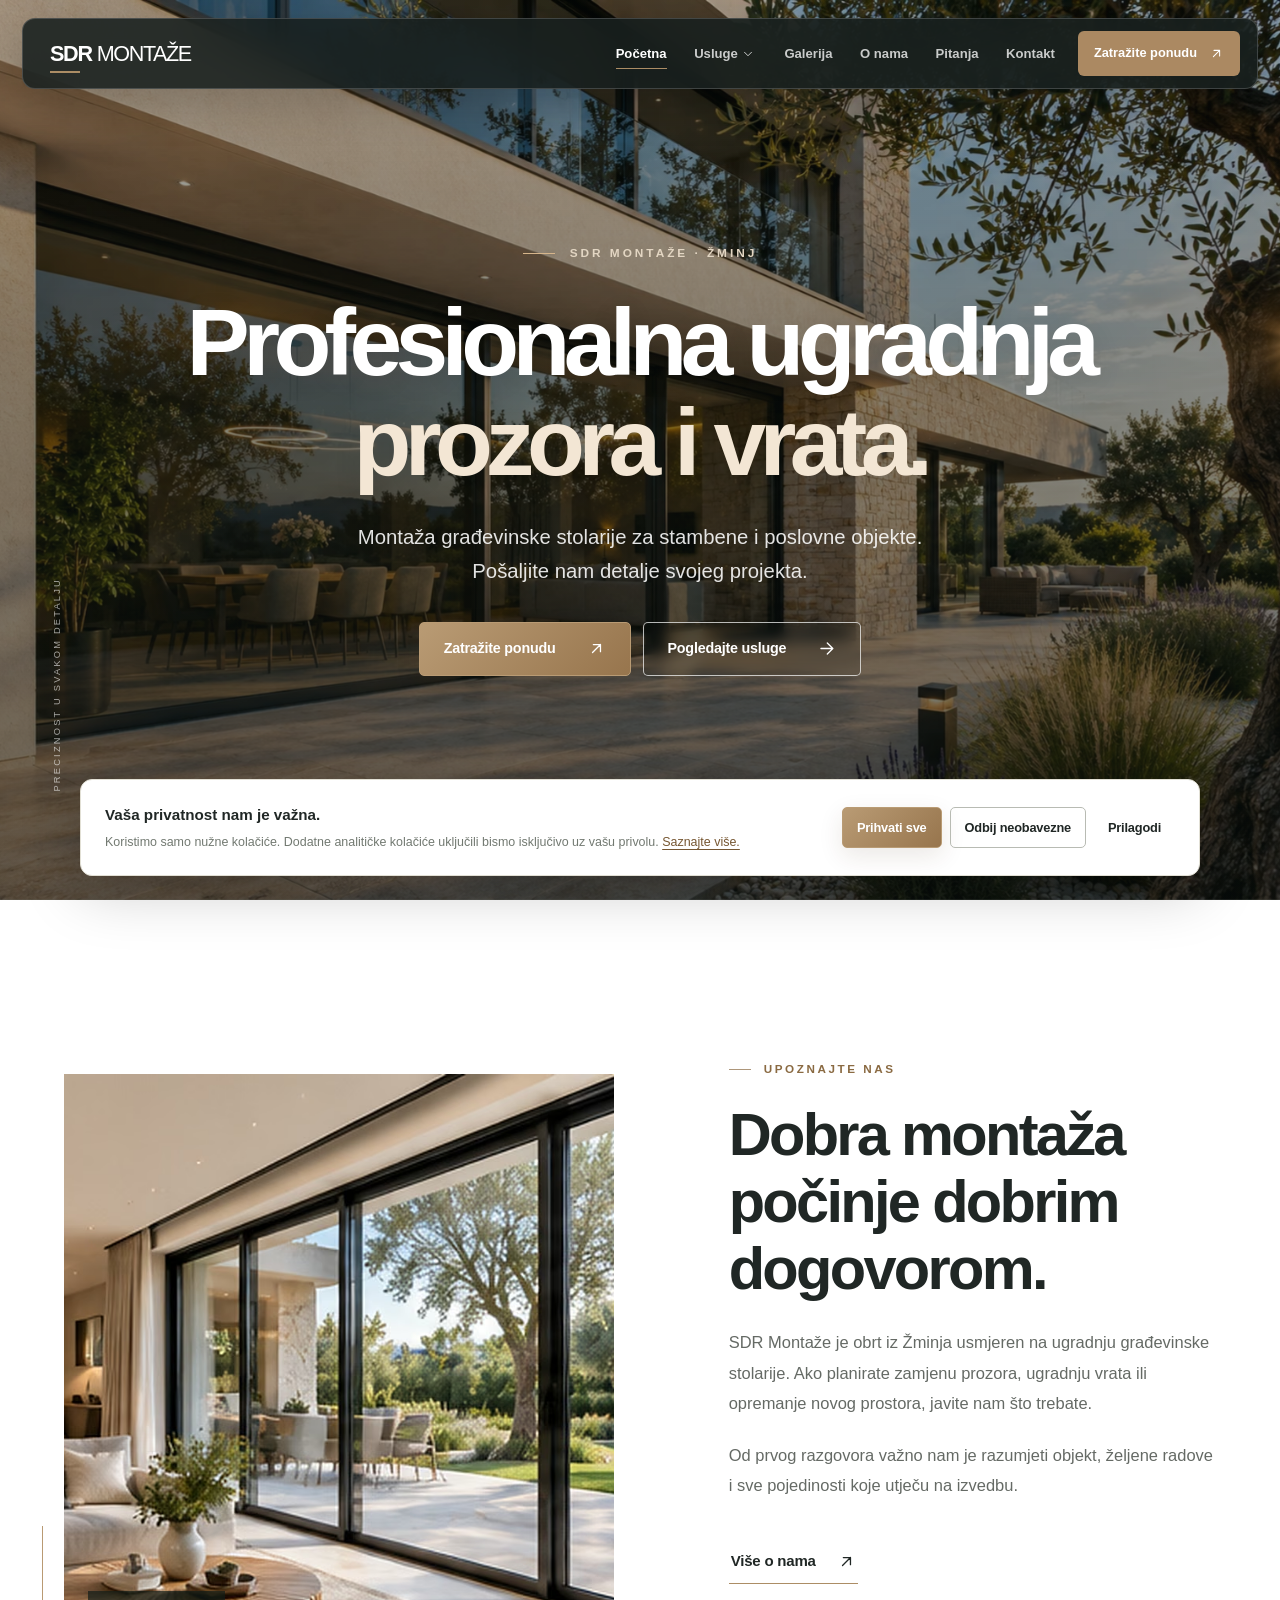
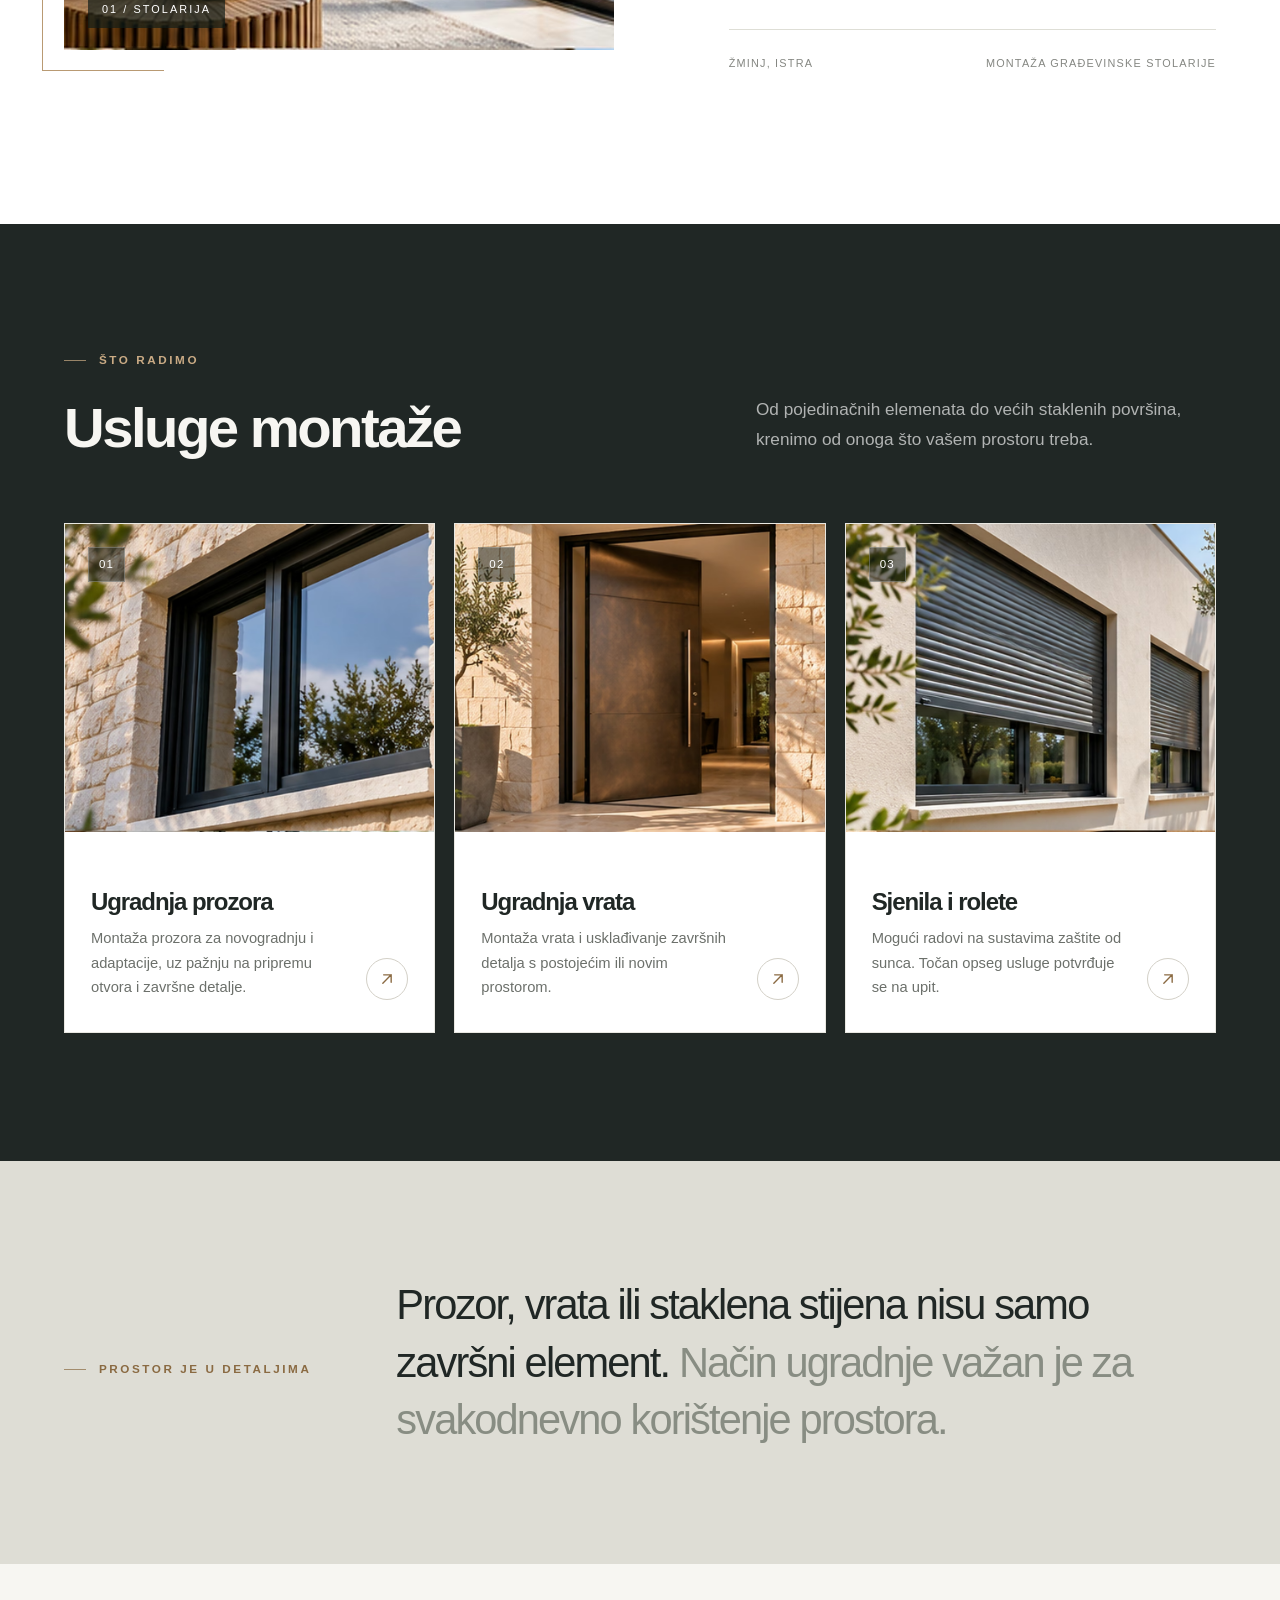
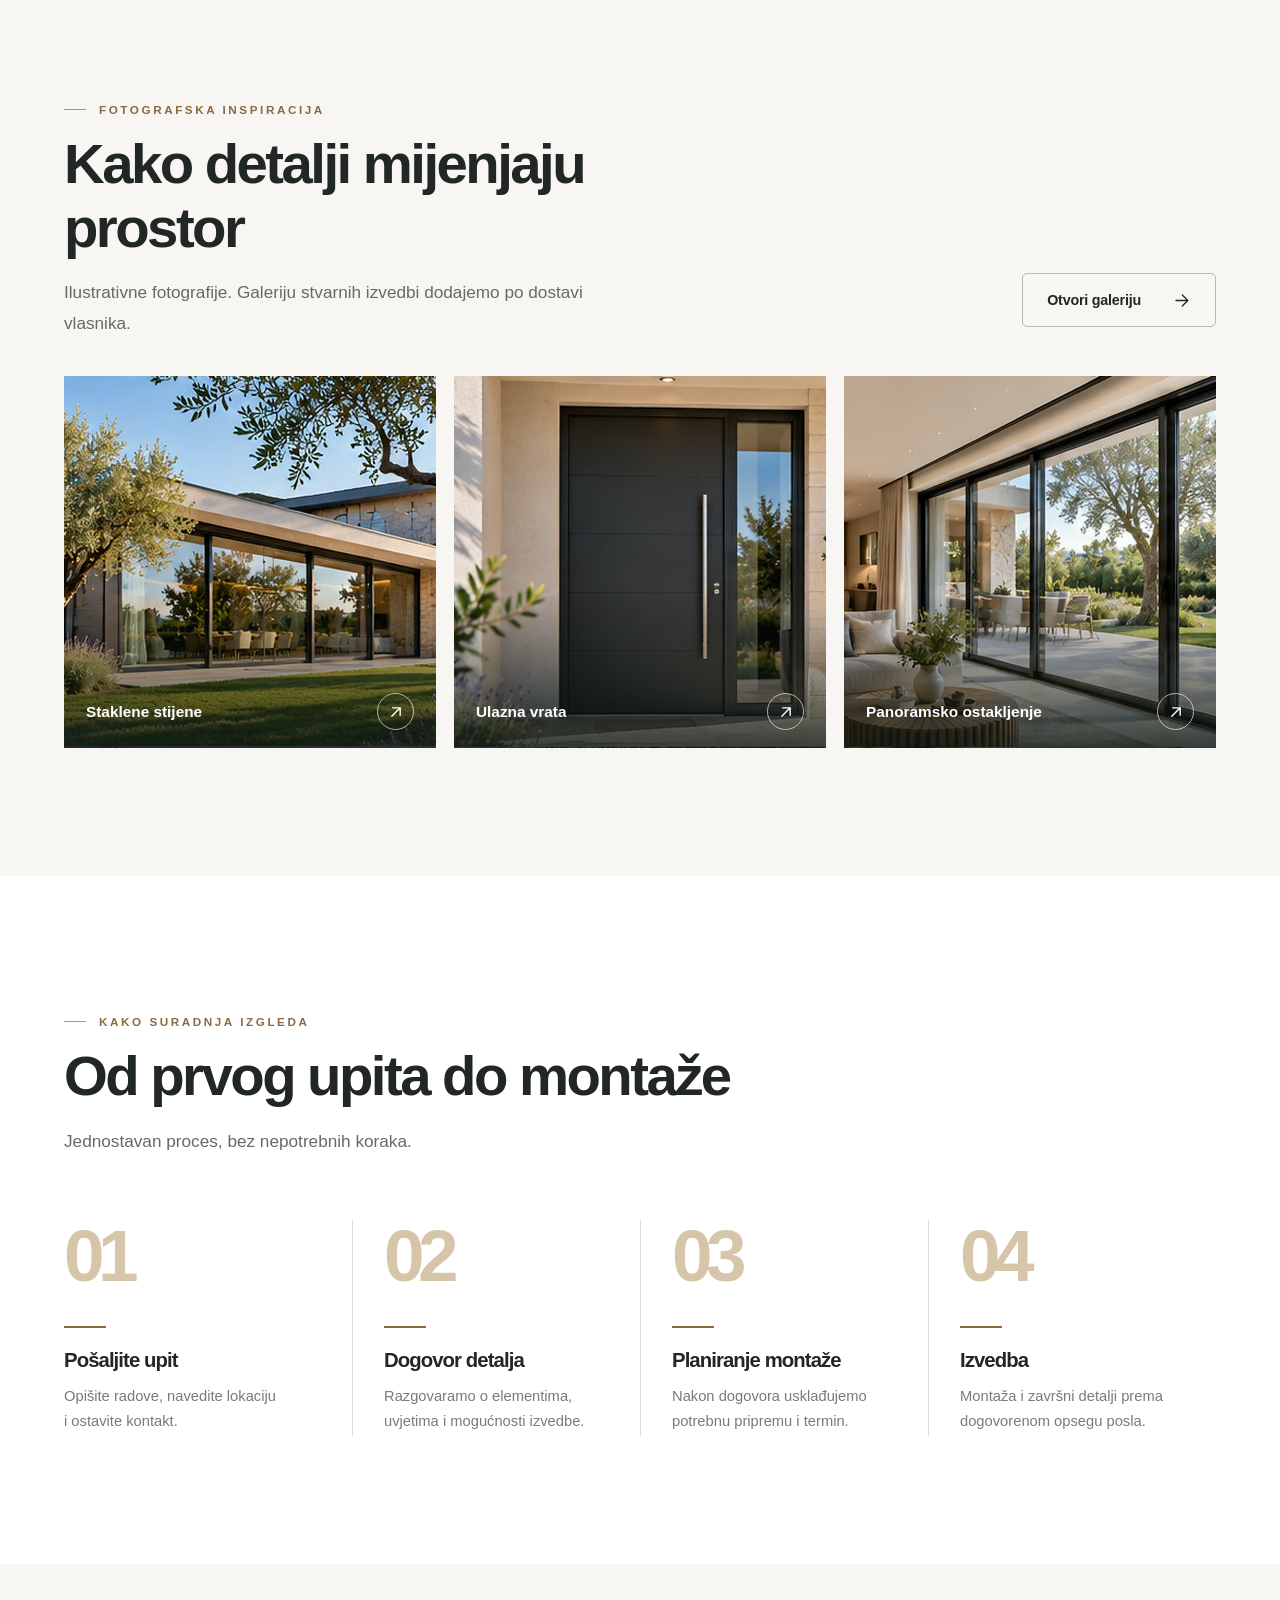
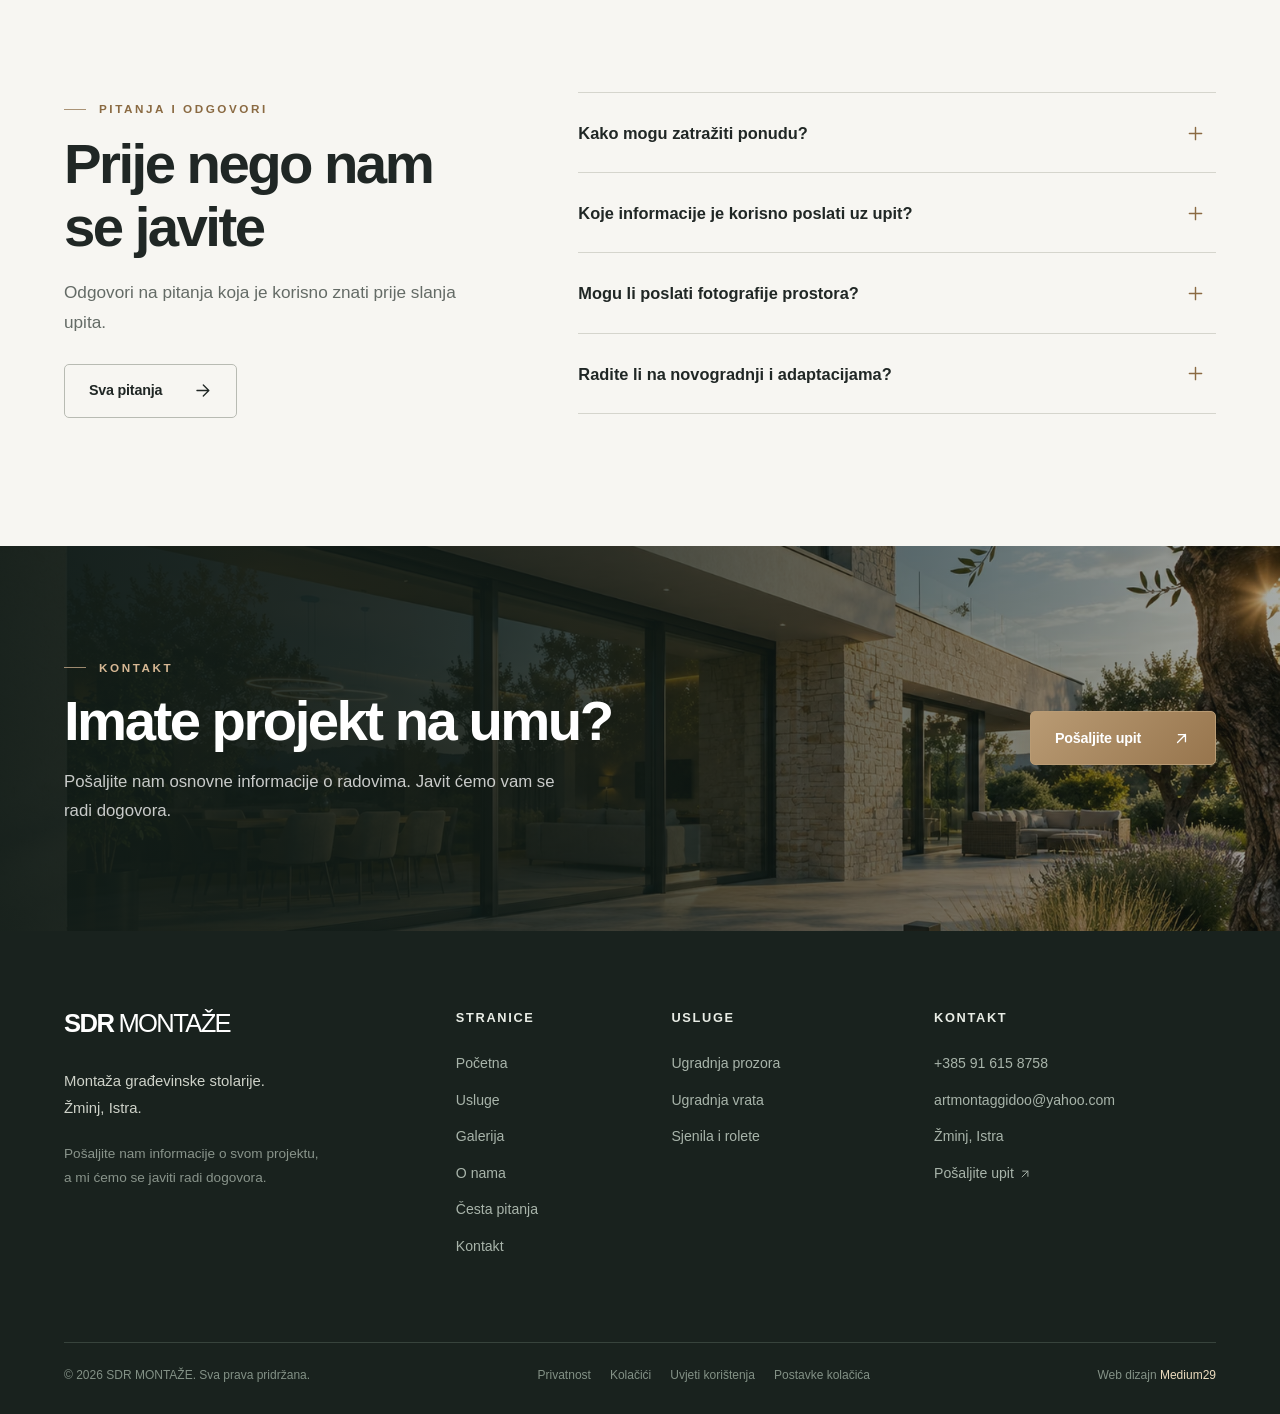
==== index.html @ 1ac06bb4 "1" ====
<!doctype html><html lang="hr"><head><meta charset="utf-8"><meta name="viewport" content="width=device-width,initial-scale=1,viewport-fit=cover"><meta name="theme-color" content="#202725"><meta name="color-scheme" content="light"><meta name="description" content="SDR Montaže – montaža građevinske stolarije iz Žminja. Informacije o ugradnji prozora, vrata i kontakt za upite."><meta name="robots" content="noindex,nofollow" data-seo-robots><title>SDR Montaže | Ugradnja prozora i vrata – Žminj</title><meta property="og:type" content="website"><meta property="og:locale" content="hr_HR"><meta property="og:site_name" content="SDR Montaže"><meta property="og:title" content="SDR Montaže | Ugradnja prozora i vrata – Žminj"><meta property="og:description" content="SDR Montaže – montaža građevinske stolarije iz Žminja. Informacije o ugradnji prozora, vrata i kontakt za upite."><meta property="og:image" content="/assets/images/og-image.jpg"><meta name="twitter:card" content="summary_large_image"><link rel="icon" href="/favicon.svg" type="image/svg+xml"><link rel="apple-touch-icon" href="/assets/images/apple-touch-icon.png"><link rel="preload" as="image" href="/assets/images/hero-960.avif" imagesrcset="/assets/images/hero-640.avif 640w, /assets/images/hero-960.avif 960w, /assets/images/hero-1600.avif 1600w" imagesizes="100vw" type="image/avif"><link rel="stylesheet" href="/assets/css/main.css"><script type="application/ld+json">{"@context": "https://schema.org", "@type": "Organization", "name": "SDR Montaže", "description": "Montaža građevinske stolarije", "address": {"@type": "PostalAddress", "addressLocality": "Žminj", "addressRegion": "Istarska županija", "addressCountry": "HR"}}</script><script type="application/ld+json">{"@context": "https://schema.org", "@type": "BreadcrumbList", "itemListElement": [{"@type": "ListItem", "position": 1, "name": "Početna", "item": "/"}]}</script><script src="/assets/js/site-config.js" defer></script><script src="/assets/js/main.js" defer></script></head><body class="is-home" data-page="home"><a class="skip-link" href="#main">Preskoči na sadržaj</a>
<header class="site-header" data-header><div class="site-header__inner"><a class="brand" href="/" aria-label="SDR Montaže — početna"><span class="brand__strong">SDR</span><span class="brand__light">MONTAŽE</span><span class="brand__rule"></span></a>
<nav class="nav" id="main-navigation" aria-label="Glavna navigacija"><a class="nav__link is-current" href="/" aria-current=page>Početna</a><div class="nav__dropdown"><a class="nav__link " href="/usluge/" >Usluge</a><button type="button" class="nav__drop-btn" data-dropdown-toggle aria-label="Otvori popis usluga" aria-expanded="false"><svg class="i" width="14" height="14" viewBox="0 0 24 24" fill="none" stroke="currentColor" stroke-width="1.65" stroke-linecap="round" stroke-linejoin="round" aria-hidden="true"><path d="m6 9 6 6 6-6"/></svg></button><div class="nav__submenu" role="menu"><a role="menuitem" href="/ugradnja-prozora/">Ugradnja prozora</a><a role="menuitem" href="/ugradnja-vrata/">Ugradnja vrata</a><a role="menuitem" href="/sjenila-rolete/">Sjenila i rolete</a></div></div><a class="nav__link " href="/nasi-radovi/" >Galerija</a><a class="nav__link " href="/o-nama/" >O nama</a><a class="nav__link " href="/cesta-pitanja/" >Pitanja</a><a class="nav__link " href="/kontakt/" >Kontakt</a><a class="nav__mobile-cta" href="/kontakt/">Zatražite ponudu <svg class="i" width="17" height="17" viewBox="0 0 24 24" fill="none" stroke="currentColor" stroke-width="1.65" stroke-linecap="round" stroke-linejoin="round" aria-hidden="true"><path d="M7 17 17 7M8 7h9v9"/></svg></a></nav>
<a class="header-cta" href="/kontakt/">Zatražite ponudu <svg class="i" width="15" height="15" viewBox="0 0 24 24" fill="none" stroke="currentColor" stroke-width="1.65" stroke-linecap="round" stroke-linejoin="round" aria-hidden="true"><path d="M7 17 17 7M8 7h9v9"/></svg></a>
<button class="menu-toggle" aria-label="Otvori izbornik" aria-controls="main-navigation" aria-expanded="false" data-menu-toggle><span></span><span></span></button></div></header><div class="menu-scrim" data-menu-scrim></div><div class="intro" id="site-intro" aria-hidden="true"><div class="intro__visual"><picture class="intro__picture"><source type="image/avif" srcset="/assets/images/hero-640.avif 640w, /assets/images/hero-960.avif 960w, /assets/images/hero-1600.avif 1600w" sizes="100vw"><source type="image/webp" srcset="/assets/images/hero-640.webp 640w, /assets/images/hero-960.webp 960w, /assets/images/hero-1600.webp 1600w" sizes="100vw"><img src="/assets/images/hero-1600.webp" alt="" loading="eager" decoding="async" fetchpriority="high"></picture></div><div class="intro__shade"></div><div class="intro__center"><div class="intro__wordmark"><span>SDR</span><span class="intro__thin">MONTAŽE</span></div><div class="intro__underline"></div><span class="intro__micro">MONTAŽA GRAĐEVINSKE STOLARIJE</span></div><button type="button" data-intro-skip class="intro__skip" aria-label="Preskoči uvodnu animaciju">Preskoči <svg class="i" width="17" height="17" viewBox="0 0 24 24" fill="none" stroke="currentColor" stroke-width="1.65" stroke-linecap="round" stroke-linejoin="round" aria-hidden="true"><path d="M5 12h14M13 5l7 7-7 7"/></svg></button></div><main id="main"><section class="hero"><div class="hero__image"><picture class=""><source type="image/avif" srcset="/assets/images/hero-640.avif 640w, /assets/images/hero-960.avif 960w, /assets/images/hero-1600.avif 1600w" sizes="100vw"><source type="image/webp" srcset="/assets/images/hero-640.webp 640w, /assets/images/hero-960.webp 960w, /assets/images/hero-1600.webp 1600w" sizes="100vw"><img src="/assets/images/hero-1600.webp" alt="Moderan objekt s prostranim staklenim stijenama i aluminijskim okvirima" loading="eager" decoding="async" fetchpriority="high"></picture></div><div class="hero__veil"></div><div class="hero__content container"><span class="hero__eyebrow"><span></span> SDR MONTAŽE · ŽMINJ</span><h1>Profesionalna ugradnja <em>prozora i vrata.</em></h1><p>Montaža građevinske stolarije za stambene i poslovne objekte. Pošaljite nam detalje svojeg projekta.</p><div class="hero__buttons"><a class="btn btn--gold" href="/kontakt/" ><span>Zatražite ponudu</span><svg class="i" width="19" height="19" viewBox="0 0 24 24" fill="none" stroke="currentColor" stroke-width="1.65" stroke-linecap="round" stroke-linejoin="round" aria-hidden="true"><path d="M7 17 17 7M8 7h9v9"/></svg></a><a class="btn btn--glass" href="/usluge/" ><span>Pogledajte usluge</span><svg class="i" width="19" height="19" viewBox="0 0 24 24" fill="none" stroke="currentColor" stroke-width="1.65" stroke-linecap="round" stroke-linejoin="round" aria-hidden="true"><path d="M5 12h14M13 5l7 7-7 7"/></svg></a></div></div><a href="#predstavljanje" class="hero__scroll" aria-label="Pomakni na sadržaj"><span>OTKRIJTE VIŠE</span><span class="hero__scroll-line"></span></a><div class="hero__side">PRECIZNOST U SVAKOM DETALJU</div></section><section class="section intro-about" id="predstavljanje"><div class="container split-layout"><div class="split-layout__media reveal"><picture class=""><source srcset="/assets/images/glass-interior.avif" type="image/avif"><img src="/assets/images/glass-interior.webp" alt="Ilustrativni prikaz prostrane staklene stijene prema vrtu" loading="lazy" decoding="async" width="980" height="700"></picture><span class="photo-index">01 / STOLARIJA</span></div><div class="split-layout__copy reveal"><span class="eyebrow">UPOZNAJTE NAS</span><h2>Dobra montaža počinje dobrim dogovorom.</h2><p>SDR Montaže je obrt iz Žminja usmjeren na ugradnju građevinske stolarije. Ako planirate zamjenu prozora, ugradnju vrata ili opremanje novog prostora, javite nam što trebate.</p><p>Od prvog razgovora važno nam je razumjeti objekt, željene radove i sve pojedinosti koje utječu na izvedbu.</p><a class="btn btn--text-dark" href="/o-nama/" ><span>Više o nama</span><svg class="i" width="19" height="19" viewBox="0 0 24 24" fill="none" stroke="currentColor" stroke-width="1.65" stroke-linecap="round" stroke-linejoin="round" aria-hidden="true"><path d="M7 17 17 7M8 7h9v9"/></svg></a><div class="split-layout__micro"><span>ŽMINJ, ISTRA</span><span>MONTAŽA GRAĐEVINSKE STOLARIJE</span></div></div></div></section><section class="section section--dark" id="usluge"><div class="container"><div class="section-head section-head--split"><span class="eyebrow">ŠTO RADIMO</span><h2>Usluge montaže</h2><p>Od pojedinačnih elemenata do većih staklenih površina, krenimo od onoga što vašem prostoru treba.</p></div>
<div class="services-grid"><a href="/ugradnja-prozora/" class="service-card reveal"><div class="service-card__media"><picture class=""><source srcset="/assets/images/window-detail.avif" type="image/avif"><img src="/assets/images/window-detail.webp" alt="Ugradnja prozora" loading="lazy" decoding="async" width="980" height="700"></picture><span class="service-card__num">01</span></div><div class="service-card__copy"><div><h3>Ugradnja prozora</h3><p>Montaža prozora za novogradnju i adaptacije, uz pažnju na pripremu otvora i završne detalje.</p></div><span class="circle-arrow"><svg class="i" width="20" height="20" viewBox="0 0 24 24" fill="none" stroke="currentColor" stroke-width="1.65" stroke-linecap="round" stroke-linejoin="round" aria-hidden="true"><path d="M7 17 17 7M8 7h9v9"/></svg></span></div></a><a href="/ugradnja-vrata/" class="service-card reveal"><div class="service-card__media"><picture class=""><source srcset="/assets/images/door.avif" type="image/avif"><img src="/assets/images/door.webp" alt="Ugradnja vrata" loading="lazy" decoding="async" width="980" height="700"></picture><span class="service-card__num">02</span></div><div class="service-card__copy"><div><h3>Ugradnja vrata</h3><p>Montaža vrata i usklađivanje završnih detalja s postojećim ili novim prostorom.</p></div><span class="circle-arrow"><svg class="i" width="20" height="20" viewBox="0 0 24 24" fill="none" stroke="currentColor" stroke-width="1.65" stroke-linecap="round" stroke-linejoin="round" aria-hidden="true"><path d="M7 17 17 7M8 7h9v9"/></svg></span></div></a><a href="/sjenila-rolete/" class="service-card reveal"><div class="service-card__media"><picture class=""><source srcset="/assets/images/shading.avif" type="image/avif"><img src="/assets/images/shading.webp" alt="Sjenila i rolete" loading="lazy" decoding="async" width="980" height="700"></picture><span class="service-card__num">03</span></div><div class="service-card__copy"><div><h3>Sjenila i rolete</h3><p>Mogući radovi na sustavima zaštite od sunca. Točan opseg usluge potvrđuje se na upit.</p></div><span class="circle-arrow"><svg class="i" width="20" height="20" viewBox="0 0 24 24" fill="none" stroke="currentColor" stroke-width="1.65" stroke-linecap="round" stroke-linejoin="round" aria-hidden="true"><path d="M7 17 17 7M8 7h9v9"/></svg></span></div></a></div></div></section><section class="statement"><div class="container statement__inner"><span class="eyebrow">PROSTOR JE U DETALJIMA</span><p>Prozor, vrata ili staklena stijena nisu samo završni element. <span>Način ugradnje važan je za svakodnevno korištenje prostora.</span></p></div></section><section class="section section--cream"><div class="container"><div class="gallery-section-head"><div class="section-head "><span class="eyebrow">FOTOGRAFSKA INSPIRACIJA</span><h2>Kako detalji mijenjaju prostor</h2><p>Ilustrativne fotografije. Galeriju stvarnih izvedbi dodajemo po dostavi vlasnika.</p></div><div><a class="btn btn--outline-dark" href="/nasi-radovi/" ><span>Otvori galeriju</span><svg class="i" width="19" height="19" viewBox="0 0 24 24" fill="none" stroke="currentColor" stroke-width="1.65" stroke-linecap="round" stroke-linejoin="round" aria-hidden="true"><path d="M5 12h14M13 5l7 7-7 7"/></svg></a></div></div><div class="gallery-grid gallery-grid--preview"><button type="button" class="gallery-tile reveal" data-gallery-item data-gallery-cat="prozori" data-gallery-index="0" data-full-src="/assets/images/villa-modern.webp" data-title="Staklene stijene" aria-label="Otvori ilustrativnu fotografiju: Staklene stijene"><picture class=""><source srcset="/assets/images/villa-modern.avif" type="image/avif"><img src="/assets/images/villa-modern.webp" alt="Staklene stijene" loading="lazy" decoding="async" width="980" height="700"></picture><span class="gallery-tile__info"><span>Staklene stijene</span><span><svg class="i" width="20" height="20" viewBox="0 0 24 24" fill="none" stroke="currentColor" stroke-width="1.65" stroke-linecap="round" stroke-linejoin="round" aria-hidden="true"><path d="M7 17 17 7M8 7h9v9"/></svg></span></span></button><button type="button" class="gallery-tile reveal" data-gallery-item data-gallery-cat="vrata" data-gallery-index="1" data-full-src="/assets/images/front-entry.webp" data-title="Ulazna vrata" aria-label="Otvori ilustrativnu fotografiju: Ulazna vrata"><picture class=""><source srcset="/assets/images/front-entry.avif" type="image/avif"><img src="/assets/images/front-entry.webp" alt="Ulazna vrata" loading="lazy" decoding="async" width="980" height="700"></picture><span class="gallery-tile__info"><span>Ulazna vrata</span><span><svg class="i" width="20" height="20" viewBox="0 0 24 24" fill="none" stroke="currentColor" stroke-width="1.65" stroke-linecap="round" stroke-linejoin="round" aria-hidden="true"><path d="M7 17 17 7M8 7h9v9"/></svg></span></span></button><button type="button" class="gallery-tile reveal" data-gallery-item data-gallery-cat="prozori" data-gallery-index="2" data-full-src="/assets/images/glass-interior.webp" data-title="Panoramsko ostakljenje" aria-label="Otvori ilustrativnu fotografiju: Panoramsko ostakljenje"><picture class=""><source srcset="/assets/images/glass-interior.avif" type="image/avif"><img src="/assets/images/glass-interior.webp" alt="Panoramsko ostakljenje" loading="lazy" decoding="async" width="980" height="700"></picture><span class="gallery-tile__info"><span>Panoramsko ostakljenje</span><span><svg class="i" width="20" height="20" viewBox="0 0 24 24" fill="none" stroke="currentColor" stroke-width="1.65" stroke-linecap="round" stroke-linejoin="round" aria-hidden="true"><path d="M7 17 17 7M8 7h9v9"/></svg></span></span></button></div></div></section><section class="section section--white"><div class="container"><div class="section-head "><span class="eyebrow">KAKO SURADNJA IZGLEDA</span><h2>Od prvog upita do montaže</h2><p>Jednostavan proces, bez nepotrebnih koraka.</p></div>
<div class="process-grid"><div class="process-item reveal"><span>01</span><div class="process-item__line"></div><h3>Pošaljite upit</h3><p>Opišite radove, navedite lokaciju i ostavite kontakt.</p></div><div class="process-item reveal"><span>02</span><div class="process-item__line"></div><h3>Dogovor detalja</h3><p>Razgovaramo o elementima, uvjetima i mogućnosti izvedbe.</p></div><div class="process-item reveal"><span>03</span><div class="process-item__line"></div><h3>Planiranje montaže</h3><p>Nakon dogovora usklađujemo potrebnu pripremu i termin.</p></div><div class="process-item reveal"><span>04</span><div class="process-item__line"></div><h3>Izvedba</h3><p>Montaža i završni detalji prema dogovorenom opsegu posla.</p></div></div></div></section><section class="section section--cream"><div class="container faq-layout"><div class="faq-layout__aside"><div class="section-head "><span class="eyebrow">PITANJA I ODGOVORI</span><h2>Prije nego nam se javite</h2><p>Odgovori na pitanja koja je korisno znati prije slanja upita.</p></div><a class="btn btn--outline-dark" href="/cesta-pitanja/" ><span>Sva pitanja</span><svg class="i" width="19" height="19" viewBox="0 0 24 24" fill="none" stroke="currentColor" stroke-width="1.65" stroke-linecap="round" stroke-linejoin="round" aria-hidden="true"><path d="M5 12h14M13 5l7 7-7 7"/></svg></a></div><div class="faq-list"><details class="faq-item"><summary><span>Kako mogu zatražiti ponudu?</span><svg class="i" width="21" height="21" viewBox="0 0 24 24" fill="none" stroke="currentColor" stroke-width="1.65" stroke-linecap="round" stroke-linejoin="round" aria-hidden="true"><path d="M12 5v14M5 12h14"/></svg></summary><div class="faq-item__answer"><p>Pošaljite nam poruku putem kontakt obrasca ili nas nazovite. Napišite što trebate montirati i gdje se objekt nalazi. Tako možemo krenuti od konkretnih informacija.</p></div></details><details class="faq-item"><summary><span>Koje informacije je korisno poslati uz upit?</span><svg class="i" width="21" height="21" viewBox="0 0 24 24" fill="none" stroke="currentColor" stroke-width="1.65" stroke-linecap="round" stroke-linejoin="round" aria-hidden="true"><path d="M12 5v14M5 12h14"/></svg></summary><div class="faq-item__answer"><p>Najviše pomažu vrsta stolarije, približne dimenzije ili nacrt, lokacija objekta i željeni termin. Ako još nemate sve podatke, pošaljite ono što imate.</p></div></details><details class="faq-item"><summary><span>Mogu li poslati fotografije prostora?</span><svg class="i" width="21" height="21" viewBox="0 0 24 24" fill="none" stroke="currentColor" stroke-width="1.65" stroke-linecap="round" stroke-linejoin="round" aria-hidden="true"><path d="M12 5v14M5 12h14"/></svg></summary><div class="faq-item__answer"><p>Da. Fotografije postojećih otvora, vrata ili prozora često olakšavaju prvi razgovor. Nakon početnog kontakta dogovorit ćemo najjednostavniji način slanja.</p></div></details><details class="faq-item"><summary><span>Radite li na novogradnji i adaptacijama?</span><svg class="i" width="21" height="21" viewBox="0 0 24 24" fill="none" stroke="currentColor" stroke-width="1.65" stroke-linecap="round" stroke-linejoin="round" aria-hidden="true"><path d="M12 5v14M5 12h14"/></svg></summary><div class="faq-item__answer"><p>Za ugradnju prozora i vrata upit možete poslati neovisno o tome radi li se o novom objektu ili adaptaciji. Mogućnost izvedbe za konkretan projekt potrebno je potvrditi.</p></div></details></div></div></section><section class="cta-band"><div class="cta-band__picture"><picture class=""><source type="image/avif" srcset="/assets/images/hero-640.avif 640w, /assets/images/hero-960.avif 960w, /assets/images/hero-1600.avif 1600w" sizes="100vw"><source type="image/webp" srcset="/assets/images/hero-640.webp 640w, /assets/images/hero-960.webp 960w, /assets/images/hero-1600.webp 1600w" sizes="100vw"><img src="/assets/images/hero-1600.webp" alt="Moderan objekt s velikim ostakljenim površinama" loading="lazy" decoding="async" ></picture></div><div class="cta-band__overlay"></div><div class="container cta-band__inner"><div><span class="eyebrow eyebrow--light">KONTAKT</span><h2>Imate projekt na umu?</h2><p>Pošaljite nam osnovne informacije o radovima. Javit ćemo vam se radi dogovora.</p></div><a class="btn btn--gold" href="/kontakt/" ><span>Pošaljite upit</span><svg class="i" width="19" height="19" viewBox="0 0 24 24" fill="none" stroke="currentColor" stroke-width="1.65" stroke-linecap="round" stroke-linejoin="round" aria-hidden="true"><path d="M7 17 17 7M8 7h9v9"/></svg></a></div></section></main><footer class="footer"><div class="container"><div class="footer__top"><div class="footer__identity"><a class="brand brand--footer" href="/"><span class="brand__strong">SDR</span><span class="brand__light">MONTAŽE</span></a><p>Montaža građevinske stolarije.<br>Žminj, Istra.</p><p class="footer__small">Pošaljite nam informacije o svom projektu, a mi ćemo se javiti radi dogovora.</p></div>
<div class="footer__col"><h3>Stranice</h3><a href="/">Početna</a><a href="/usluge/">Usluge</a><a href="/nasi-radovi/">Galerija</a><a href="/o-nama/">O nama</a><a href="/cesta-pitanja/">Česta pitanja</a><a href="/kontakt/">Kontakt</a></div><div class="footer__col"><h3>Usluge</h3><a href="/ugradnja-prozora/">Ugradnja prozora</a><a href="/ugradnja-vrata/">Ugradnja vrata</a><a href="/sjenila-rolete/">Sjenila i rolete</a></div><div class="footer__col"><h3>Kontakt</h3><a href="tel:+385916158758">+385 91 615 8758</a><a href="mailto:artmontaggidoo@yahoo.com">artmontaggidoo@yahoo.com</a><span>Žminj, Istra</span><a href="/kontakt/">Pošaljite upit <svg class="i" width="14" height="14" viewBox="0 0 24 24" fill="none" stroke="currentColor" stroke-width="1.65" stroke-linecap="round" stroke-linejoin="round" aria-hidden="true"><path d="M7 17 17 7M8 7h9v9"/></svg></a></div></div>
<div class="footer__bottom"><span>© <span data-year>2026</span> SDR MONTAŽE. Sva prava pridržana.</span><div><a href="/privatnost/">Privatnost</a><a href="/kolacici/">Kolačići</a><a href="/uvjeti-koristenja/">Uvjeti korištenja</a><button class="footer__cookies" data-cookie-settings>Postavke kolačića</button></div><span class="footer__credit">Web dizajn <a href="https://medium29.com" rel="noopener noreferrer" target="_blank">Medium29</a></span></div></div></footer><div class="mobile-actions" aria-label="Brzi kontakt"><a href="tel:+385916158758"><svg class="i" width="18" height="18" viewBox="0 0 24 24" fill="none" stroke="currentColor" stroke-width="1.65" stroke-linecap="round" stroke-linejoin="round" aria-hidden="true"><path d="M22 16.9v3a2 2 0 0 1-2.2 2 19.7 19.7 0 0 1-8.6-3.1 19.3 19.3 0 0 1-6-6A19.7 19.7 0 0 1 2.1 4.2 2 2 0 0 1 4.1 2h3a2 2 0 0 1 2 1.7c.15.97.41 1.94.77 2.85a2 2 0 0 1-.45 2.1L8.15 9.9a16 16 0 0 0 6 6l1.25-1.25a2 2 0 0 1 2.1-.45c.91.36 1.88.62 2.85.77a2 2 0 0 1 1.65 1.93z"/></svg><span>Nazovite nas</span></a><a href="/kontakt/"><svg class="i" width="18" height="18" viewBox="0 0 24 24" fill="none" stroke="currentColor" stroke-width="1.65" stroke-linecap="round" stroke-linejoin="round" aria-hidden="true"><rect x="2" y="4" width="20" height="16" rx="2"/><path d="m22 7-10 7L2 7"/></svg><span>Pošaljite upit</span></a></div><div class="cookie-banner" data-cookie-banner role="dialog" aria-modal="false" aria-label="Postavke kolačića" hidden><div class="cookie-banner__copy"><strong>Vaša privatnost nam je važna.</strong><p>Koristimo samo nužne kolačiće. Dodatne analitičke kolačiće uključili bismo isključivo uz vašu privolu. <a href="/kolacici/">Saznajte više.</a></p></div><div class="cookie-banner__buttons"><button data-cookie-accept class="btn btn--gold btn--small">Prihvati sve</button><button data-cookie-reject class="btn btn--outline-dark btn--small">Odbij neobavezne</button><button data-cookie-customize class="btn btn--text btn--small">Prilagodi</button></div></div><div class="cookie-preferences" data-cookie-modal hidden><div class="cookie-preferences__panel" role="dialog" aria-modal="true" aria-label="Postavke kolačića"><div class="cookie-preferences__top"><h2>Postavke kolačića</h2><button data-cookie-modal-close aria-label="Zatvori">✕</button></div><p>Nužni kolačići potrebni su za funkcioniranje stranice. Analitički kolačići nisu aktivni u ovoj demo verziji.</p><label class="cookie-preferences__toggle"><span><strong>Nužni kolačići</strong><small>Uvijek aktivni</small></span><input type="checkbox" checked disabled></label><label class="cookie-preferences__toggle"><span><strong>Analitički kolačići</strong><small>Mogu se uključiti tek nakon postavljanja analitike.</small></span><input type="checkbox" data-analytics-choice></label><button class="btn btn--gold" data-cookie-save>Spremi postavke</button></div></div><dialog class="lightbox" id="gallery-lightbox" aria-label="Pregled fotografije"><button type="button" class="lightbox__close" aria-label="Zatvori fotografiju" data-lightbox-close><svg class="i" width="25" height="25" viewBox="0 0 24 24" fill="none" stroke="currentColor" stroke-width="1.65" stroke-linecap="round" stroke-linejoin="round" aria-hidden="true"><path d="M18 6 6 18M6 6l12 12"/></svg></button><div class="lightbox__stage"><button class="lightbox__prev" type="button" aria-label="Prethodna fotografija" data-lightbox-prev>‹</button><img data-lightbox-img src="" alt=""><button class="lightbox__next" type="button" aria-label="Sljedeća fotografija" data-lightbox-next>›</button></div><div class="lightbox__caption"><span data-lightbox-caption></span><span>Ilustrativna fotografija</span></div></dialog></body></html>
---- assets/css/main.css ----
/* SDR MONTAŽE — Medium29 / Client-First inspired semantic component system
   Prefixes: .container (layout), .section (layout), .u-* (utility), named blocks/components.
   Built as a native static HTML/CSS/JS website for Cloudflare Pages. */
:root{--ink:#202725;--ink-soft:#303a36;--paper:#f7f6f2;--cream:#efeee8;--white:#fff;--line:#deded6;--muted:#777c75;--bronze:#ac8d65;--bronze-dark:#8a6a42;--bronze-light:#d7c5a9;--radius:12px;--container:1240px;--gutter:clamp(22px,5vw,64px);--ease:cubic-bezier(.25,.8,.25,1);--shadow:0 18px 44px rgba(16,26,22,.12);font-family:Inter,"Aptos",-apple-system,BlinkMacSystemFont,"Segoe UI",Arial,sans-serif;font-synthesis:none;scroll-behavior:smooth}
*{box-sizing:border-box}html{font-size:16px;-webkit-text-size-adjust:100%;scroll-padding-top:115px}body{margin:0;min-width:320px;background:var(--paper);color:var(--ink);line-height:1.6;-webkit-font-smoothing:antialiased}body.menu-open,body.lightbox-open{overflow:hidden}img{max-width:100%;display:block}picture{display:block}picture img{width:100%;height:100%;object-fit:cover}a{color:inherit;text-decoration:none}button,input,textarea,select{font:inherit}button{cursor:pointer}button,input,textarea,select{-webkit-tap-highlight-color:transparent}button:disabled{cursor:not-allowed}h1,h2,h3,h4,p{margin-top:0}h1,h2,h3{letter-spacing:-.045em;line-height:1.13}h1{font-size:clamp(3rem,6vw,6.6rem)}h2{font-size:clamp(2.25rem,4.4vw,4.75rem)}h3{font-size:1.32rem}p{line-height:1.77}::selection{background:var(--bronze);color:white}:focus-visible{outline:3px solid var(--bronze);outline-offset:4px}[hidden]{display:none!important}
.i{flex:none;vertical-align:middle}.container{width:min(calc(100% - 2*var(--gutter)),var(--container));margin-inline:auto}.section{padding:clamp(83px,10vw,150px) 0}.section--white{background:#fff}.section--cream{background:var(--paper)}.section--dark{background:var(--ink);color:var(--paper)}.section-head{max-width:690px;margin-bottom:clamp(28px,5vw,64px)}.section-head h2{margin:14px 0 18px;font-weight:630}.section-head p{font-size:1.075rem;color:#646b66;max-width:560px;margin-bottom:0}.section--dark .section-head p{color:rgba(255,255,255,.65)}.eyebrow{display:inline-flex;align-items:center;gap:13px;font-size:.73rem;line-height:1.4;font-weight:730;letter-spacing:.22em;color:var(--bronze-dark);text-transform:uppercase}.eyebrow::before{content:"";width:22px;height:1px;background:currentColor;opacity:.7}.eyebrow--light{color:#d7b894}.section--dark .eyebrow{color:#caab85}.skip-link{position:fixed;z-index:700;top:-90px;left:20px;background:white;padding:14px 22px;border-radius:6px;box-shadow:var(--shadow)}.skip-link:focus{top:10px}
.btn{appearance:none;border:1px solid transparent;min-height:54px;display:inline-flex;align-items:center;justify-content:center;gap:31px;padding:15px 24px;border-radius:5px;font-weight:650;font-size:.895rem;letter-spacing:-.015em;white-space:nowrap;transition:transform .32s var(--ease),background .3s,color .3s,border-color .3s,box-shadow .3s;line-height:1.2}.btn:hover{transform:translateY(-2px)}.btn:focus-visible{outline-offset:3px}.btn--gold{background:linear-gradient(135deg,#b99b74,#97754d);color:#fff;border-color:#b99b74;box-shadow:0 8px 25px rgba(73,47,22,.11)}.btn--gold:hover{background:#846543;box-shadow:0 10px 25px rgba(73,47,22,.19)}.btn--glass{background:rgba(8,19,19,.13);border-color:rgba(255,255,255,.7);color:white;backdrop-filter:blur(7px)}.btn--glass:hover{background:rgba(255,255,255,.17)}.btn--outline-dark{color:var(--ink);border-color:#b8bbb3;background:transparent}.btn--outline-dark:hover{border-color:var(--ink);background:#e5e6df}.btn--text-dark{color:var(--ink);border:0;border-bottom:1px solid var(--bronze);border-radius:0;padding:12px 2px;min-height:36px;gap:21px;font-size:.94rem}.btn--text-dark:hover{color:var(--bronze-dark)}.btn--text{border:none;background:transparent;padding-inline:10px;color:var(--ink)}.btn--small{min-height:41px;font-size:.8rem;padding:9px 14px;gap:10px}
/* FLOATING GLOBAL NAVIGATION */
.site-header{position:fixed;z-index:100;top:18px;left:0;right:0;padding-inline:22px;transition:top .25s}.site-header__inner{margin:auto;width:min(100%,1270px);height:71px;padding:0 17px 0 27px;display:flex;align-items:center;justify-content:space-between;gap:23px;border-radius:13px;background:rgba(24,32,30,.87);border:1px solid rgba(255,255,255,.17);color:#fff;box-shadow:0 14px 45px rgba(0,0,0,.19);backdrop-filter:blur(20px);-webkit-backdrop-filter:blur(20px);transition:height .24s,background .24s,box-shadow .24s}.site-header.is-scrolled{top:9px}.site-header.is-scrolled .site-header__inner{height:66px;background:rgba(23,31,29,.97)}.brand{position:relative;display:inline-flex;align-items:baseline;white-space:nowrap;gap:5px;font-size:1.35rem;line-height:1;letter-spacing:-.06em;flex:none}.brand__strong{font-weight:840}.brand__light{font-weight:440;letter-spacing:-.065em}.brand__rule{position:absolute;bottom:-9px;left:0;height:2px;width:30px;background:var(--bronze)}.nav{display:flex;align-items:center;gap:clamp(12px,2.15vw,33px);height:100%;margin-left:auto}.nav__link{position:relative;font-size:.82rem;white-space:nowrap;font-weight:550;display:inline-flex;align-items:center;height:100%;color:rgba(255,255,255,.77);transition:color .3s}.nav__link:hover,.nav__link.is-current{color:#fff}.nav__link::after{position:absolute;content:"";bottom:19px;height:1px;background:var(--bronze);left:0;right:100%;transition:right .25s}.nav__link:hover::after,.nav__link.is-current::after{right:0}.nav__dropdown{position:relative;display:flex;height:100%;align-items:center;gap:1px}.nav__drop-btn{border:0;background:transparent;color:rgba(255,255,255,.8);padding:10px 2px;display:grid;place-items:center;transition:transform .25s}.nav__dropdown:hover .nav__drop-btn,.nav__dropdown:focus-within .nav__drop-btn{transform:rotate(180deg)}.nav__submenu{position:absolute;z-index:140;top:100%;left:-20px;min-width:225px;visibility:hidden;opacity:0;transform:translateY(11px);transition:all .2s var(--ease);padding:10px;background:#26312c;border:1px solid rgba(255,255,255,.12);border-radius:10px;box-shadow:var(--shadow)}.nav__dropdown:hover .nav__submenu,.nav__dropdown:focus-within .nav__submenu,.nav__dropdown.is-open .nav__submenu{visibility:visible;opacity:1;transform:translateY(0)}.nav__submenu a{display:block;padding:11px 12px;border-radius:6px;font-size:.84rem;color:rgba(255,255,255,.82);transition:background .2s,color .2s}.nav__submenu a:hover,.nav__submenu a:focus-visible{background:rgba(255,255,255,.08);color:white}.header-cta{flex:none;display:flex;align-items:center;gap:12px;border-radius:6px;background:#ab8962;color:white;padding:12px 16px;font-weight:650;font-size:.8rem;transition:background .25s}.header-cta:hover{background:#bf9f78}.menu-toggle{display:none}.nav__mobile-cta{display:none}.menu-scrim{display:none}
/* CINEMATIC INTRO */
.intro{position:fixed;inset:0;z-index:600;display:flex;align-items:center;justify-content:center;background:var(--ink);overflow:hidden;opacity:0;visibility:hidden;pointer-events:none;transition:opacity .7s ease,visibility .7s}.intro.is-active{visibility:visible;opacity:1;pointer-events:auto}.intro.is-exiting{opacity:0;visibility:hidden;pointer-events:none}.intro__visual{position:absolute;inset:0;opacity:.39;transform:scale(1.05);transition:transform 2.8s ease}.intro.is-active .intro__visual{transform:scale(1)}.intro__visual picture,.intro__visual img{height:100%;width:100%}.intro__shade{position:absolute;inset:0;background:linear-gradient(180deg,rgba(8,14,13,.3),rgba(8,14,13,.58))}.intro__center{position:relative;z-index:2;text-align:center;width:min(92vw,900px)}.intro__wordmark{display:flex;justify-content:center;gap:clamp(8px,2vw,23px);font-size:clamp(2.6rem,6.4vw,7rem);line-height:1.1;font-weight:780;letter-spacing:-.065em;color:#fff;overflow:hidden;clip-path:inset(0 100% 0 0)}.intro.is-active .intro__wordmark{animation:introReveal 1.2s .23s cubic-bezier(.22,.85,.22,1) forwards}.intro__thin{font-weight:380}.intro__underline{height:2px;background:#c6a77d;max-width:65px;width:0;margin:27px auto 24px}.intro.is-active .intro__underline{animation:introUnderline .6s 1s ease forwards}.intro__micro{font-size:.75rem;letter-spacing:.26em;color:#ddd4c6;opacity:0}.intro.is-active .intro__micro{animation:introMicro .5s 1.3s forwards}.intro__skip{position:absolute;z-index:2;right:clamp(20px,5vw,70px);bottom:40px;display:flex;align-items:center;gap:12px;border:0;background:transparent;color:#fff;text-transform:uppercase;letter-spacing:.13em;font-size:.7rem;padding:10px}.intro__skip:hover{color:#dbc3a4}@keyframes introReveal{to{clip-path:inset(0 0 0 0)}}@keyframes introUnderline{to{width:65px}}@keyframes introMicro{to{opacity:1}}
/* IMMERSIVE HERO */
.hero{min-height:max(710px,100svh);position:relative;display:flex;align-items:center;justify-content:center;overflow:hidden;color:white;isolation:isolate}.hero__image,.hero__image picture,.hero__image img,.hero__veil{position:absolute;inset:0;width:100%;height:100%}.hero__image img{object-position:center 48%;animation:heroScale 15s linear both;transform:scale(1.04)}@keyframes heroScale{to{transform:scale(1)}}.hero__veil{background:linear-gradient(180deg,rgba(11,18,16,.34) 0%,rgba(11,18,16,.48) 38%,rgba(11,18,16,.59) 100%);z-index:1}.hero__content{position:relative;z-index:2;text-align:center;margin-top:60px;padding-top:105px;padding-bottom:145px}.hero__eyebrow{display:flex;align-items:center;justify-content:center;gap:15px;color:#e3d6c3;font-size:.74rem;font-weight:740;letter-spacing:.25em;margin-bottom:30px}.hero__eyebrow span{width:32px;height:1px;background:#d6b58b}.hero h1{font-size:clamp(3.7rem,7.4vw,7.4rem);letter-spacing:-.07em;font-weight:680;max-width:1110px;margin:0 auto 27px;line-height:1.055;text-wrap:balance;text-shadow:0 5px 28px rgba(0,0,0,.09)}.hero h1 em{font-style:normal;color:#f3e6d4}.hero__content>p{font-size:clamp(1rem,1.65vw,1.27rem);line-height:1.68;color:rgba(255,255,255,.88);max-width:570px;margin:0 auto 33px}.hero__buttons{display:flex;justify-content:center;align-items:center;gap:12px;flex-wrap:wrap}.hero__scroll{position:absolute;z-index:2;bottom:40px;left:50%;transform:translateX(-50%);display:flex;flex-direction:column;align-items:center;gap:18px;color:rgba(255,255,255,.78);font-size:.65rem;letter-spacing:.22em;font-weight:700}.hero__scroll-line{display:block;width:1px;height:42px;background:linear-gradient(#dbc2a1,transparent)}.hero__side{position:absolute;z-index:2;left:50px;bottom:108px;writing-mode:vertical-rl;transform:rotate(180deg);font-size:.58rem;letter-spacing:.24em;color:rgba(255,255,255,.62)}
/* EDITORIAL LAYOUTS */
.intro-about{background:#fff}.split-layout{display:grid;grid-template-columns:1.06fr .94fr;gap:clamp(55px,9vw,145px);align-items:center}.split-layout__media{position:relative;min-width:0}.split-layout__media picture{height:clamp(490px,45vw,640px);overflow:hidden}.split-layout__media img{object-position:center}.split-layout__media:before{content:"";position:absolute;z-index:2;width:22%;height:25%;left:-22px;bottom:-21px;border-left:1px solid #b99a73;border-bottom:1px solid #b99a73;pointer-events:none}.photo-index{position:absolute;bottom:22px;left:24px;color:#fff;font-size:.68rem;letter-spacing:.19em;background:rgba(16,28,24,.69);padding:10px 14px}.split-layout__copy{padding:24px 0}.split-layout__copy h2{font-size:clamp(2.7rem,4.65vw,5rem);margin:23px 0 25px;font-weight:640}.split-layout__copy>p{font-size:1.03rem;color:#656a65;line-height:1.85;margin-bottom:21px;max-width:590px}.split-layout__copy .btn{margin-top:18px}.split-layout__micro{display:flex;justify-content:space-between;gap:20px;flex-wrap:wrap;border-top:1px solid var(--line);padding-top:25px;margin-top:45px;color:#858782;font-size:.68rem;letter-spacing:.11em}.section-head--split{max-width:none;display:grid;grid-template-columns:1fr 1fr;align-items:end;gap:25px}.section-head--split .eyebrow{grid-column:1/-1}.section-head--split h2{margin:0}.section-head--split p{max-width:460px;margin:0 0 5px auto}
/* SERVICES */
.services-grid{display:grid;grid-template-columns:repeat(3,1fr);gap:19px}.service-card{position:relative;display:flex;flex-direction:column;background:#fff;border:1px solid #e9e8e2;min-width:0;transition:transform .35s var(--ease),box-shadow .35s}.service-card:hover{transform:translateY(-5px);box-shadow:var(--shadow)}.service-card__media{height:clamp(210px,24vw,340px);overflow:hidden;position:relative}.service-card__media picture,.service-card__media img{width:100%;height:100%}.service-card__media img{transition:transform .8s var(--ease)}.service-card:hover img{transform:scale(1.055)}.service-card__num{position:absolute;top:23px;left:23px;color:white;background:rgba(20,30,26,.52);border:1px solid rgba(255,255,255,.25);padding:7px 10px;letter-spacing:.1em;font-size:.72rem}.service-card__copy{padding:29px 26px 32px;display:flex;justify-content:space-between;gap:20px;align-items:flex-end;min-height:200px}.service-card__copy h3{font-size:1.5rem;margin-bottom:11px;font-weight:680}.service-card__copy p{font-size:.92rem;line-height:1.67;color:#6c706b;margin:0}.circle-arrow{border:1px solid #d3d0c7;width:42px;height:42px;border-radius:50%;display:grid;place-items:center;flex:none;color:var(--bronze-dark);transition:background .25s,color .25s}.service-card:hover .circle-arrow{background:var(--bronze-dark);color:white}.section--dark .service-card{color:var(--ink)}
/* STATEMENT */
.statement{background:#deddd5;padding:clamp(75px,9vw,125px) 0}.statement__inner{display:grid;grid-template-columns:.32fr 1fr;gap:70px}.statement .eyebrow{padding-top:14px}.statement p{font-size:clamp(1.6rem,3.25vw,3.4rem);line-height:1.39;letter-spacing:-.045em;font-weight:520;max-width:1030px;margin:0}.statement p span{color:#888d83}
/* GALLERY */
.gallery-section-head{display:flex;justify-content:space-between;align-items:flex-end;gap:40px}.gallery-section-head .section-head{margin-bottom:38px}.gallery-section-head .btn{margin-bottom:49px}.gallery-grid{display:grid;grid-template-columns:repeat(3,minmax(0,1fr));gap:18px}.gallery-grid--preview .gallery-tile:nth-child(2){transform:translateY(28px)}.gallery-tile{border:0;padding:0;position:relative;display:block;cursor:zoom-in;aspect-ratio:1/1;overflow:hidden;min-width:0;background:#d8d8d1;color:white;text-align:left}.gallery-tile:after{content:"";position:absolute;inset:0;background:linear-gradient(transparent 58%,rgba(14,24,20,.82));pointer-events:none}.gallery-tile picture,.gallery-tile img{height:100%;width:100%}.gallery-tile img{transition:transform .65s var(--ease)}.gallery-tile:hover img{transform:scale(1.065)}.gallery-tile__info{z-index:2;position:absolute;left:22px;right:22px;bottom:18px;display:flex;justify-content:space-between;gap:20px;align-items:center;font-size:.96rem;font-weight:680}.gallery-tile__info>span:last-child{width:37px;height:37px;border:1px solid rgba(255,255,255,.63);display:grid;place-items:center;border-radius:50%}.gallery-filters{display:flex;gap:10px;flex-wrap:wrap;margin:0 0 33px}.filter-btn{border:1px solid #d6d5cd;background:transparent;color:#565f58;padding:11px 18px;border-radius:5px;font-size:.86rem;transition:all .2s}.filter-btn.is-active,.filter-btn:hover{background:var(--ink);border-color:var(--ink);color:#fff}.gallery-notice,.legal-note{display:flex;align-items:flex-start;gap:12px;border:1px solid #dcdcd4;background:#fff;padding:18px 22px;margin:-18px 0 32px;color:#6f746c;font-size:.89rem;line-height:1.6}.gallery-notice p,.legal-note p{margin:0}.gallery-notice .i,.legal-note .i{color:var(--bronze-dark);margin-top:3px}
/* PROCESS */
.process-grid{display:grid;grid-template-columns:repeat(4,minmax(0,1fr));gap:0;margin-top:34px}.process-item{padding:0 31px 2px 0;position:relative}.process-item+.process-item{padding-left:31px;border-left:1px solid var(--line)}.process-item>span{display:block;font-size:clamp(3.5rem,5.7vw,6.8rem);font-weight:570;letter-spacing:-.09em;line-height:1;color:var(--bronze-light);margin-bottom:33px}.process-item__line{width:42px;height:2px;background:var(--bronze-dark);margin-bottom:21px}.process-item h3{font-size:1.27rem;margin-bottom:12px}.process-item p{color:#777c74;font-size:.92rem;line-height:1.7;max-width:215px;margin:0}
/* FAQ */
.faq-layout{display:grid;grid-template-columns:.77fr 1.23fr;gap:clamp(50px,9vw,145px);align-items:start}.faq-layout__aside .section-head{margin-bottom:26px}.faq-list{border-top:1px solid #d5d5cd}.faq-item{border-bottom:1px solid #d5d5cd}.faq-item summary{padding:27px 10px 26px 0;list-style:none;cursor:pointer;display:flex;justify-content:space-between;gap:30px;align-items:center;font-weight:640;font-size:1.025rem;transition:color .25s}.faq-item summary::-webkit-details-marker{display:none}.faq-item summary:hover{color:var(--bronze-dark)}.faq-item summary svg{transition:transform .25s;color:var(--bronze-dark)}.faq-item[open] summary svg{transform:rotate(45deg)}.faq-item__answer{padding:0 36px 23px 0}.faq-item__answer p{font-size:.95rem;color:#666e66;line-height:1.8;max-width:640px;margin:0}
/* CTA */
.cta-band{position:relative;isolation:isolate;min-height:385px;color:#fff;overflow:hidden;display:flex;align-items:center}.cta-band__picture,.cta-band__picture picture,.cta-band__picture img,.cta-band__overlay{position:absolute;inset:0;width:100%;height:100%}.cta-band__picture img{object-position:center 58%}.cta-band__overlay{background:linear-gradient(90deg,rgba(17,28,24,.96),rgba(17,28,24,.79) 47%,rgba(17,28,24,.37));z-index:1}.cta-band__inner{position:relative;z-index:2;padding-top:70px;padding-bottom:70px;display:flex;align-items:center;justify-content:space-between;gap:70px}.cta-band h2{font-size:clamp(2.5rem,4.4vw,4.8rem);margin:13px 0 14px;font-weight:630}.cta-band p{font-size:1.05rem;color:rgba(255,255,255,.77);max-width:520px;margin:0}.cta-band .btn{flex:none}
/* INNER HERO */
.page-hero{position:relative;isolation:isolate;min-height:clamp(480px,55vw,640px);display:flex;align-items:flex-end;color:white;overflow:hidden}.page-hero__image,.page-hero__image picture,.page-hero__image img,.page-hero__overlay{position:absolute;inset:0;width:100%;height:100%}.page-hero__image img{object-position:center 42%}.page-hero__overlay{background:linear-gradient(180deg,rgba(20,33,27,.35),rgba(15,25,21,.82));z-index:1}.page-hero__inner{z-index:2;position:relative;padding-top:155px;padding-bottom:80px}.page-hero .breadcrumbs{margin-bottom:65px}.breadcrumbs{display:flex;align-items:center;flex-wrap:wrap;gap:13px;font-size:.76rem;color:rgba(255,255,255,.7)}.breadcrumbs a:hover{color:#fff}.page-hero h1{font-size:clamp(3.5rem,6.8vw,6.7rem);letter-spacing:-.07em;margin:16px 0 14px;font-weight:650}.page-hero p{font-size:1.1rem;max-width:650px;margin:0;color:rgba(255,255,255,.82)}
/* SERVICE DETAILS */
.services-feature{display:grid;grid-template-columns:1fr 1fr;gap:clamp(50px,8vw,120px);align-items:center}.services-feature>div>picture{height:490px}.services-feature .section-head{margin-bottom:26px}.services-feature .section-head h2{font-size:clamp(2.6rem,4vw,4.3rem)}.detail-layout{display:grid;grid-template-columns:1.1fr .9fr;gap:clamp(60px,9vw,130px);align-items:center}.detail-layout__copy h2{font-size:clamp(2.5rem,4.45vw,4.8rem);margin:22px 0 28px}.detail-layout__copy>p{color:#666c65;font-size:1.025rem;margin-bottom:17px;max-width:660px}.detail-layout__copy .btn{margin-top:22px}.detail-points{margin-top:39px}.detail-points h3{font-size:1.15rem;margin:0 0 18px}.detail-points ul{list-style:none;padding:0;margin:0}.detail-points li{display:flex;align-items:flex-start;gap:17px;border-top:1px solid var(--line);padding:18px 0}.detail-points li>span{width:30px;height:30px;display:grid;place-items:center;color:var(--bronze-dark);border:1px solid #d6bfa0;border-radius:50%;flex:none}.detail-points li strong{font-size:.98rem}.detail-points li p{font-size:.86rem;color:#797d77;line-height:1.6;margin:5px 0 0}.detail-layout__photo{position:relative}.detail-layout__photo picture{height:clamp(470px,50vw,690px)}.image-caption{font-size:.73rem;color:#7d827c;display:block;margin-top:14px;letter-spacing:.02em}.related-grid{display:grid;grid-template-columns:repeat(2,minmax(0,1fr));gap:20px}.related-card{display:block;background:#fff}.related-card picture{height:285px;overflow:hidden}.related-card img{transition:transform .5s}.related-card:hover img{transform:scale(1.04)}.related-card>div{padding:24px;display:flex;align-items:center;justify-content:space-between;font-weight:680;font-size:1.15rem}.related-card>div .i{color:var(--bronze-dark)}.split-layout--about .split-layout__media picture{height:620px}.about-values .section-head{margin-bottom:55px}.value-grid{display:grid;grid-template-columns:repeat(3,1fr);gap:24px}.value-grid>div{padding:35px 30px;border:1px solid #4a5550;min-height:235px}.value-grid svg{color:#d4b68e;margin-bottom:24px}.value-grid h3{font-size:1.32rem;margin:0 0 12px}.value-grid p{font-size:.94rem;color:#c0c9c1;margin:0}
/* CONTACT */
.contact-grid{display:grid;grid-template-columns:.86fr 1.14fr;gap:clamp(55px,7.5vw,115px);align-items:start}.contact-side>.section-head{margin-bottom:40px}.contact-methods{display:grid;gap:0;border-top:1px solid var(--line)}.contact-methods>a,.contact-methods>div{display:flex;gap:18px;align-items:center;padding:22px 0;border-bottom:1px solid var(--line)}.contact-methods>a>.i{margin-left:auto;color:var(--bronze-dark)}.contact-methods__icon{width:46px;height:46px;display:grid;place-items:center;background:#e7e5dc;color:var(--bronze-dark);border-radius:50%;flex:none}.contact-methods small{display:block;font-size:.66rem;font-weight:700;letter-spacing:.13em;color:#858a83;margin-bottom:2px}.contact-methods strong{font-size:1rem;font-weight:620;word-break:break-word}.contact-methods a:hover strong{color:var(--bronze-dark)}.contact-aside-img{margin-top:44px;height:260px;overflow:hidden}.contact-aside-img picture{height:100%}.contact-form-wrap{background:white;padding:clamp(30px,5vw,60px);box-shadow:0 17px 62px rgba(22,30,25,.055);border:1px solid #e9e9e2}.contact-form-wrap__header{margin-bottom:29px}.contact-form-wrap__header h2{font-size:clamp(2.2rem,3vw,3.45rem);margin:13px 0 10px}.contact-form-wrap__header>p{color:#767c73;margin:0;font-size:.95rem}.contact-form{display:grid;gap:19px}.contact-form .form-row{display:grid;grid-template-columns:1fr 1fr;gap:16px}.contact-form label{display:block;font-size:.84rem;font-weight:610;color:#444e46}.contact-form label>span:not(.consent span){color:var(--bronze-dark)}.contact-form input:not([type=checkbox]),.contact-form select,.contact-form textarea{display:block;width:100%;margin-top:8px;border-radius:3px;border:1px solid #d4d6cf;background:#fbfbf8;padding:13px 14px;color:var(--ink);font-size:.91rem;outline:0;transition:border-color .2s,box-shadow .2s}.contact-form input:not([type=checkbox]):focus,.contact-form select:focus,.contact-form textarea:focus{border-color:var(--bronze-dark);box-shadow:0 0 0 3px rgba(170,137,98,.13)}.contact-form input::placeholder,.contact-form textarea::placeholder{color:#9b9d97;font-weight:400}.contact-form textarea{resize:vertical;min-height:140px}.contact-form label.consent{display:flex;align-items:flex-start;gap:10px;font-weight:400;line-height:1.55;font-size:.79rem;color:#6e756d}.contact-form .consent input{width:17px;height:17px;margin:2px 0 0;accent-color:var(--bronze-dark);flex:none}.contact-form .consent a{color:var(--bronze-dark);text-decoration:underline;text-underline-offset:2px}.form-bottom{display:flex;align-items:center;gap:20px;justify-content:space-between;flex-wrap:wrap}.form-bottom small{font-size:.75rem;color:#878c83}.form-hint{font-size:.76rem;line-height:1.6;color:#858a83;margin:-1px 0 0}.form-status{padding:14px 16px;border-left:3px solid var(--bronze);background:#f2f3ee;font-size:.86rem}.form-status.is-error{background:#fff3f0;border-color:#ac5644}.form-status.is-success{background:#eff5ed;border-color:#56825c}.hp{position:absolute!important;left:-9999px!important;opacity:0!important;pointer-events:none!important}.map-grid{display:grid;grid-template-columns:.8fr 1.2fr;gap:70px;align-items:center}.map-grid h2{margin:17px 0}.map-grid p{color:#6d756e;max-width:410px}.map-frame{border:0;width:100%;height:430px;filter:saturate(.58);border-radius:4px}.text-link{display:inline-block;border-bottom:1px solid var(--bronze-dark);color:#745733;margin-top:17px;padding-bottom:5px;font-weight:650;font-size:.9rem}

/* PRIVACY-FIRST GOOGLE MAP: the external iframe loads only by explicit visitor click. */
.map-privacy{position:relative;height:430px;background:#e5e7e0;border-radius:7px;overflow:hidden;isolation:isolate}
.map-privacy:before{content:"";position:absolute;inset:-35%;background:repeating-linear-gradient(28deg,transparent 0 57px,rgba(255,255,255,.76) 59px 69px,transparent 72px 139px),repeating-linear-gradient(118deg,transparent 0 100px,rgba(255,255,255,.48) 101px 111px,transparent 112px 215px);opacity:.83;transform:rotate(-3deg)}
.map-privacy__placeholder{position:relative;z-index:1;display:flex;align-items:center;justify-content:center;flex-direction:column;gap:16px;text-align:center;width:100%;height:100%;padding:20px;background:linear-gradient(180deg,rgba(236,239,230,.0),rgba(236,239,230,.33))}
.map-privacy__pin{display:grid;place-items:center;width:68px;height:68px;border:2px solid rgba(126,101,69,.25);border-radius:50%;background:rgba(255,255,255,.9);color:#87643e;font-size:2.8rem;line-height:1}
.map-privacy__location{font-size:2rem;font-weight:720;letter-spacing:-.045em;line-height:1.1}
.map-privacy__location small{display:block;font-size:.8rem;font-weight:500;letter-spacing:.02em;color:#6c746a;margin-top:9px}
.map-privacy__caption{font-size:.77rem;color:#626b63}
.map-privacy .map-frame{width:100%;height:100%;border-radius:inherit;filter:saturate(.74)}

/* LEGAL / 404 */
.legal-hero{background:#29322c;color:#fff;padding:172px 0 85px}.legal-hero .breadcrumbs{margin-bottom:49px}.legal-hero h1{font-size:clamp(3rem,5.3vw,5.75rem);margin:15px 0}.legal-hero p{color:#bcc5bb;margin:0}.legal-content{max-width:900px;margin-inline:auto;background:white;padding:clamp(32px,5vw,70px);border:1px solid #e9e8df}.legal-content h2{font-size:1.5rem;margin:37px 0 13px;letter-spacing:-.025em}.legal-content h2:first-child{margin-top:0}.legal-content p{color:#667068;font-size:.98rem}.legal-note{max-width:900px;margin:0 auto 24px}.legal-updated{padding-top:22px;border-top:1px solid var(--line);margin-top:39px;font-size:.82rem!important}.not-found{min-height:85vh;display:flex;align-items:center;justify-content:center;text-align:center;padding:180px 0 110px;background:#e8e6de}.not-found .container{max-width:670px}.not-found__num{font-size:clamp(7rem,22vw,15rem);line-height:.7;display:block;letter-spacing:-.12em;color:#b8b8ae;font-weight:700;margin-bottom:55px}.not-found h1{font-size:clamp(2.3rem,4.7vw,4.7rem);margin:17px 0}.not-found p{color:#626b61}.not-found__buttons{display:flex;flex-wrap:wrap;gap:10px;justify-content:center;margin-top:30px}
/* FOOTER */
.footer{background:#19221e;color:rgba(255,255,255,.76);padding:80px 0 28px}.footer__top{display:grid;grid-template-columns:1.45fr .7fr .9fr 1.2fr;gap:clamp(25px,4vw,70px);padding-bottom:85px}.brand--footer{color:white;font-size:1.6rem}.footer__identity>p{font-size:.93rem;color:#ced2c9;margin:29px 0 0}.footer__identity .footer__small{font-size:.85rem;color:#89948b;max-width:265px;margin-top:21px}.footer__col{display:flex;flex-direction:column;gap:14px;align-items:flex-start}.footer__col h3{font-size:.8rem;color:#e9ede6;margin:0 0 13px;font-weight:730;letter-spacing:.13em;text-transform:uppercase}.footer__col>a,.footer__col>span{font-size:.88rem;word-break:break-word;color:#a8b4aa;transition:color .2s}.footer__col>a:hover{color:#d6b58b}.footer__bottom{display:flex;justify-content:space-between;align-items:center;gap:25px;flex-wrap:wrap;border-top:1px solid #37433c;padding-top:23px;font-size:.75rem;color:#839186}.footer__bottom>div{display:flex;gap:19px;flex-wrap:wrap}.footer__bottom a:hover,.footer__cookies:hover{color:#f0e0c9}.footer__credit a{color:#ecdbbe}.footer__cookies{border:0;background:transparent;color:inherit;font-size:inherit;padding:0}
/* MOBILE ACTIONS */
.mobile-actions{display:none}
/* COOKIES */
.cookie-banner{position:fixed;z-index:205;bottom:24px;left:24px;right:24px;max-width:1120px;margin-inline:auto;display:flex;align-items:center;gap:24px;background:#fff;border:1px solid #e2e0d5;box-shadow:0 14px 60px rgba(0,0,0,.22);border-radius:12px;padding:22px 24px;color:var(--ink)}.cookie-banner__copy{flex:1;min-width:0}.cookie-banner__copy strong{font-size:.95rem}.cookie-banner__copy p{font-size:.78rem;line-height:1.6;margin:5px 0 0;color:#727971}.cookie-banner__copy a{text-decoration:underline;text-underline-offset:3px;color:#765631}.cookie-banner__buttons{display:flex;align-items:center;gap:8px;flex:none;flex-wrap:wrap}.cookie-preferences{position:fixed;inset:0;z-index:250;background:rgba(12,21,17,.7);display:grid;place-items:center;padding:20px}.cookie-preferences__panel{background:#fff;border-radius:10px;padding:30px;width:min(100%,480px);max-height:90svh;overflow:auto;box-shadow:var(--shadow)}.cookie-preferences__top{display:flex;align-items:center;justify-content:space-between;gap:20px}.cookie-preferences h2{font-size:1.7rem;margin:0}.cookie-preferences__top button{background:transparent;border:0;font-size:1.4rem}.cookie-preferences__panel>p{color:#6c746c;font-size:.88rem;line-height:1.65;margin:16px 0 26px}.cookie-preferences__toggle{display:flex;align-items:center;justify-content:space-between;border-top:1px solid var(--line);padding:16px 0;gap:20px}.cookie-preferences__toggle span{display:grid}.cookie-preferences__toggle small{color:#858d84;font-size:.75rem}.cookie-preferences__toggle input{width:20px;height:20px;accent-color:var(--bronze-dark)}.cookie-preferences__panel>.btn{margin-top:19px;width:100%}
/* LIGHTBOX */
.lightbox{border:0;background:#121a16;color:white;padding:42px 32px 22px;width:min(100%,1300px);max-width:100%;max-height:100%;height:100dvh;margin:auto}.lightbox::backdrop{background:rgba(10,15,12,.94)}.lightbox__close{position:absolute;right:27px;top:22px;border:0;color:#fff;background:rgba(255,255,255,.12);width:40px;height:40px;border-radius:50%;display:grid;place-items:center}.lightbox__stage{height:calc(100% - 65px);display:flex;align-items:center;justify-content:space-between;gap:16px}.lightbox__stage img{object-fit:contain;max-height:100%;max-width:calc(100% - 100px);height:auto;width:auto}.lightbox__prev,.lightbox__next{flex:none;border:1px solid #546054;background:transparent;color:white;width:43px;height:43px;border-radius:50%;font-size:2rem;display:grid;place-items:center;line-height:1}.lightbox__caption{display:flex;justify-content:space-between;font-size:.85rem;color:#c1c9c0;gap:15px;padding-top:13px}
/* MOTION */
.reveal{opacity:1;transform:none}.js-enabled .reveal{opacity:0;transform:translateY(20px);transition:opacity .8s ease,transform .8s var(--ease)}.js-enabled .reveal.is-visible{opacity:1;transform:translateY(0)}
@media(max-width:1160px){.site-header__inner{gap:12px}.nav{gap:14px}.brand{font-size:1.19rem}.header-cta{padding:11px;font-size:.75rem}.nav__link{font-size:.78rem}.footer__top{grid-template-columns:1.3fr .8fr .95fr;gap:45px}.footer__identity{grid-column:1/-1}.footer__identity .footer__small{max-width:600px}.contact-grid{gap:45px}.gallery-grid{gap:13px}}
@media(max-width:920px){.site-header{padding-inline:16px;top:13px}.site-header__inner{height:66px;padding:0 14px 0 20px;border-radius:12px}.site-header.is-scrolled .site-header__inner{height:63px}.brand{font-size:1.26rem}.menu-toggle{width:43px;height:43px;background:rgba(255,255,255,.07);border:1px solid rgba(255,255,255,.14);border-radius:6px;display:flex;flex-direction:column;justify-content:center;align-items:center;gap:7px;position:relative;z-index:170;color:white}.menu-toggle span{height:1.5px;background:currentColor;width:22px;transform-origin:center;transition:transform .25s,opacity .25s}.menu-open .menu-toggle span:first-child{transform:translateY(4.25px) rotate(45deg)}.menu-open .menu-toggle span:last-child{transform:translateY(-4.25px) rotate(-45deg)}.header-cta{margin-left:auto}.nav{position:fixed;top:84px;right:16px;left:16px;z-index:160;display:flex;align-items:stretch;flex-direction:column;gap:0;width:auto;height:auto;max-height:calc(100svh - 110px);overflow-y:auto;background:#25312b;border:1px solid rgba(255,255,255,.16);border-radius:12px;padding:18px 20px 22px;box-shadow:var(--shadow);opacity:0;visibility:hidden;transform:translateY(-10px);transition:opacity .25s,visibility .25s,transform .25s}.menu-open .nav{visibility:visible;opacity:1;transform:translateY(0)}.menu-scrim{position:fixed;inset:0;background:rgba(10,17,13,.52);z-index:90}.menu-open .menu-scrim{display:block}.nav__link{font-size:1rem;display:flex;min-height:51px;line-height:1.35;border-bottom:1px solid rgba(255,255,255,.12);height:auto}.nav__link::after{display:none}.nav__dropdown{display:flex;align-items:center;flex-wrap:wrap;gap:0;min-height:51px;height:auto;border-bottom:1px solid rgba(255,255,255,.12)}.nav__dropdown>.nav__link{flex:1;border:0}.nav__drop-btn{width:48px;height:50px;justify-content:center}.nav__submenu{position:static;flex:1 0 100%;min-width:auto;background:#1d2822;border:0;box-shadow:none;border-radius:6px;margin-bottom:9px;padding:7px 10px;display:none;visibility:visible;opacity:1;transform:none}.nav__dropdown:hover .nav__submenu,.nav__dropdown:focus-within .nav__submenu{display:none;transform:none}.nav__dropdown.is-open .nav__submenu,.nav__dropdown.is-open:hover .nav__submenu,.nav__dropdown.is-open:focus-within .nav__submenu{display:block}.nav__mobile-cta{display:flex;align-items:center;justify-content:space-between;background:var(--bronze-dark);border-radius:6px;padding:16px 15px;color:white;font-size:.91rem;font-weight:700;margin-top:18px}.hero__side{display:none}.split-layout{gap:55px}.section-head--split{display:block}.section-head--split p{margin:18px 0 0}.services-grid{gap:12px}.service-card__media{height:230px}.service-card__copy{padding:22px 20px 25px;min-height:238px}.service-card__copy h3{font-size:1.27rem}.service-card__copy p{font-size:.87rem}.contact-grid{grid-template-columns:.7fr 1.3fr;gap:28px}.contact-form-wrap{padding:30px}.contact-methods strong{font-size:.85rem}.faq-layout{gap:45px}.cookie-banner{max-width:700px;flex-wrap:wrap}.cookie-banner__buttons{width:100%}.cookie-banner__buttons .btn{flex:1}}
@media(max-width:760px){:root{--gutter:24px}.hero{min-height:min(880px,100svh);min-height:max(670px,100svh)}.hero__content{padding-top:123px;padding-bottom:123px;margin-top:0}.hero h1{font-size:clamp(3rem,8.7vw,5.7rem);letter-spacing:-.065em}.hero__content>p{max-width:490px}.hero__scroll{bottom:20px}.hero__scroll-line{height:26px}.split-layout{grid-template-columns:1fr;gap:38px}.split-layout__media picture{height:440px}.split-layout__copy{padding:0}.split-layout__copy h2{font-size:clamp(2.7rem,7vw,4rem)}.split-layout__micro{margin-top:35px}.services-grid{grid-template-columns:1fr 1fr;gap:16px}.service-card__media{height:235px}.service-card__copy{min-height:195px}.service-card:last-child{grid-column:1/-1;display:grid;grid-template-columns:1fr 1fr}.service-card:last-child .service-card__media{height:100%;min-height:210px}.service-card:last-child .service-card__copy{align-self:center}.statement__inner{display:block}.statement .eyebrow{margin-bottom:25px}.statement p{font-size:clamp(1.8rem,5vw,2.8rem)}.gallery-grid{grid-template-columns:1fr 1fr}.gallery-grid--preview .gallery-tile:nth-child(2){transform:none}.gallery-grid--preview .gallery-tile:last-child{grid-column:1/-1;aspect-ratio:16/9}.gallery-section-head{display:block}.gallery-section-head .section-head{margin-bottom:24px}.gallery-section-head .btn{margin:0 0 30px}.process-grid{grid-template-columns:1fr 1fr;gap:32px 0}.process-item:nth-child(3){padding-left:0;border-left:0}.process-item:nth-child(2),.process-item:nth-child(4){border-left:1px solid var(--line)}.process-item>span{font-size:4.8rem;margin-bottom:18px}.faq-layout{grid-template-columns:1fr;gap:24px}.faq-layout__aside .btn{margin-bottom:15px}.cta-band__inner{align-items:flex-start;flex-direction:column;gap:25px}.cta-band h2{font-size:clamp(2.5rem,6.7vw,4rem)}.page-hero{min-height:540px}.page-hero__inner{padding-bottom:60px}.page-hero .breadcrumbs{margin-bottom:55px}.services-feature,.detail-layout{grid-template-columns:1fr;gap:45px}.services-feature>div>picture{height:430px}.detail-layout__photo picture{height:480px}.detail-layout__copy{order:0}.detail-layout__photo{order:1}.value-grid{grid-template-columns:1fr}.value-grid>div{min-height:auto}.contact-grid{grid-template-columns:1fr;gap:45px}.contact-aside-img{height:290px}.map-grid{grid-template-columns:1fr;gap:25px}.map-frame{height:350px}.footer__top{grid-template-columns:repeat(2,1fr);gap:45px 25px}.footer__identity{grid-column:1/-1}.footer__bottom{align-items:flex-start;flex-direction:column}.footer{padding-bottom:105px}.mobile-actions{position:fixed;bottom:0;left:0;right:0;z-index:102;display:grid;grid-template-columns:1fr 1fr;height:65px;background:var(--ink);box-shadow:0 -8px 28px rgba(0,0,0,.14);padding-bottom:env(safe-area-inset-bottom);height:calc(64px + env(safe-area-inset-bottom))}.mobile-actions a{display:flex;justify-content:center;gap:10px;align-items:center;color:#fff;font-size:.89rem;font-weight:700}.mobile-actions a:last-child{background:var(--bronze-dark)}.mobile-actions a .i{width:20px}.cookie-banner{bottom:calc(74px + env(safe-area-inset-bottom));left:10px;right:10px;padding:17px;border-radius:8px}.cookie-banner__buttons{gap:7px}.cookie-banner__buttons .btn{font-size:.74rem;white-space:normal;line-height:1.3}.cookie-preferences{padding-bottom:calc(70px + env(safe-area-inset-bottom))}.lightbox{padding:65px 12px 15px}.lightbox__stage{gap:5px}.lightbox__prev,.lightbox__next{width:33px;height:33px;font-size:1.4rem}.lightbox__stage img{max-width:calc(100% - 74px)}.lightbox__caption{font-size:.74rem}.intro__micro{font-size:.62rem}}
@media(max-width:560px){:root{--gutter:20px}.site-header{padding-inline:11px;top:10px}.site-header__inner{height:61px;padding-left:16px;padding-right:10px}.brand{font-size:1.17rem}.header-cta{display:none}.nav{left:11px;right:11px;top:80px}.hero{min-height:690px;min-height:100svh}.hero__image img{object-position:60% center}.hero__veil{background:linear-gradient(180deg,rgba(12,20,17,.36),rgba(12,20,17,.65) 60%,rgba(12,20,17,.78))}.hero__content{padding-top:130px;padding-bottom:100px}.hero__eyebrow{font-size:.64rem;letter-spacing:.18em;margin-bottom:25px}.hero h1{font-size:clamp(2.85rem,11.3vw,4.65rem);line-height:1.06;letter-spacing:-.07em;margin-bottom:21px}.hero__content>p{font-size:.96rem;line-height:1.72;margin-bottom:24px}.hero__buttons{flex-direction:column;gap:10px}.hero__buttons .btn{width:min(100%,295px);min-height:51px;justify-content:space-between}.hero__scroll{display:none}.section{padding:75px 0}.section-head{margin-bottom:30px}.section-head h2{font-size:clamp(2.2rem,9.2vw,3.45rem)}.section-head p{font-size:.98rem}.split-layout__media picture{height:365px}.split-layout__media:before{display:none}.split-layout__copy h2{font-size:clamp(2.55rem,9.4vw,3.7rem)}.split-layout__copy>p{font-size:.96rem}.split-layout__micro{font-size:.63rem;gap:10px}.services-grid{grid-template-columns:1fr;gap:17px}.service-card,.service-card:last-child{display:flex;grid-column:auto}.service-card__media,.service-card:last-child .service-card__media{height:260px;min-height:0}.service-card__copy,.service-card:last-child .service-card__copy{min-height:auto;padding:24px 22px 28px}.service-card__copy h3{font-size:1.45rem}.statement{padding:67px 0}.statement p{font-size:clamp(1.8rem,6.2vw,2.45rem)}.gallery-grid{grid-template-columns:1fr;gap:14px}.gallery-tile,.gallery-grid--preview .gallery-tile:last-child{aspect-ratio:4/3;grid-column:auto}.gallery-filters{gap:7px}.filter-btn{font-size:.77rem;padding:9px 12px}.process-grid{gap:32px 20px}.process-item,.process-item+.process-item,.process-item:nth-child(2),.process-item:nth-child(4){padding:0;border-left:0}.process-item>span{font-size:3.9rem;margin-bottom:16px}.process-item h3{font-size:1.08rem}.process-item p{font-size:.86rem}.faq-item summary{padding:20px 0;font-size:.95rem}.faq-item__answer{padding-bottom:22px}.cta-band{min-height:390px}.cta-band__inner{padding-top:60px;padding-bottom:65px;gap:28px}.cta-band h2{font-size:2.6rem}.cta-band p{font-size:.95rem}.cta-band .btn{width:100%;max-width:330px;justify-content:space-between}.page-hero{min-height:500px}.page-hero__inner{padding-top:138px;padding-bottom:53px}.page-hero .breadcrumbs{margin-bottom:49px}.page-hero h1{font-size:clamp(3.1rem,11vw,4.8rem)}.page-hero p{font-size:.98rem}.services-feature>div>picture{height:315px}.detail-layout__copy h2{font-size:2.65rem}.detail-layout__photo picture{height:390px}.related-grid{grid-template-columns:1fr}.related-card picture{height:260px}.contact-form-wrap{padding:28px 20px}.contact-form .form-row{grid-template-columns:1fr;gap:19px}.contact-grid{gap:30px}.contact-aside-img{height:240px}.contact-methods strong{font-size:.9rem}.form-bottom .btn{width:100%;justify-content:space-between}.map-frame{height:330px}.legal-hero{padding:140px 0 68px}.legal-content{padding:24px 20px}.legal-note,.gallery-notice{padding:15px;margin:0 0 25px}.footer__top{grid-template-columns:1fr 1fr;gap:39px 16px;padding-bottom:50px}.footer__col:last-child{grid-column:1/-1}.footer__col>a,.footer__col>span{font-size:.83rem}.footer__bottom>div{gap:12px 18px}.cookie-banner__buttons .btn:nth-child(3){flex:0 0 100%;min-height:31px}.not-found__buttons{flex-direction:column}.not-found__buttons .btn{justify-content:center}.intro__wordmark{font-size:clamp(2.55rem,9.8vw,4.2rem)}.intro__micro{letter-spacing:.14em;font-size:.56rem}.intro__underline{margin-top:21px}}
@media(max-width:360px){.hero h1{font-size:2.68rem}.brand{font-size:1.05rem}.process-grid{grid-template-columns:1fr 1fr}.cookie-banner__buttons{display:grid;grid-template-columns:1fr 1fr}.cookie-banner__buttons .btn:nth-child(3){grid-column:1/-1}}
@media(prefers-reduced-motion:reduce){html{scroll-behavior:auto}*,*::before,*::after{animation-duration:.001ms!important;animation-iteration-count:1!important;scroll-behavior:auto!important;transition-duration:.001ms!important}.js-enabled .reveal{opacity:1;transform:none}.intro__wordmark{clip-path:none}.intro__micro{opacity:1}}

@media(max-width:760px){.map-privacy{height:350px}}
@media(max-width:560px){.map-privacy{height:330px}}
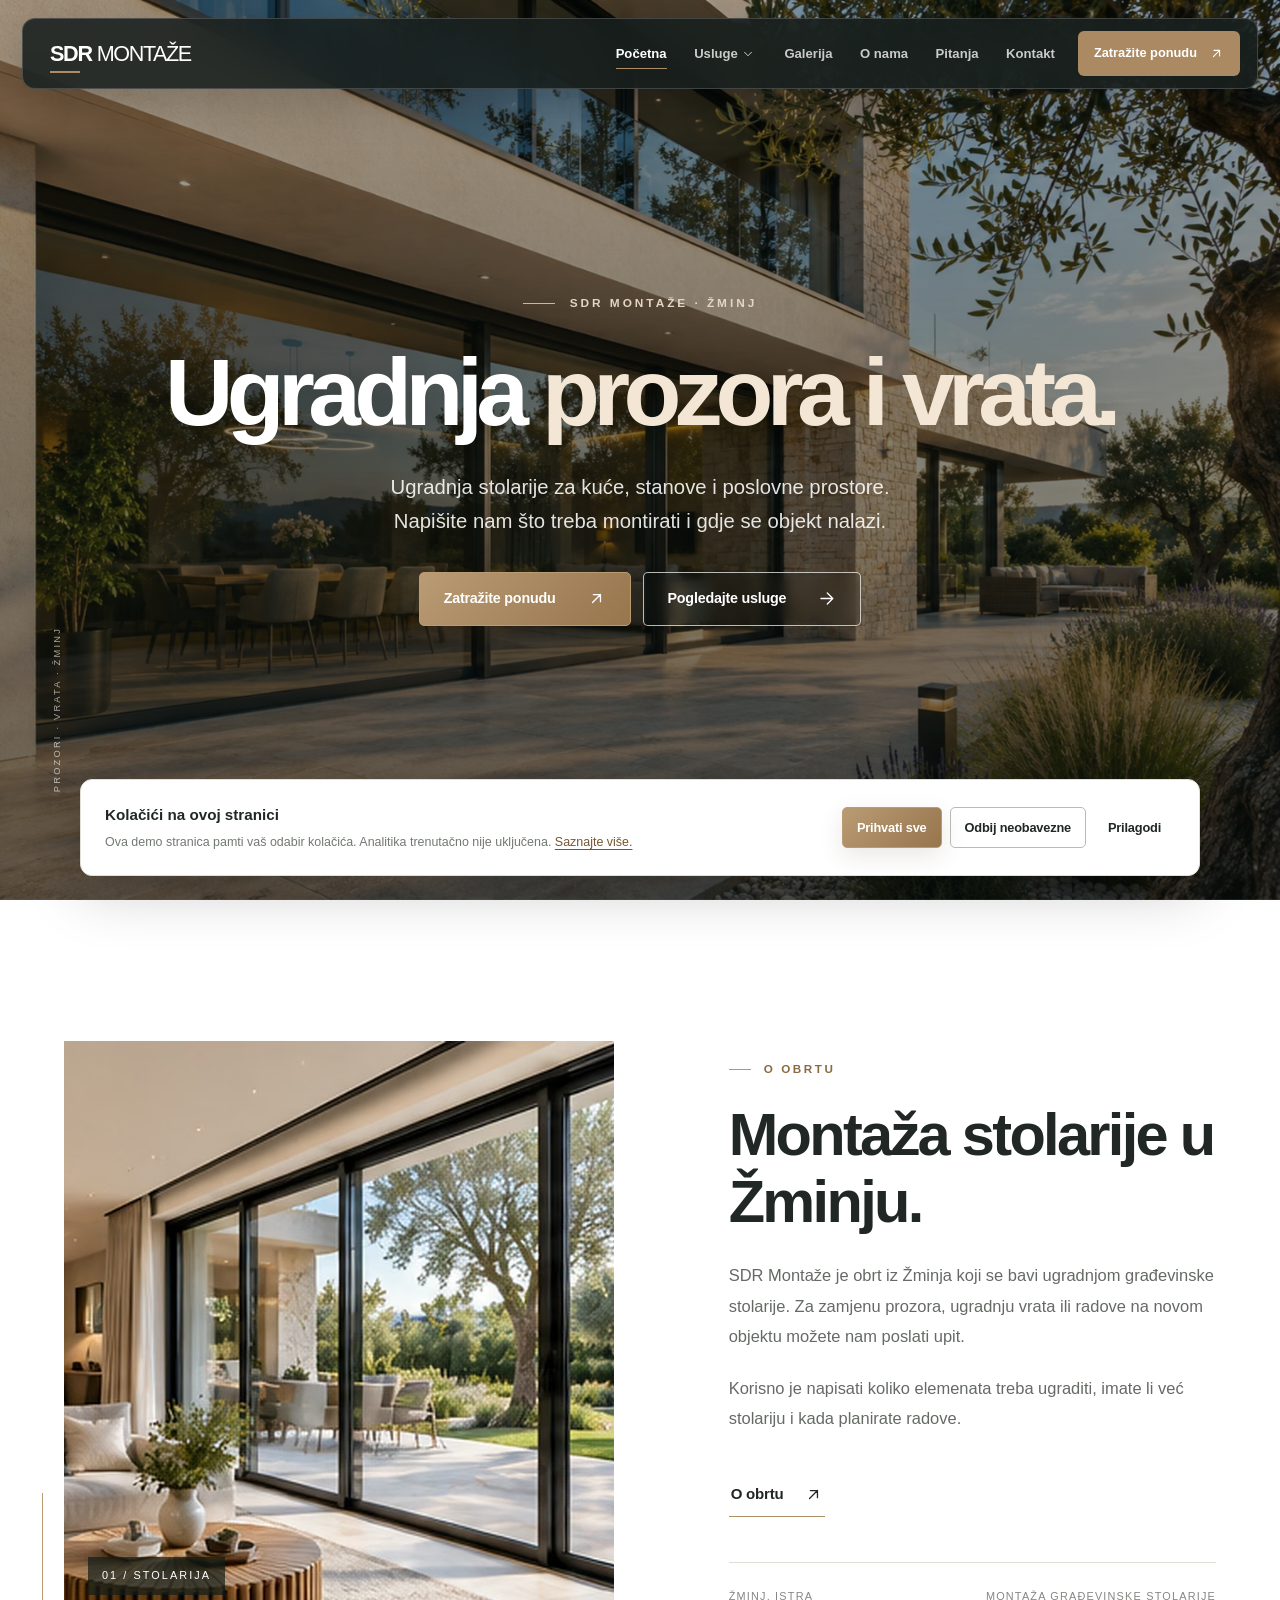
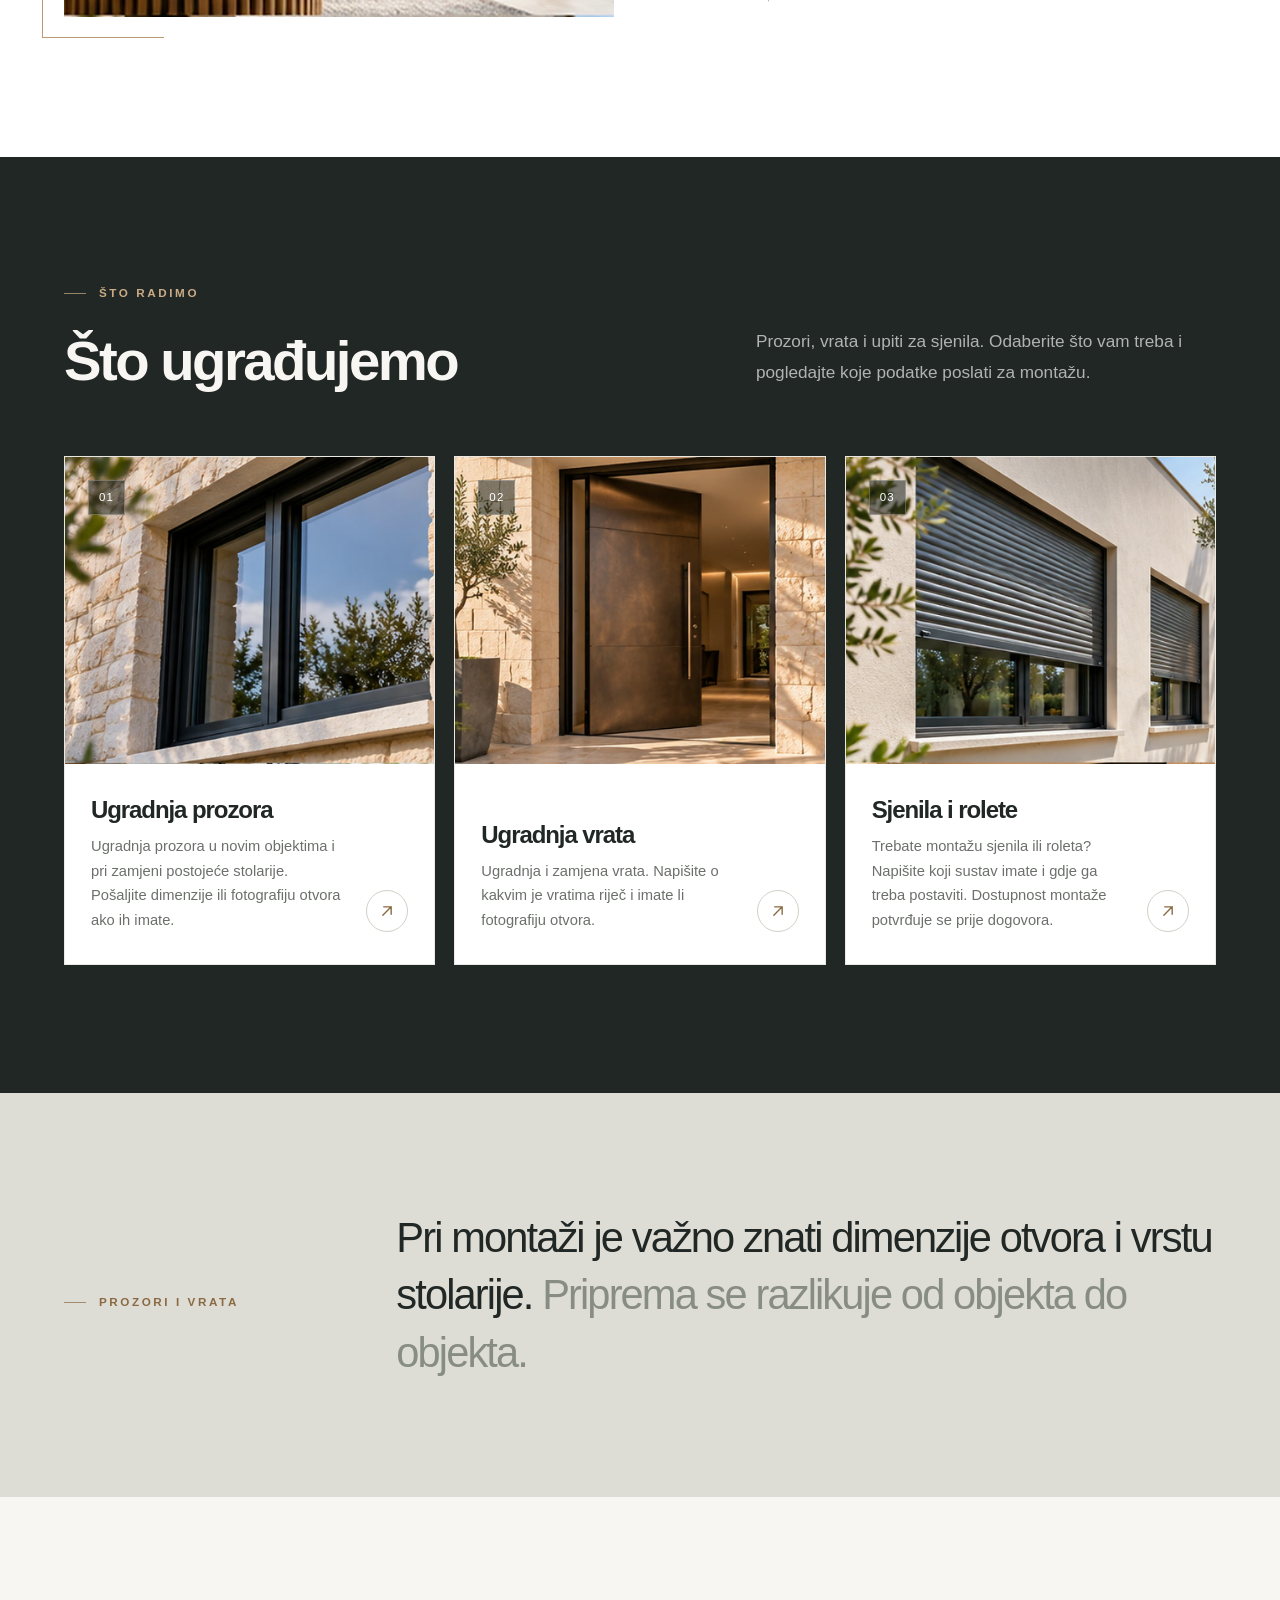
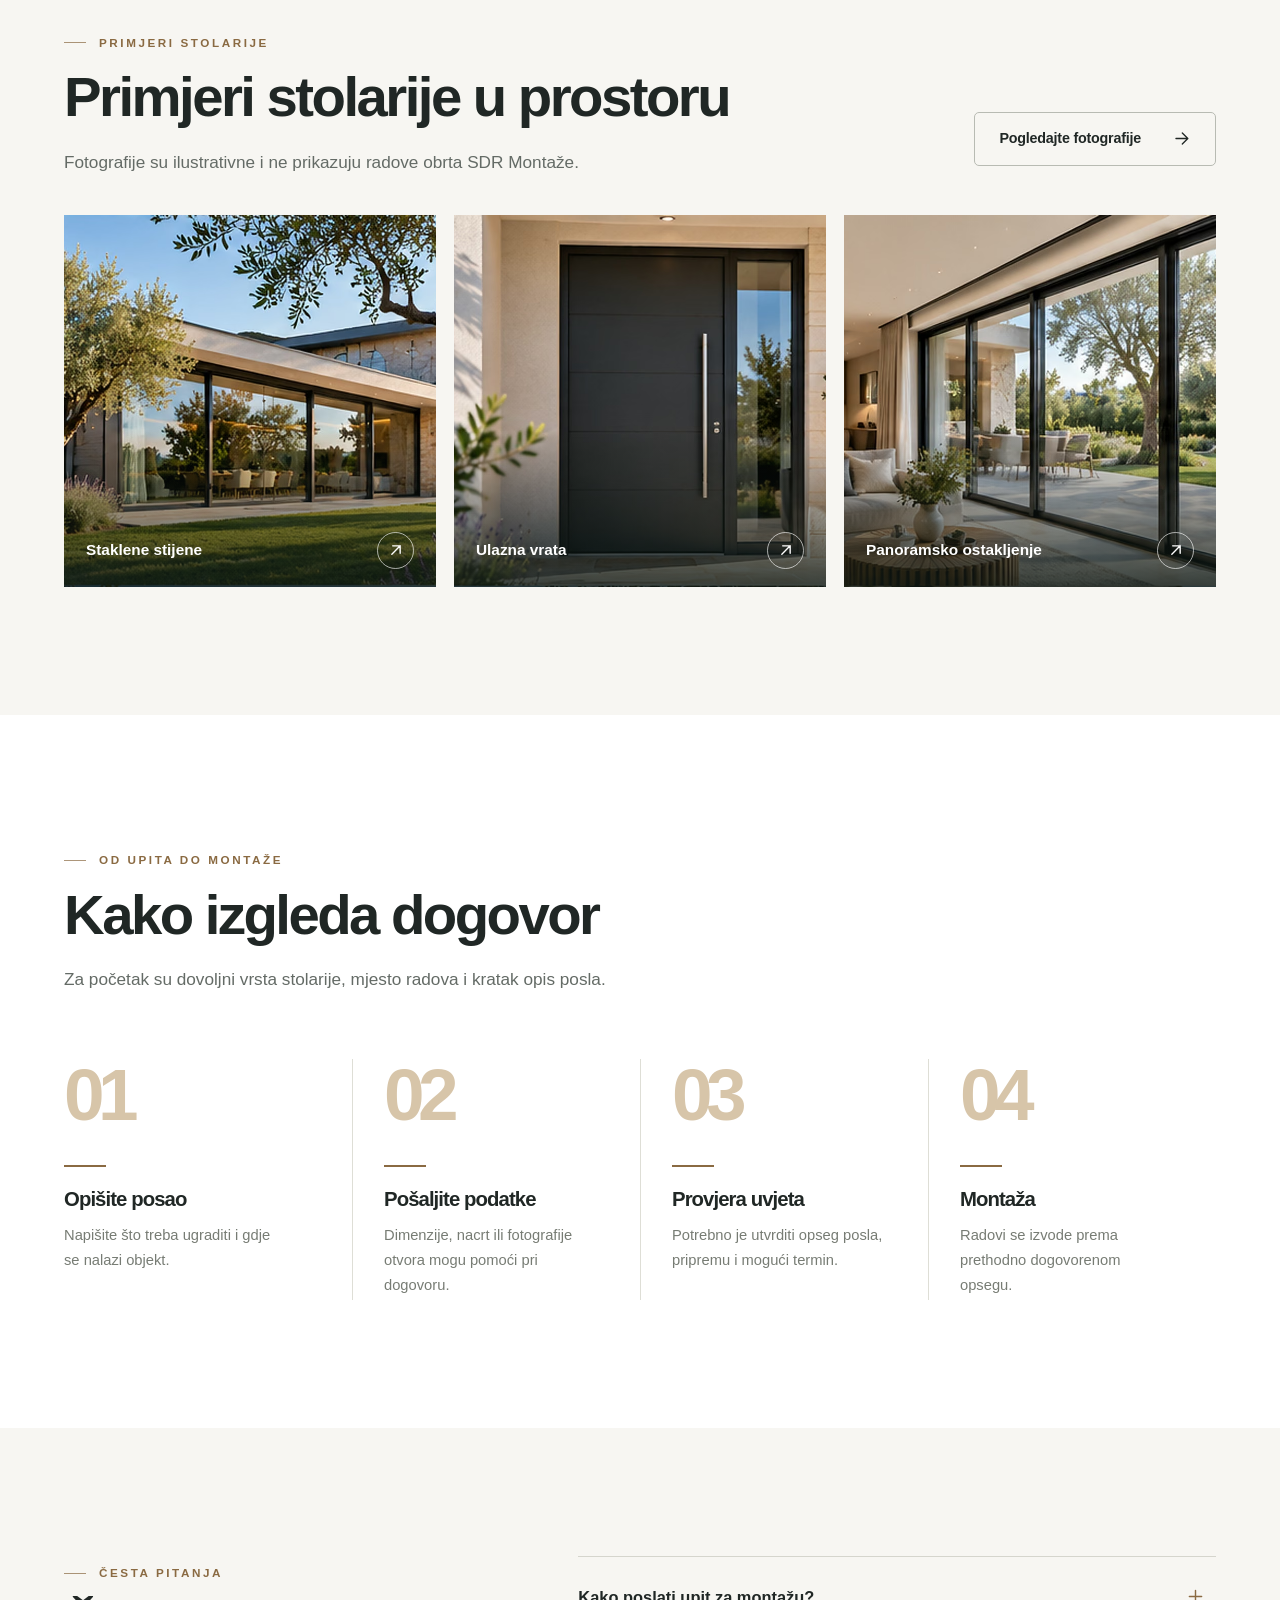
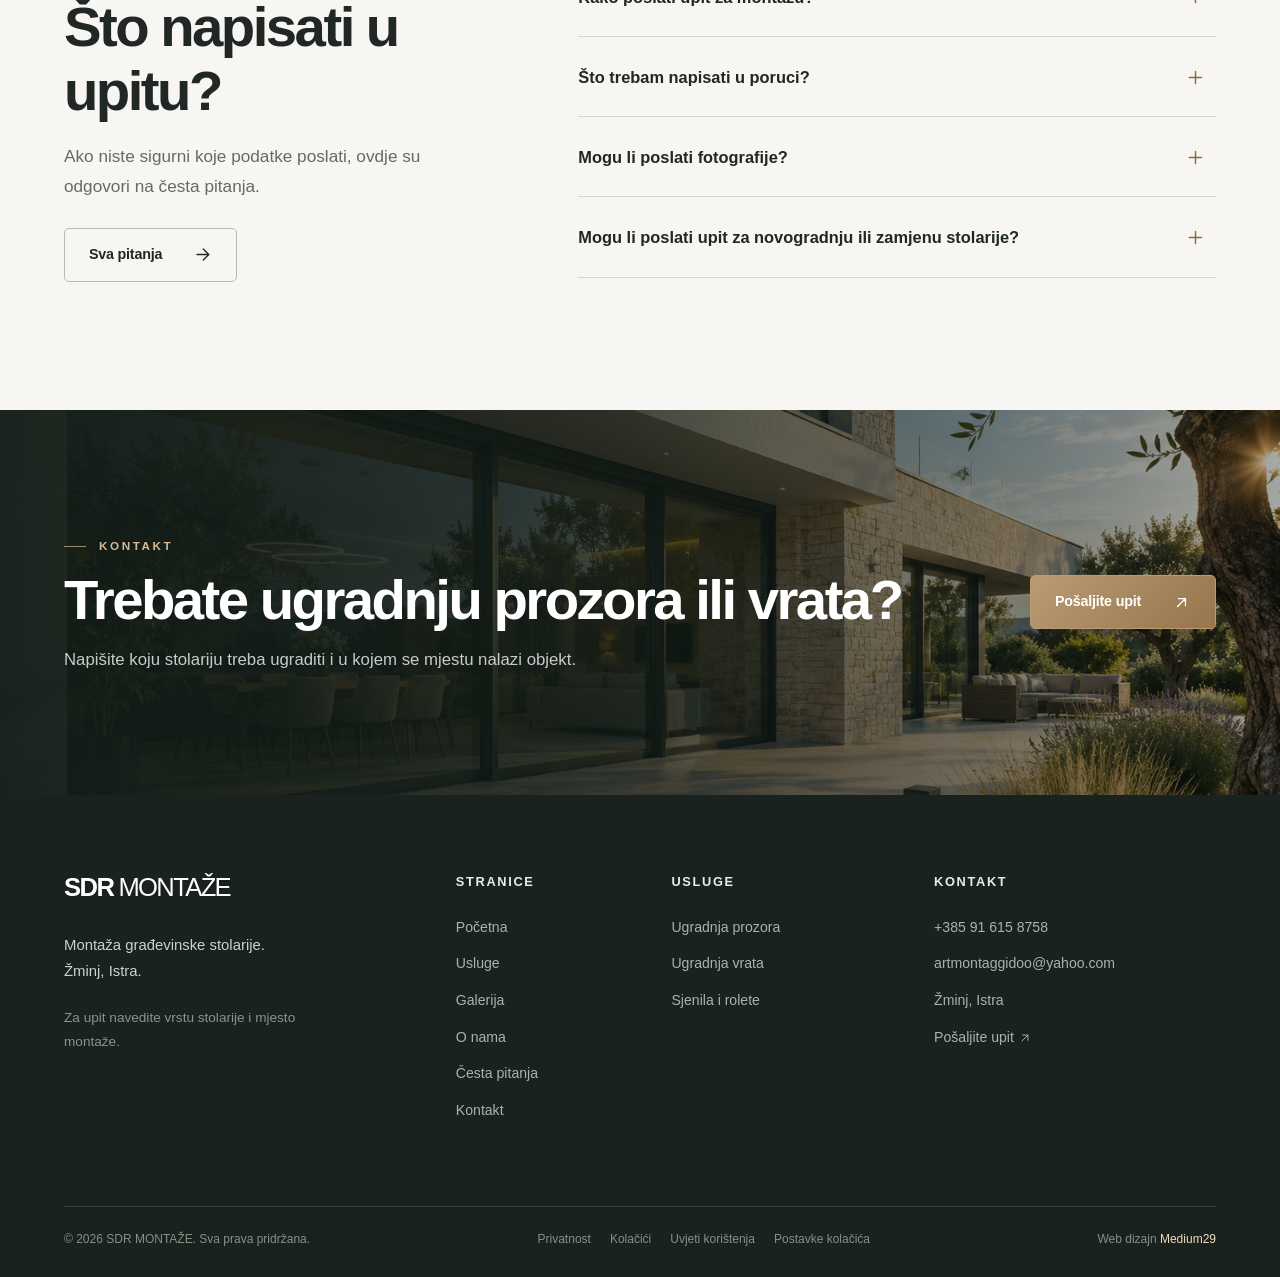
==== commit ed5f7b3a: "3" ====
--- a/index.html
+++ b/index.html
@@ -1,9 +1,18 @@
-<!doctype html><html lang="hr"><head><meta charset="utf-8"><meta name="viewport" content="width=device-width,initial-scale=1,viewport-fit=cover"><meta name="theme-color" content="#202725"><meta name="color-scheme" content="light"><meta name="description" content="SDR Montaže – montaža građevinske stolarije iz Žminja. Informacije o ugradnji prozora, vrata i kontakt za upite."><meta name="robots" content="noindex,nofollow" data-seo-robots><title>SDR Montaže | Ugradnja prozora i vrata – Žminj</title><meta property="og:type" content="website"><meta property="og:locale" content="hr_HR"><meta property="og:site_name" content="SDR Montaže"><meta property="og:title" content="SDR Montaže | Ugradnja prozora i vrata – Žminj"><meta property="og:description" content="SDR Montaže – montaža građevinske stolarije iz Žminja. Informacije o ugradnji prozora, vrata i kontakt za upite."><meta property="og:image" content="/assets/images/og-image.jpg"><meta name="twitter:card" content="summary_large_image"><link rel="icon" href="/favicon.svg" type="image/svg+xml"><link rel="apple-touch-icon" href="/assets/images/apple-touch-icon.png"><link rel="preload" as="image" href="/assets/images/hero-960.avif" imagesrcset="/assets/images/hero-640.avif 640w, /assets/images/hero-960.avif 960w, /assets/images/hero-1600.avif 1600w" imagesizes="100vw" type="image/avif"><link rel="stylesheet" href="/assets/css/main.css"><script type="application/ld+json">{"@context": "https://schema.org", "@type": "Organization", "name": "SDR Montaže", "description": "Montaža građevinske stolarije", "address": {"@type": "PostalAddress", "addressLocality": "Žminj", "addressRegion": "Istarska županija", "addressCountry": "HR"}}</script><script type="application/ld+json">{"@context": "https://schema.org", "@type": "BreadcrumbList", "itemListElement": [{"@type": "ListItem", "position": 1, "name": "Početna", "item": "/"}]}</script><script src="/assets/js/site-config.js" defer></script><script src="/assets/js/main.js" defer></script></head><body class="is-home" data-page="home"><a class="skip-link" href="#main">Preskoči na sadržaj</a>
+<!doctype html><html lang="hr"><head><meta charset="utf-8"><meta name="viewport" content="width=device-width,initial-scale=1,viewport-fit=cover"><meta name="theme-color" content="#202725"><meta name="color-scheme" content="light"><meta name="description" content="SDR Montaže iz Žminja. Ugradnja prozora i vrata za nove i postojeće objekte. Pogledajte usluge i pošaljite upit za montažu."><meta name="robots" content="noindex,nofollow" data-seo-robots><title>SDR Montaže | Ugradnja prozora i vrata – Žminj</title><meta property="og:type" content="website"><meta property="og:locale" content="hr_HR"><meta property="og:site_name" content="SDR Montaže"><meta property="og:title" content="SDR Montaže | Ugradnja prozora i vrata – Žminj"><meta property="og:description" content="SDR Montaže iz Žminja. Ugradnja prozora i vrata za nove i postojeće objekte. Pogledajte usluge i pošaljite upit za montažu."><meta property="og:image" content="/assets/images/og-image.jpg"><meta name="twitter:card" content="summary_large_image"><link rel="icon" href="/favicon.svg" type="image/svg+xml"><link rel="apple-touch-icon" href="/assets/images/apple-touch-icon.png"><link rel="preload" as="image" href="/assets/images/hero-960.avif" imagesrcset="/assets/images/hero-640.avif 640w, /assets/images/hero-960.avif 960w, /assets/images/hero-1600.avif 1600w" imagesizes="100vw" type="image/avif"><script id="intro-preload-guard">(function(){
+  var root=document.documentElement;
+  try {
+    if (window.matchMedia && window.matchMedia('(prefers-reduced-motion: reduce)').matches) return;
+    if (window.sessionStorage.getItem('sdr-intro-seen')) return;
+  } catch (error) { /* A private session can disable storage; intro still works. */ }
+  root.classList.add('intro-pending');
+  // If the main bundle fails to load, do not leave visitors behind the intro.
+  window.setTimeout(function(){root.classList.remove('intro-pending')},5000);
+})();</script><link rel="stylesheet" href="/assets/css/main.css"><script type="application/ld+json">{"@context": "https://schema.org", "@type": "Organization", "name": "SDR Montaže", "description": "Montaža građevinske stolarije", "address": {"@type": "PostalAddress", "addressLocality": "Žminj", "addressRegion": "Istarska županija", "addressCountry": "HR"}}</script><script type="application/ld+json">{"@context": "https://schema.org", "@type": "BreadcrumbList", "itemListElement": [{"@type": "ListItem", "position": 1, "name": "Početna", "item": "/"}]}</script><script src="/assets/js/site-config.js" defer></script><script src="/assets/js/main.js" defer></script></head><body class="is-home" data-page="home"><a class="skip-link" href="#main">Preskoči na sadržaj</a>
 <header class="site-header" data-header><div class="site-header__inner"><a class="brand" href="/" aria-label="SDR Montaže — početna"><span class="brand__strong">SDR</span><span class="brand__light">MONTAŽE</span><span class="brand__rule"></span></a>
 <nav class="nav" id="main-navigation" aria-label="Glavna navigacija"><a class="nav__link is-current" href="/" aria-current=page>Početna</a><div class="nav__dropdown"><a class="nav__link " href="/usluge/" >Usluge</a><button type="button" class="nav__drop-btn" data-dropdown-toggle aria-label="Otvori popis usluga" aria-expanded="false"><svg class="i" width="14" height="14" viewBox="0 0 24 24" fill="none" stroke="currentColor" stroke-width="1.65" stroke-linecap="round" stroke-linejoin="round" aria-hidden="true"><path d="m6 9 6 6 6-6"/></svg></button><div class="nav__submenu" role="menu"><a role="menuitem" href="/ugradnja-prozora/">Ugradnja prozora</a><a role="menuitem" href="/ugradnja-vrata/">Ugradnja vrata</a><a role="menuitem" href="/sjenila-rolete/">Sjenila i rolete</a></div></div><a class="nav__link " href="/nasi-radovi/" >Galerija</a><a class="nav__link " href="/o-nama/" >O nama</a><a class="nav__link " href="/cesta-pitanja/" >Pitanja</a><a class="nav__link " href="/kontakt/" >Kontakt</a><a class="nav__mobile-cta" href="/kontakt/">Zatražite ponudu <svg class="i" width="17" height="17" viewBox="0 0 24 24" fill="none" stroke="currentColor" stroke-width="1.65" stroke-linecap="round" stroke-linejoin="round" aria-hidden="true"><path d="M7 17 17 7M8 7h9v9"/></svg></a></nav>
 <a class="header-cta" href="/kontakt/">Zatražite ponudu <svg class="i" width="15" height="15" viewBox="0 0 24 24" fill="none" stroke="currentColor" stroke-width="1.65" stroke-linecap="round" stroke-linejoin="round" aria-hidden="true"><path d="M7 17 17 7M8 7h9v9"/></svg></a>
-<button class="menu-toggle" aria-label="Otvori izbornik" aria-controls="main-navigation" aria-expanded="false" data-menu-toggle><span></span><span></span></button></div></header><div class="menu-scrim" data-menu-scrim></div><div class="intro" id="site-intro" aria-hidden="true"><div class="intro__visual"><picture class="intro__picture"><source type="image/avif" srcset="/assets/images/hero-640.avif 640w, /assets/images/hero-960.avif 960w, /assets/images/hero-1600.avif 1600w" sizes="100vw"><source type="image/webp" srcset="/assets/images/hero-640.webp 640w, /assets/images/hero-960.webp 960w, /assets/images/hero-1600.webp 1600w" sizes="100vw"><img src="/assets/images/hero-1600.webp" alt="" loading="eager" decoding="async" fetchpriority="high"></picture></div><div class="intro__shade"></div><div class="intro__center"><div class="intro__wordmark"><span>SDR</span><span class="intro__thin">MONTAŽE</span></div><div class="intro__underline"></div><span class="intro__micro">MONTAŽA GRAĐEVINSKE STOLARIJE</span></div><button type="button" data-intro-skip class="intro__skip" aria-label="Preskoči uvodnu animaciju">Preskoči <svg class="i" width="17" height="17" viewBox="0 0 24 24" fill="none" stroke="currentColor" stroke-width="1.65" stroke-linecap="round" stroke-linejoin="round" aria-hidden="true"><path d="M5 12h14M13 5l7 7-7 7"/></svg></button></div><main id="main"><section class="hero"><div class="hero__image"><picture class=""><source type="image/avif" srcset="/assets/images/hero-640.avif 640w, /assets/images/hero-960.avif 960w, /assets/images/hero-1600.avif 1600w" sizes="100vw"><source type="image/webp" srcset="/assets/images/hero-640.webp 640w, /assets/images/hero-960.webp 960w, /assets/images/hero-1600.webp 1600w" sizes="100vw"><img src="/assets/images/hero-1600.webp" alt="Moderan objekt s prostranim staklenim stijenama i aluminijskim okvirima" loading="eager" decoding="async" fetchpriority="high"></picture></div><div class="hero__veil"></div><div class="hero__content container"><span class="hero__eyebrow"><span></span> SDR MONTAŽE · ŽMINJ</span><h1>Profesionalna ugradnja <em>prozora i vrata.</em></h1><p>Montaža građevinske stolarije za stambene i poslovne objekte. Pošaljite nam detalje svojeg projekta.</p><div class="hero__buttons"><a class="btn btn--gold" href="/kontakt/" ><span>Zatražite ponudu</span><svg class="i" width="19" height="19" viewBox="0 0 24 24" fill="none" stroke="currentColor" stroke-width="1.65" stroke-linecap="round" stroke-linejoin="round" aria-hidden="true"><path d="M7 17 17 7M8 7h9v9"/></svg></a><a class="btn btn--glass" href="/usluge/" ><span>Pogledajte usluge</span><svg class="i" width="19" height="19" viewBox="0 0 24 24" fill="none" stroke="currentColor" stroke-width="1.65" stroke-linecap="round" stroke-linejoin="round" aria-hidden="true"><path d="M5 12h14M13 5l7 7-7 7"/></svg></a></div></div><a href="#predstavljanje" class="hero__scroll" aria-label="Pomakni na sadržaj"><span>OTKRIJTE VIŠE</span><span class="hero__scroll-line"></span></a><div class="hero__side">PRECIZNOST U SVAKOM DETALJU</div></section><section class="section intro-about" id="predstavljanje"><div class="container split-layout"><div class="split-layout__media reveal"><picture class=""><source srcset="/assets/images/glass-interior.avif" type="image/avif"><img src="/assets/images/glass-interior.webp" alt="Ilustrativni prikaz prostrane staklene stijene prema vrtu" loading="lazy" decoding="async" width="980" height="700"></picture><span class="photo-index">01 / STOLARIJA</span></div><div class="split-layout__copy reveal"><span class="eyebrow">UPOZNAJTE NAS</span><h2>Dobra montaža počinje dobrim dogovorom.</h2><p>SDR Montaže je obrt iz Žminja usmjeren na ugradnju građevinske stolarije. Ako planirate zamjenu prozora, ugradnju vrata ili opremanje novog prostora, javite nam što trebate.</p><p>Od prvog razgovora važno nam je razumjeti objekt, željene radove i sve pojedinosti koje utječu na izvedbu.</p><a class="btn btn--text-dark" href="/o-nama/" ><span>Više o nama</span><svg class="i" width="19" height="19" viewBox="0 0 24 24" fill="none" stroke="currentColor" stroke-width="1.65" stroke-linecap="round" stroke-linejoin="round" aria-hidden="true"><path d="M7 17 17 7M8 7h9v9"/></svg></a><div class="split-layout__micro"><span>ŽMINJ, ISTRA</span><span>MONTAŽA GRAĐEVINSKE STOLARIJE</span></div></div></div></section><section class="section section--dark" id="usluge"><div class="container"><div class="section-head section-head--split"><span class="eyebrow">ŠTO RADIMO</span><h2>Usluge montaže</h2><p>Od pojedinačnih elemenata do većih staklenih površina, krenimo od onoga što vašem prostoru treba.</p></div>
-<div class="services-grid"><a href="/ugradnja-prozora/" class="service-card reveal"><div class="service-card__media"><picture class=""><source srcset="/assets/images/window-detail.avif" type="image/avif"><img src="/assets/images/window-detail.webp" alt="Ugradnja prozora" loading="lazy" decoding="async" width="980" height="700"></picture><span class="service-card__num">01</span></div><div class="service-card__copy"><div><h3>Ugradnja prozora</h3><p>Montaža prozora za novogradnju i adaptacije, uz pažnju na pripremu otvora i završne detalje.</p></div><span class="circle-arrow"><svg class="i" width="20" height="20" viewBox="0 0 24 24" fill="none" stroke="currentColor" stroke-width="1.65" stroke-linecap="round" stroke-linejoin="round" aria-hidden="true"><path d="M7 17 17 7M8 7h9v9"/></svg></span></div></a><a href="/ugradnja-vrata/" class="service-card reveal"><div class="service-card__media"><picture class=""><source srcset="/assets/images/door.avif" type="image/avif"><img src="/assets/images/door.webp" alt="Ugradnja vrata" loading="lazy" decoding="async" width="980" height="700"></picture><span class="service-card__num">02</span></div><div class="service-card__copy"><div><h3>Ugradnja vrata</h3><p>Montaža vrata i usklađivanje završnih detalja s postojećim ili novim prostorom.</p></div><span class="circle-arrow"><svg class="i" width="20" height="20" viewBox="0 0 24 24" fill="none" stroke="currentColor" stroke-width="1.65" stroke-linecap="round" stroke-linejoin="round" aria-hidden="true"><path d="M7 17 17 7M8 7h9v9"/></svg></span></div></a><a href="/sjenila-rolete/" class="service-card reveal"><div class="service-card__media"><picture class=""><source srcset="/assets/images/shading.avif" type="image/avif"><img src="/assets/images/shading.webp" alt="Sjenila i rolete" loading="lazy" decoding="async" width="980" height="700"></picture><span class="service-card__num">03</span></div><div class="service-card__copy"><div><h3>Sjenila i rolete</h3><p>Mogući radovi na sustavima zaštite od sunca. Točan opseg usluge potvrđuje se na upit.</p></div><span class="circle-arrow"><svg class="i" width="20" height="20" viewBox="0 0 24 24" fill="none" stroke="currentColor" stroke-width="1.65" stroke-linecap="round" stroke-linejoin="round" aria-hidden="true"><path d="M7 17 17 7M8 7h9v9"/></svg></span></div></a></div></div></section><section class="statement"><div class="container statement__inner"><span class="eyebrow">PROSTOR JE U DETALJIMA</span><p>Prozor, vrata ili staklena stijena nisu samo završni element. <span>Način ugradnje važan je za svakodnevno korištenje prostora.</span></p></div></section><section class="section section--cream"><div class="container"><div class="gallery-section-head"><div class="section-head "><span class="eyebrow">FOTOGRAFSKA INSPIRACIJA</span><h2>Kako detalji mijenjaju prostor</h2><p>Ilustrativne fotografije. Galeriju stvarnih izvedbi dodajemo po dostavi vlasnika.</p></div><div><a class="btn btn--outline-dark" href="/nasi-radovi/" ><span>Otvori galeriju</span><svg class="i" width="19" height="19" viewBox="0 0 24 24" fill="none" stroke="currentColor" stroke-width="1.65" stroke-linecap="round" stroke-linejoin="round" aria-hidden="true"><path d="M5 12h14M13 5l7 7-7 7"/></svg></a></div></div><div class="gallery-grid gallery-grid--preview"><button type="button" class="gallery-tile reveal" data-gallery-item data-gallery-cat="prozori" data-gallery-index="0" data-full-src="/assets/images/villa-modern.webp" data-title="Staklene stijene" aria-label="Otvori ilustrativnu fotografiju: Staklene stijene"><picture class=""><source srcset="/assets/images/villa-modern.avif" type="image/avif"><img src="/assets/images/villa-modern.webp" alt="Staklene stijene" loading="lazy" decoding="async" width="980" height="700"></picture><span class="gallery-tile__info"><span>Staklene stijene</span><span><svg class="i" width="20" height="20" viewBox="0 0 24 24" fill="none" stroke="currentColor" stroke-width="1.65" stroke-linecap="round" stroke-linejoin="round" aria-hidden="true"><path d="M7 17 17 7M8 7h9v9"/></svg></span></span></button><button type="button" class="gallery-tile reveal" data-gallery-item data-gallery-cat="vrata" data-gallery-index="1" data-full-src="/assets/images/front-entry.webp" data-title="Ulazna vrata" aria-label="Otvori ilustrativnu fotografiju: Ulazna vrata"><picture class=""><source srcset="/assets/images/front-entry.avif" type="image/avif"><img src="/assets/images/front-entry.webp" alt="Ulazna vrata" loading="lazy" decoding="async" width="980" height="700"></picture><span class="gallery-tile__info"><span>Ulazna vrata</span><span><svg class="i" width="20" height="20" viewBox="0 0 24 24" fill="none" stroke="currentColor" stroke-width="1.65" stroke-linecap="round" stroke-linejoin="round" aria-hidden="true"><path d="M7 17 17 7M8 7h9v9"/></svg></span></span></button><button type="button" class="gallery-tile reveal" data-gallery-item data-gallery-cat="prozori" data-gallery-index="2" data-full-src="/assets/images/glass-interior.webp" data-title="Panoramsko ostakljenje" aria-label="Otvori ilustrativnu fotografiju: Panoramsko ostakljenje"><picture class=""><source srcset="/assets/images/glass-interior.avif" type="image/avif"><img src="/assets/images/glass-interior.webp" alt="Panoramsko ostakljenje" loading="lazy" decoding="async" width="980" height="700"></picture><span class="gallery-tile__info"><span>Panoramsko ostakljenje</span><span><svg class="i" width="20" height="20" viewBox="0 0 24 24" fill="none" stroke="currentColor" stroke-width="1.65" stroke-linecap="round" stroke-linejoin="round" aria-hidden="true"><path d="M7 17 17 7M8 7h9v9"/></svg></span></span></button></div></div></section><section class="section section--white"><div class="container"><div class="section-head "><span class="eyebrow">KAKO SURADNJA IZGLEDA</span><h2>Od prvog upita do montaže</h2><p>Jednostavan proces, bez nepotrebnih koraka.</p></div>
-<div class="process-grid"><div class="process-item reveal"><span>01</span><div class="process-item__line"></div><h3>Pošaljite upit</h3><p>Opišite radove, navedite lokaciju i ostavite kontakt.</p></div><div class="process-item reveal"><span>02</span><div class="process-item__line"></div><h3>Dogovor detalja</h3><p>Razgovaramo o elementima, uvjetima i mogućnosti izvedbe.</p></div><div class="process-item reveal"><span>03</span><div class="process-item__line"></div><h3>Planiranje montaže</h3><p>Nakon dogovora usklađujemo potrebnu pripremu i termin.</p></div><div class="process-item reveal"><span>04</span><div class="process-item__line"></div><h3>Izvedba</h3><p>Montaža i završni detalji prema dogovorenom opsegu posla.</p></div></div></div></section><section class="section section--cream"><div class="container faq-layout"><div class="faq-layout__aside"><div class="section-head "><span class="eyebrow">PITANJA I ODGOVORI</span><h2>Prije nego nam se javite</h2><p>Odgovori na pitanja koja je korisno znati prije slanja upita.</p></div><a class="btn btn--outline-dark" href="/cesta-pitanja/" ><span>Sva pitanja</span><svg class="i" width="19" height="19" viewBox="0 0 24 24" fill="none" stroke="currentColor" stroke-width="1.65" stroke-linecap="round" stroke-linejoin="round" aria-hidden="true"><path d="M5 12h14M13 5l7 7-7 7"/></svg></a></div><div class="faq-list"><details class="faq-item"><summary><span>Kako mogu zatražiti ponudu?</span><svg class="i" width="21" height="21" viewBox="0 0 24 24" fill="none" stroke="currentColor" stroke-width="1.65" stroke-linecap="round" stroke-linejoin="round" aria-hidden="true"><path d="M12 5v14M5 12h14"/></svg></summary><div class="faq-item__answer"><p>Pošaljite nam poruku putem kontakt obrasca ili nas nazovite. Napišite što trebate montirati i gdje se objekt nalazi. Tako možemo krenuti od konkretnih informacija.</p></div></details><details class="faq-item"><summary><span>Koje informacije je korisno poslati uz upit?</span><svg class="i" width="21" height="21" viewBox="0 0 24 24" fill="none" stroke="currentColor" stroke-width="1.65" stroke-linecap="round" stroke-linejoin="round" aria-hidden="true"><path d="M12 5v14M5 12h14"/></svg></summary><div class="faq-item__answer"><p>Najviše pomažu vrsta stolarije, približne dimenzije ili nacrt, lokacija objekta i željeni termin. Ako još nemate sve podatke, pošaljite ono što imate.</p></div></details><details class="faq-item"><summary><span>Mogu li poslati fotografije prostora?</span><svg class="i" width="21" height="21" viewBox="0 0 24 24" fill="none" stroke="currentColor" stroke-width="1.65" stroke-linecap="round" stroke-linejoin="round" aria-hidden="true"><path d="M12 5v14M5 12h14"/></svg></summary><div class="faq-item__answer"><p>Da. Fotografije postojećih otvora, vrata ili prozora često olakšavaju prvi razgovor. Nakon početnog kontakta dogovorit ćemo najjednostavniji način slanja.</p></div></details><details class="faq-item"><summary><span>Radite li na novogradnji i adaptacijama?</span><svg class="i" width="21" height="21" viewBox="0 0 24 24" fill="none" stroke="currentColor" stroke-width="1.65" stroke-linecap="round" stroke-linejoin="round" aria-hidden="true"><path d="M12 5v14M5 12h14"/></svg></summary><div class="faq-item__answer"><p>Za ugradnju prozora i vrata upit možete poslati neovisno o tome radi li se o novom objektu ili adaptaciji. Mogućnost izvedbe za konkretan projekt potrebno je potvrditi.</p></div></details></div></div></section><section class="cta-band"><div class="cta-band__picture"><picture class=""><source type="image/avif" srcset="/assets/images/hero-640.avif 640w, /assets/images/hero-960.avif 960w, /assets/images/hero-1600.avif 1600w" sizes="100vw"><source type="image/webp" srcset="/assets/images/hero-640.webp 640w, /assets/images/hero-960.webp 960w, /assets/images/hero-1600.webp 1600w" sizes="100vw"><img src="/assets/images/hero-1600.webp" alt="Moderan objekt s velikim ostakljenim površinama" loading="lazy" decoding="async" ></picture></div><div class="cta-band__overlay"></div><div class="container cta-band__inner"><div><span class="eyebrow eyebrow--light">KONTAKT</span><h2>Imate projekt na umu?</h2><p>Pošaljite nam osnovne informacije o radovima. Javit ćemo vam se radi dogovora.</p></div><a class="btn btn--gold" href="/kontakt/" ><span>Pošaljite upit</span><svg class="i" width="19" height="19" viewBox="0 0 24 24" fill="none" stroke="currentColor" stroke-width="1.65" stroke-linecap="round" stroke-linejoin="round" aria-hidden="true"><path d="M7 17 17 7M8 7h9v9"/></svg></a></div></section></main><footer class="footer"><div class="container"><div class="footer__top"><div class="footer__identity"><a class="brand brand--footer" href="/"><span class="brand__strong">SDR</span><span class="brand__light">MONTAŽE</span></a><p>Montaža građevinske stolarije.<br>Žminj, Istra.</p><p class="footer__small">Pošaljite nam informacije o svom projektu, a mi ćemo se javiti radi dogovora.</p></div>
+<button class="menu-toggle" aria-label="Otvori izbornik" aria-controls="main-navigation" aria-expanded="false" data-menu-toggle><span></span><span></span></button></div></header><div class="menu-scrim" data-menu-scrim></div><div class="intro" id="site-intro" aria-hidden="true"><div class="intro__visual"><picture class="intro__picture"><source type="image/avif" srcset="/assets/images/hero-640.avif 640w, /assets/images/hero-960.avif 960w, /assets/images/hero-1600.avif 1600w" sizes="100vw"><source type="image/webp" srcset="/assets/images/hero-640.webp 640w, /assets/images/hero-960.webp 960w, /assets/images/hero-1600.webp 1600w" sizes="100vw"><img src="/assets/images/hero-1600.webp" alt="" loading="eager" decoding="async" fetchpriority="high"></picture></div><div class="intro__shade"></div><div class="intro__center"><div class="intro__wordmark"><span>SDR</span><span class="intro__thin">MONTAŽE</span></div><div class="intro__underline"></div><span class="intro__micro">MONTAŽA GRAĐEVINSKE STOLARIJE</span></div><button type="button" data-intro-skip class="intro__skip" aria-label="Preskoči uvodnu animaciju">Preskoči <svg class="i" width="17" height="17" viewBox="0 0 24 24" fill="none" stroke="currentColor" stroke-width="1.65" stroke-linecap="round" stroke-linejoin="round" aria-hidden="true"><path d="M5 12h14M13 5l7 7-7 7"/></svg></button></div><main id="main"><section class="hero"><div class="hero__image"><picture class=""><source type="image/avif" srcset="/assets/images/hero-640.avif 640w, /assets/images/hero-960.avif 960w, /assets/images/hero-1600.avif 1600w" sizes="100vw"><source type="image/webp" srcset="/assets/images/hero-640.webp 640w, /assets/images/hero-960.webp 960w, /assets/images/hero-1600.webp 1600w" sizes="100vw"><img src="/assets/images/hero-1600.webp" alt="Moderan objekt s prostranim staklenim stijenama i aluminijskim okvirima" loading="eager" decoding="async" fetchpriority="high"></picture></div><div class="hero__veil"></div><div class="hero__content container"><span class="hero__eyebrow"><span></span> SDR MONTAŽE · ŽMINJ</span><h1>Ugradnja <em>prozora i vrata.</em></h1><p>Ugradnja stolarije za kuće, stanove i poslovne prostore. Napišite nam što treba montirati i gdje se objekt nalazi.</p><div class="hero__buttons"><a class="btn btn--gold" href="/kontakt/" ><span>Zatražite ponudu</span><svg class="i" width="19" height="19" viewBox="0 0 24 24" fill="none" stroke="currentColor" stroke-width="1.65" stroke-linecap="round" stroke-linejoin="round" aria-hidden="true"><path d="M7 17 17 7M8 7h9v9"/></svg></a><a class="btn btn--glass" href="/usluge/" ><span>Pogledajte usluge</span><svg class="i" width="19" height="19" viewBox="0 0 24 24" fill="none" stroke="currentColor" stroke-width="1.65" stroke-linecap="round" stroke-linejoin="round" aria-hidden="true"><path d="M5 12h14M13 5l7 7-7 7"/></svg></a></div></div><a href="#predstavljanje" class="hero__scroll" aria-label="Pomakni na sadržaj"><span>POGLEDAJTE DALJE</span><span class="hero__scroll-line"></span></a><div class="hero__side">PROZORI · VRATA · ŽMINJ</div></section><section class="section intro-about" id="predstavljanje"><div class="container split-layout"><div class="split-layout__media reveal"><picture class=""><source srcset="/assets/images/glass-interior.avif" type="image/avif"><img src="/assets/images/glass-interior.webp" alt="Ilustrativni prikaz prostrane staklene stijene prema vrtu" loading="lazy" decoding="async" width="980" height="700"></picture><span class="photo-index">01 / STOLARIJA</span></div><div class="split-layout__copy reveal"><span class="eyebrow">O OBRTU</span><h2>Montaža stolarije u Žminju.</h2><p>SDR Montaže je obrt iz Žminja koji se bavi ugradnjom građevinske stolarije. Za zamjenu prozora, ugradnju vrata ili radove na novom objektu možete nam poslati upit.</p><p>Korisno je napisati koliko elemenata treba ugraditi, imate li već stolariju i kada planirate radove.</p><a class="btn btn--text-dark" href="/o-nama/" ><span>O obrtu</span><svg class="i" width="19" height="19" viewBox="0 0 24 24" fill="none" stroke="currentColor" stroke-width="1.65" stroke-linecap="round" stroke-linejoin="round" aria-hidden="true"><path d="M7 17 17 7M8 7h9v9"/></svg></a><div class="split-layout__micro"><span>ŽMINJ, ISTRA</span><span>MONTAŽA GRAĐEVINSKE STOLARIJE</span></div></div></div></section><section class="section section--dark" id="usluge"><div class="container"><div class="section-head section-head--split"><span class="eyebrow">ŠTO RADIMO</span><h2>Što ugrađujemo</h2><p>Prozori, vrata i upiti za sjenila. Odaberite što vam treba i pogledajte koje podatke poslati za montažu.</p></div>
+<div class="services-grid"><a href="/ugradnja-prozora/" class="service-card reveal"><div class="service-card__media"><picture class=""><source srcset="/assets/images/window-detail.avif" type="image/avif"><img src="/assets/images/window-detail.webp" alt="Ugradnja prozora" loading="lazy" decoding="async" width="980" height="700"></picture><span class="service-card__num">01</span></div><div class="service-card__copy"><div><h3>Ugradnja prozora</h3><p>Ugradnja prozora u novim objektima i pri zamjeni postojeće stolarije. Pošaljite dimenzije ili fotografiju otvora ako ih imate.</p></div><span class="circle-arrow"><svg class="i" width="20" height="20" viewBox="0 0 24 24" fill="none" stroke="currentColor" stroke-width="1.65" stroke-linecap="round" stroke-linejoin="round" aria-hidden="true"><path d="M7 17 17 7M8 7h9v9"/></svg></span></div></a><a href="/ugradnja-vrata/" class="service-card reveal"><div class="service-card__media"><picture class=""><source srcset="/assets/images/door.avif" type="image/avif"><img src="/assets/images/door.webp" alt="Ugradnja vrata" loading="lazy" decoding="async" width="980" height="700"></picture><span class="service-card__num">02</span></div><div class="service-card__copy"><div><h3>Ugradnja vrata</h3><p>Ugradnja i zamjena vrata. Napišite o kakvim je vratima riječ i imate li fotografiju otvora.</p></div><span class="circle-arrow"><svg class="i" width="20" height="20" viewBox="0 0 24 24" fill="none" stroke="currentColor" stroke-width="1.65" stroke-linecap="round" stroke-linejoin="round" aria-hidden="true"><path d="M7 17 17 7M8 7h9v9"/></svg></span></div></a><a href="/sjenila-rolete/" class="service-card reveal"><div class="service-card__media"><picture class=""><source srcset="/assets/images/shading.avif" type="image/avif"><img src="/assets/images/shading.webp" alt="Sjenila i rolete" loading="lazy" decoding="async" width="980" height="700"></picture><span class="service-card__num">03</span></div><div class="service-card__copy"><div><h3>Sjenila i rolete</h3><p>Trebate montažu sjenila ili roleta? Napišite koji sustav imate i gdje ga treba postaviti. Dostupnost montaže potvrđuje se prije dogovora.</p></div><span class="circle-arrow"><svg class="i" width="20" height="20" viewBox="0 0 24 24" fill="none" stroke="currentColor" stroke-width="1.65" stroke-linecap="round" stroke-linejoin="round" aria-hidden="true"><path d="M7 17 17 7M8 7h9v9"/></svg></span></div></a></div></div></section><section class="statement"><div class="container statement__inner"><span class="eyebrow">PROZORI I VRATA</span><p>Pri montaži je važno znati dimenzije otvora i vrstu stolarije. <span>Priprema se razlikuje od objekta do objekta.</span></p></div></section><section class="section section--cream"><div class="container"><div class="gallery-section-head"><div class="section-head "><span class="eyebrow">PRIMJERI STOLARIJE</span><h2>Primjeri stolarije u prostoru</h2><p>Fotografije su ilustrativne i ne prikazuju radove obrta SDR Montaže.</p></div><div><a class="btn btn--outline-dark" href="/nasi-radovi/" ><span>Pogledajte fotografije</span><svg class="i" width="19" height="19" viewBox="0 0 24 24" fill="none" stroke="currentColor" stroke-width="1.65" stroke-linecap="round" stroke-linejoin="round" aria-hidden="true"><path d="M5 12h14M13 5l7 7-7 7"/></svg></a></div></div><div class="gallery-grid gallery-grid--preview"><button type="button" class="gallery-tile reveal" data-gallery-item data-gallery-cat="prozori" data-gallery-index="0" data-full-src="/assets/images/villa-modern.webp" data-title="Staklene stijene" aria-label="Otvori ilustrativnu fotografiju: Staklene stijene"><picture class=""><source srcset="/assets/images/villa-modern.avif" type="image/avif"><img src="/assets/images/villa-modern.webp" alt="Staklene stijene" loading="lazy" decoding="async" width="980" height="700"></picture><span class="gallery-tile__info"><span>Staklene stijene</span><span><svg class="i" width="20" height="20" viewBox="0 0 24 24" fill="none" stroke="currentColor" stroke-width="1.65" stroke-linecap="round" stroke-linejoin="round" aria-hidden="true"><path d="M7 17 17 7M8 7h9v9"/></svg></span></span></button><button type="button" class="gallery-tile reveal" data-gallery-item data-gallery-cat="vrata" data-gallery-index="1" data-full-src="/assets/images/front-entry.webp" data-title="Ulazna vrata" aria-label="Otvori ilustrativnu fotografiju: Ulazna vrata"><picture class=""><source srcset="/assets/images/front-entry.avif" type="image/avif"><img src="/assets/images/front-entry.webp" alt="Ulazna vrata" loading="lazy" decoding="async" width="980" height="700"></picture><span class="gallery-tile__info"><span>Ulazna vrata</span><span><svg class="i" width="20" height="20" viewBox="0 0 24 24" fill="none" stroke="currentColor" stroke-width="1.65" stroke-linecap="round" stroke-linejoin="round" aria-hidden="true"><path d="M7 17 17 7M8 7h9v9"/></svg></span></span></button><button type="button" class="gallery-tile reveal" data-gallery-item data-gallery-cat="prozori" data-gallery-index="2" data-full-src="/assets/images/glass-interior.webp" data-title="Panoramsko ostakljenje" aria-label="Otvori ilustrativnu fotografiju: Panoramsko ostakljenje"><picture class=""><source srcset="/assets/images/glass-interior.avif" type="image/avif"><img src="/assets/images/glass-interior.webp" alt="Panoramsko ostakljenje" loading="lazy" decoding="async" width="980" height="700"></picture><span class="gallery-tile__info"><span>Panoramsko ostakljenje</span><span><svg class="i" width="20" height="20" viewBox="0 0 24 24" fill="none" stroke="currentColor" stroke-width="1.65" stroke-linecap="round" stroke-linejoin="round" aria-hidden="true"><path d="M7 17 17 7M8 7h9v9"/></svg></span></span></button></div></div></section><section class="section section--white"><div class="container"><div class="section-head "><span class="eyebrow">OD UPITA DO MONTAŽE</span><h2>Kako izgleda dogovor</h2><p>Za početak su dovoljni vrsta stolarije, mjesto radova i kratak opis posla.</p></div>
+<div class="process-grid"><div class="process-item reveal"><span>01</span><div class="process-item__line"></div><h3>Opišite posao</h3><p>Napišite što treba ugraditi i gdje se nalazi objekt.</p></div><div class="process-item reveal"><span>02</span><div class="process-item__line"></div><h3>Pošaljite podatke</h3><p>Dimenzije, nacrt ili fotografije otvora mogu pomoći pri dogovoru.</p></div><div class="process-item reveal"><span>03</span><div class="process-item__line"></div><h3>Provjera uvjeta</h3><p>Potrebno je utvrditi opseg posla, pripremu i mogući termin.</p></div><div class="process-item reveal"><span>04</span><div class="process-item__line"></div><h3>Montaža</h3><p>Radovi se izvode prema prethodno dogovorenom opsegu.</p></div></div></div></section><section class="section section--cream"><div class="container faq-layout"><div class="faq-layout__aside"><div class="section-head "><span class="eyebrow">ČESTA PITANJA</span><h2>Što napisati u upitu?</h2><p>Ako niste sigurni koje podatke poslati, ovdje su odgovori na česta pitanja.</p></div><a class="btn btn--outline-dark" href="/cesta-pitanja/" ><span>Sva pitanja</span><svg class="i" width="19" height="19" viewBox="0 0 24 24" fill="none" stroke="currentColor" stroke-width="1.65" stroke-linecap="round" stroke-linejoin="round" aria-hidden="true"><path d="M5 12h14M13 5l7 7-7 7"/></svg></a></div><div class="faq-list"><details class="faq-item"><summary><span>Kako poslati upit za montažu?</span><svg class="i" width="21" height="21" viewBox="0 0 24 24" fill="none" stroke="currentColor" stroke-width="1.65" stroke-linecap="round" stroke-linejoin="round" aria-hidden="true"><path d="M12 5v14M5 12h14"/></svg></summary><div class="faq-item__answer"><p>Pošaljite poruku preko kontakt stranice ili nazovite. Napišite je li riječ o prozorima, vratima ili sjenilima i gdje se objekt nalazi.</p></div></details><details class="faq-item"><summary><span>Što trebam napisati u poruci?</span><svg class="i" width="21" height="21" viewBox="0 0 24 24" fill="none" stroke="currentColor" stroke-width="1.65" stroke-linecap="round" stroke-linejoin="round" aria-hidden="true"><path d="M12 5v14M5 12h14"/></svg></summary><div class="faq-item__answer"><p>Navedite vrstu stolarije, broj elemenata, lokaciju i okvirni termin. Ako imate mjere, nacrt ili fotografije, spomenite ih. Nije problem ako još nemate sve podatke.</p></div></details><details class="faq-item"><summary><span>Mogu li poslati fotografije?</span><svg class="i" width="21" height="21" viewBox="0 0 24 24" fill="none" stroke="currentColor" stroke-width="1.65" stroke-linecap="round" stroke-linejoin="round" aria-hidden="true"><path d="M12 5v14M5 12h14"/></svg></summary><div class="faq-item__answer"><p>Da, fotografije možete poslati e-mailom. Najkorisnije su fotografije otvora i postojeće stolarije koju treba zamijeniti.</p></div></details><details class="faq-item"><summary><span>Mogu li poslati upit za novogradnju ili zamjenu stolarije?</span><svg class="i" width="21" height="21" viewBox="0 0 24 24" fill="none" stroke="currentColor" stroke-width="1.65" stroke-linecap="round" stroke-linejoin="round" aria-hidden="true"><path d="M12 5v14M5 12h14"/></svg></summary><div class="faq-item__answer"><p>Možete poslati upit u oba slučaja. Napišite u kojoj je fazi objekt i koja se stolarija ugrađuje. Nakon toga može se provjeriti mogućnost izvedbe.</p></div></details></div></div></section><section class="cta-band"><div class="cta-band__picture"><picture class=""><source type="image/avif" srcset="/assets/images/hero-640.avif 640w, /assets/images/hero-960.avif 960w, /assets/images/hero-1600.avif 1600w" sizes="100vw"><source type="image/webp" srcset="/assets/images/hero-640.webp 640w, /assets/images/hero-960.webp 960w, /assets/images/hero-1600.webp 1600w" sizes="100vw"><img src="/assets/images/hero-1600.webp" alt="Moderan objekt s velikim ostakljenim površinama" loading="lazy" decoding="async" ></picture></div><div class="cta-band__overlay"></div><div class="container cta-band__inner"><div><span class="eyebrow eyebrow--light">KONTAKT</span><h2>Trebate ugradnju prozora ili vrata?</h2><p>Napišite koju stolariju treba ugraditi i u kojem se mjestu nalazi objekt.</p></div><a class="btn btn--gold" href="/kontakt/" ><span>Pošaljite upit</span><svg class="i" width="19" height="19" viewBox="0 0 24 24" fill="none" stroke="currentColor" stroke-width="1.65" stroke-linecap="round" stroke-linejoin="round" aria-hidden="true"><path d="M7 17 17 7M8 7h9v9"/></svg></a></div></section></main><footer class="footer"><div class="container"><div class="footer__top"><div class="footer__identity"><a class="brand brand--footer" href="/"><span class="brand__strong">SDR</span><span class="brand__light">MONTAŽE</span></a><p>Montaža građevinske stolarije.<br>Žminj, Istra.</p><p class="footer__small">Za upit navedite vrstu stolarije i mjesto montaže.</p></div>
 <div class="footer__col"><h3>Stranice</h3><a href="/">Početna</a><a href="/usluge/">Usluge</a><a href="/nasi-radovi/">Galerija</a><a href="/o-nama/">O nama</a><a href="/cesta-pitanja/">Česta pitanja</a><a href="/kontakt/">Kontakt</a></div><div class="footer__col"><h3>Usluge</h3><a href="/ugradnja-prozora/">Ugradnja prozora</a><a href="/ugradnja-vrata/">Ugradnja vrata</a><a href="/sjenila-rolete/">Sjenila i rolete</a></div><div class="footer__col"><h3>Kontakt</h3><a href="tel:+385916158758">+385 91 615 8758</a><a href="mailto:artmontaggidoo@yahoo.com">artmontaggidoo@yahoo.com</a><span>Žminj, Istra</span><a href="/kontakt/">Pošaljite upit <svg class="i" width="14" height="14" viewBox="0 0 24 24" fill="none" stroke="currentColor" stroke-width="1.65" stroke-linecap="round" stroke-linejoin="round" aria-hidden="true"><path d="M7 17 17 7M8 7h9v9"/></svg></a></div></div>
-<div class="footer__bottom"><span>© <span data-year>2026</span> SDR MONTAŽE. Sva prava pridržana.</span><div><a href="/privatnost/">Privatnost</a><a href="/kolacici/">Kolačići</a><a href="/uvjeti-koristenja/">Uvjeti korištenja</a><button class="footer__cookies" data-cookie-settings>Postavke kolačića</button></div><span class="footer__credit">Web dizajn <a href="https://medium29.com" rel="noopener noreferrer" target="_blank">Medium29</a></span></div></div></footer><div class="mobile-actions" aria-label="Brzi kontakt"><a href="tel:+385916158758"><svg class="i" width="18" height="18" viewBox="0 0 24 24" fill="none" stroke="currentColor" stroke-width="1.65" stroke-linecap="round" stroke-linejoin="round" aria-hidden="true"><path d="M22 16.9v3a2 2 0 0 1-2.2 2 19.7 19.7 0 0 1-8.6-3.1 19.3 19.3 0 0 1-6-6A19.7 19.7 0 0 1 2.1 4.2 2 2 0 0 1 4.1 2h3a2 2 0 0 1 2 1.7c.15.97.41 1.94.77 2.85a2 2 0 0 1-.45 2.1L8.15 9.9a16 16 0 0 0 6 6l1.25-1.25a2 2 0 0 1 2.1-.45c.91.36 1.88.62 2.85.77a2 2 0 0 1 1.65 1.93z"/></svg><span>Nazovite nas</span></a><a href="/kontakt/"><svg class="i" width="18" height="18" viewBox="0 0 24 24" fill="none" stroke="currentColor" stroke-width="1.65" stroke-linecap="round" stroke-linejoin="round" aria-hidden="true"><rect x="2" y="4" width="20" height="16" rx="2"/><path d="m22 7-10 7L2 7"/></svg><span>Pošaljite upit</span></a></div><div class="cookie-banner" data-cookie-banner role="dialog" aria-modal="false" aria-label="Postavke kolačića" hidden><div class="cookie-banner__copy"><strong>Vaša privatnost nam je važna.</strong><p>Koristimo samo nužne kolačiće. Dodatne analitičke kolačiće uključili bismo isključivo uz vašu privolu. <a href="/kolacici/">Saznajte više.</a></p></div><div class="cookie-banner__buttons"><button data-cookie-accept class="btn btn--gold btn--small">Prihvati sve</button><button data-cookie-reject class="btn btn--outline-dark btn--small">Odbij neobavezne</button><button data-cookie-customize class="btn btn--text btn--small">Prilagodi</button></div></div><div class="cookie-preferences" data-cookie-modal hidden><div class="cookie-preferences__panel" role="dialog" aria-modal="true" aria-label="Postavke kolačića"><div class="cookie-preferences__top"><h2>Postavke kolačića</h2><button data-cookie-modal-close aria-label="Zatvori">✕</button></div><p>Nužni kolačići potrebni su za funkcioniranje stranice. Analitički kolačići nisu aktivni u ovoj demo verziji.</p><label class="cookie-preferences__toggle"><span><strong>Nužni kolačići</strong><small>Uvijek aktivni</small></span><input type="checkbox" checked disabled></label><label class="cookie-preferences__toggle"><span><strong>Analitički kolačići</strong><small>Mogu se uključiti tek nakon postavljanja analitike.</small></span><input type="checkbox" data-analytics-choice></label><button class="btn btn--gold" data-cookie-save>Spremi postavke</button></div></div><dialog class="lightbox" id="gallery-lightbox" aria-label="Pregled fotografije"><button type="button" class="lightbox__close" aria-label="Zatvori fotografiju" data-lightbox-close><svg class="i" width="25" height="25" viewBox="0 0 24 24" fill="none" stroke="currentColor" stroke-width="1.65" stroke-linecap="round" stroke-linejoin="round" aria-hidden="true"><path d="M18 6 6 18M6 6l12 12"/></svg></button><div class="lightbox__stage"><button class="lightbox__prev" type="button" aria-label="Prethodna fotografija" data-lightbox-prev>‹</button><img data-lightbox-img src="" alt=""><button class="lightbox__next" type="button" aria-label="Sljedeća fotografija" data-lightbox-next>›</button></div><div class="lightbox__caption"><span data-lightbox-caption></span><span>Ilustrativna fotografija</span></div></dialog></body></html>+<div class="footer__bottom"><span>© <span data-year>2026</span> SDR MONTAŽE. Sva prava pridržana.</span><div><a href="/privatnost/">Privatnost</a><a href="/kolacici/">Kolačići</a><a href="/uvjeti-koristenja/">Uvjeti korištenja</a><button class="footer__cookies" data-cookie-settings>Postavke kolačića</button></div><span class="footer__credit">Web dizajn <a href="https://medium29.com" rel="noopener noreferrer" target="_blank">Medium29</a></span></div></div></footer><div class="mobile-actions" aria-label="Brzi kontakt"><a href="tel:+385916158758"><svg class="i" width="18" height="18" viewBox="0 0 24 24" fill="none" stroke="currentColor" stroke-width="1.65" stroke-linecap="round" stroke-linejoin="round" aria-hidden="true"><path d="M22 16.9v3a2 2 0 0 1-2.2 2 19.7 19.7 0 0 1-8.6-3.1 19.3 19.3 0 0 1-6-6A19.7 19.7 0 0 1 2.1 4.2 2 2 0 0 1 4.1 2h3a2 2 0 0 1 2 1.7c.15.97.41 1.94.77 2.85a2 2 0 0 1-.45 2.1L8.15 9.9a16 16 0 0 0 6 6l1.25-1.25a2 2 0 0 1 2.1-.45c.91.36 1.88.62 2.85.77a2 2 0 0 1 1.65 1.93z"/></svg><span>Nazovite nas</span></a><a href="/kontakt/"><svg class="i" width="18" height="18" viewBox="0 0 24 24" fill="none" stroke="currentColor" stroke-width="1.65" stroke-linecap="round" stroke-linejoin="round" aria-hidden="true"><rect x="2" y="4" width="20" height="16" rx="2"/><path d="m22 7-10 7L2 7"/></svg><span>Pošaljite upit</span></a></div><div class="cookie-banner" data-cookie-banner role="dialog" aria-modal="false" aria-label="Postavke kolačića" hidden><div class="cookie-banner__copy"><strong>Kolačići na ovoj stranici</strong><p>Ova demo stranica pamti vaš odabir kolačića. Analitika trenutačno nije uključena. <a href="/kolacici/">Saznajte više.</a></p></div><div class="cookie-banner__buttons"><button data-cookie-accept class="btn btn--gold btn--small">Prihvati sve</button><button data-cookie-reject class="btn btn--outline-dark btn--small">Odbij neobavezne</button><button data-cookie-customize class="btn btn--text btn--small">Prilagodi</button></div></div><div class="cookie-preferences" data-cookie-modal hidden><div class="cookie-preferences__panel" role="dialog" aria-modal="true" aria-label="Postavke kolačića"><div class="cookie-preferences__top"><h2>Postavke kolačića</h2><button data-cookie-modal-close aria-label="Zatvori">✕</button></div><p>Nužni kolačići potrebni su za funkcioniranje stranice. Analitički kolačići nisu aktivni u ovoj demo verziji.</p><label class="cookie-preferences__toggle"><span><strong>Nužni kolačići</strong><small>Uvijek aktivni</small></span><input type="checkbox" checked disabled></label><label class="cookie-preferences__toggle"><span><strong>Analitički kolačići</strong><small>Mogu se uključiti tek nakon postavljanja analitike.</small></span><input type="checkbox" data-analytics-choice></label><button class="btn btn--gold" data-cookie-save>Spremi postavke</button></div></div><dialog class="lightbox" id="gallery-lightbox" aria-label="Pregled fotografije"><button type="button" class="lightbox__close" aria-label="Zatvori fotografiju" data-lightbox-close><svg class="i" width="25" height="25" viewBox="0 0 24 24" fill="none" stroke="currentColor" stroke-width="1.65" stroke-linecap="round" stroke-linejoin="round" aria-hidden="true"><path d="M18 6 6 18M6 6l12 12"/></svg></button><div class="lightbox__stage"><button class="lightbox__prev" type="button" aria-label="Prethodna fotografija" data-lightbox-prev>‹</button><img data-lightbox-img src="" alt=""><button class="lightbox__next" type="button" aria-label="Sljedeća fotografija" data-lightbox-next>›</button></div><div class="lightbox__caption"><span data-lightbox-caption></span><span>Ilustrativna fotografija</span></div></dialog></body></html>
--- a/assets/css/main.css
+++ b/assets/css/main.css
@@ -9,6 +9,15 @@
 .site-header{position:fixed;z-index:100;top:18px;left:0;right:0;padding-inline:22px;transition:top .25s}.site-header__inner{margin:auto;width:min(100%,1270px);height:71px;padding:0 17px 0 27px;display:flex;align-items:center;justify-content:space-between;gap:23px;border-radius:13px;background:rgba(24,32,30,.87);border:1px solid rgba(255,255,255,.17);color:#fff;box-shadow:0 14px 45px rgba(0,0,0,.19);backdrop-filter:blur(20px);-webkit-backdrop-filter:blur(20px);transition:height .24s,background .24s,box-shadow .24s}.site-header.is-scrolled{top:9px}.site-header.is-scrolled .site-header__inner{height:66px;background:rgba(23,31,29,.97)}.brand{position:relative;display:inline-flex;align-items:baseline;white-space:nowrap;gap:5px;font-size:1.35rem;line-height:1;letter-spacing:-.06em;flex:none}.brand__strong{font-weight:840}.brand__light{font-weight:440;letter-spacing:-.065em}.brand__rule{position:absolute;bottom:-9px;left:0;height:2px;width:30px;background:var(--bronze)}.nav{display:flex;align-items:center;gap:clamp(12px,2.15vw,33px);height:100%;margin-left:auto}.nav__link{position:relative;font-size:.82rem;white-space:nowrap;font-weight:550;display:inline-flex;align-items:center;height:100%;color:rgba(255,255,255,.77);transition:color .3s}.nav__link:hover,.nav__link.is-current{color:#fff}.nav__link::after{position:absolute;content:"";bottom:19px;height:1px;background:var(--bronze);left:0;right:100%;transition:right .25s}.nav__link:hover::after,.nav__link.is-current::after{right:0}.nav__dropdown{position:relative;display:flex;height:100%;align-items:center;gap:1px}.nav__drop-btn{border:0;background:transparent;color:rgba(255,255,255,.8);padding:10px 2px;display:grid;place-items:center;transition:transform .25s}.nav__dropdown:hover .nav__drop-btn,.nav__dropdown:focus-within .nav__drop-btn{transform:rotate(180deg)}.nav__submenu{position:absolute;z-index:140;top:100%;left:-20px;min-width:225px;visibility:hidden;opacity:0;transform:translateY(11px);transition:all .2s var(--ease);padding:10px;background:#26312c;border:1px solid rgba(255,255,255,.12);border-radius:10px;box-shadow:var(--shadow)}.nav__dropdown:hover .nav__submenu,.nav__dropdown:focus-within .nav__submenu,.nav__dropdown.is-open .nav__submenu{visibility:visible;opacity:1;transform:translateY(0)}.nav__submenu a{display:block;padding:11px 12px;border-radius:6px;font-size:.84rem;color:rgba(255,255,255,.82);transition:background .2s,color .2s}.nav__submenu a:hover,.nav__submenu a:focus-visible{background:rgba(255,255,255,.08);color:white}.header-cta{flex:none;display:flex;align-items:center;gap:12px;border-radius:6px;background:#ab8962;color:white;padding:12px 16px;font-weight:650;font-size:.8rem;transition:background .25s}.header-cta:hover{background:#bf9f78}.menu-toggle{display:none}.nav__mobile-cta{display:none}.menu-scrim{display:none}
 /* CINEMATIC INTRO */
 .intro{position:fixed;inset:0;z-index:600;display:flex;align-items:center;justify-content:center;background:var(--ink);overflow:hidden;opacity:0;visibility:hidden;pointer-events:none;transition:opacity .7s ease,visibility .7s}.intro.is-active{visibility:visible;opacity:1;pointer-events:auto}.intro.is-exiting{opacity:0;visibility:hidden;pointer-events:none}.intro__visual{position:absolute;inset:0;opacity:.39;transform:scale(1.05);transition:transform 2.8s ease}.intro.is-active .intro__visual{transform:scale(1)}.intro__visual picture,.intro__visual img{height:100%;width:100%}.intro__shade{position:absolute;inset:0;background:linear-gradient(180deg,rgba(8,14,13,.3),rgba(8,14,13,.58))}.intro__center{position:relative;z-index:2;text-align:center;width:min(92vw,900px)}.intro__wordmark{display:flex;justify-content:center;gap:clamp(8px,2vw,23px);font-size:clamp(2.6rem,6.4vw,7rem);line-height:1.1;font-weight:780;letter-spacing:-.065em;color:#fff;overflow:hidden;clip-path:inset(0 100% 0 0)}.intro.is-active .intro__wordmark{animation:introReveal 1.2s .23s cubic-bezier(.22,.85,.22,1) forwards}.intro__thin{font-weight:380}.intro__underline{height:2px;background:#c6a77d;max-width:65px;width:0;margin:27px auto 24px}.intro.is-active .intro__underline{animation:introUnderline .6s 1s ease forwards}.intro__micro{font-size:.75rem;letter-spacing:.26em;color:#ddd4c6;opacity:0}.intro.is-active .intro__micro{animation:introMicro .5s 1.3s forwards}.intro__skip{position:absolute;z-index:2;right:clamp(20px,5vw,70px);bottom:40px;display:flex;align-items:center;gap:12px;border:0;background:transparent;color:#fff;text-transform:uppercase;letter-spacing:.13em;font-size:.7rem;padding:10px}.intro__skip:hover{color:#dbc3a4}@keyframes introReveal{to{clip-path:inset(0 0 0 0)}}@keyframes introUnderline{to{width:65px}}@keyframes introMicro{to{opacity:1}}
+/* First-paint intro guard: the early head script sets this before any homepage markup paints.
+   The introductory overlay therefore covers the hero from the very first frame,
+   while repeat visits and reduced-motion preferences bypass it completely. */
+html.intro-pending body {overflow:hidden}
+html.intro-pending .intro {opacity:1;visibility:visible;pointer-events:auto}
+html.intro-pending .intro__visual {transform:scale(1)}
+html.intro-pending .intro__wordmark {animation:introReveal 1.2s .23s cubic-bezier(.22,.85,.22,1) forwards}
+html.intro-pending .intro__underline {animation:introUnderline .6s 1s ease forwards}
+html.intro-pending .intro__micro {animation:introMicro .5s 1.3s forwards}
 /* IMMERSIVE HERO */
 .hero{min-height:max(710px,100svh);position:relative;display:flex;align-items:center;justify-content:center;overflow:hidden;color:white;isolation:isolate}.hero__image,.hero__image picture,.hero__image img,.hero__veil{position:absolute;inset:0;width:100%;height:100%}.hero__image img{object-position:center 48%;animation:heroScale 15s linear both;transform:scale(1.04)}@keyframes heroScale{to{transform:scale(1)}}.hero__veil{background:linear-gradient(180deg,rgba(11,18,16,.34) 0%,rgba(11,18,16,.48) 38%,rgba(11,18,16,.59) 100%);z-index:1}.hero__content{position:relative;z-index:2;text-align:center;margin-top:60px;padding-top:105px;padding-bottom:145px}.hero__eyebrow{display:flex;align-items:center;justify-content:center;gap:15px;color:#e3d6c3;font-size:.74rem;font-weight:740;letter-spacing:.25em;margin-bottom:30px}.hero__eyebrow span{width:32px;height:1px;background:#d6b58b}.hero h1{font-size:clamp(3.7rem,7.4vw,7.4rem);letter-spacing:-.07em;font-weight:680;max-width:1110px;margin:0 auto 27px;line-height:1.055;text-wrap:balance;text-shadow:0 5px 28px rgba(0,0,0,.09)}.hero h1 em{font-style:normal;color:#f3e6d4}.hero__content>p{font-size:clamp(1rem,1.65vw,1.27rem);line-height:1.68;color:rgba(255,255,255,.88);max-width:570px;margin:0 auto 33px}.hero__buttons{display:flex;justify-content:center;align-items:center;gap:12px;flex-wrap:wrap}.hero__scroll{position:absolute;z-index:2;bottom:40px;left:50%;transform:translateX(-50%);display:flex;flex-direction:column;align-items:center;gap:18px;color:rgba(255,255,255,.78);font-size:.65rem;letter-spacing:.22em;font-weight:700}.hero__scroll-line{display:block;width:1px;height:42px;background:linear-gradient(#dbc2a1,transparent)}.hero__side{position:absolute;z-index:2;left:50px;bottom:108px;writing-mode:vertical-rl;transform:rotate(180deg);font-size:.58rem;letter-spacing:.24em;color:rgba(255,255,255,.62)}
 /* EDITORIAL LAYOUTS */
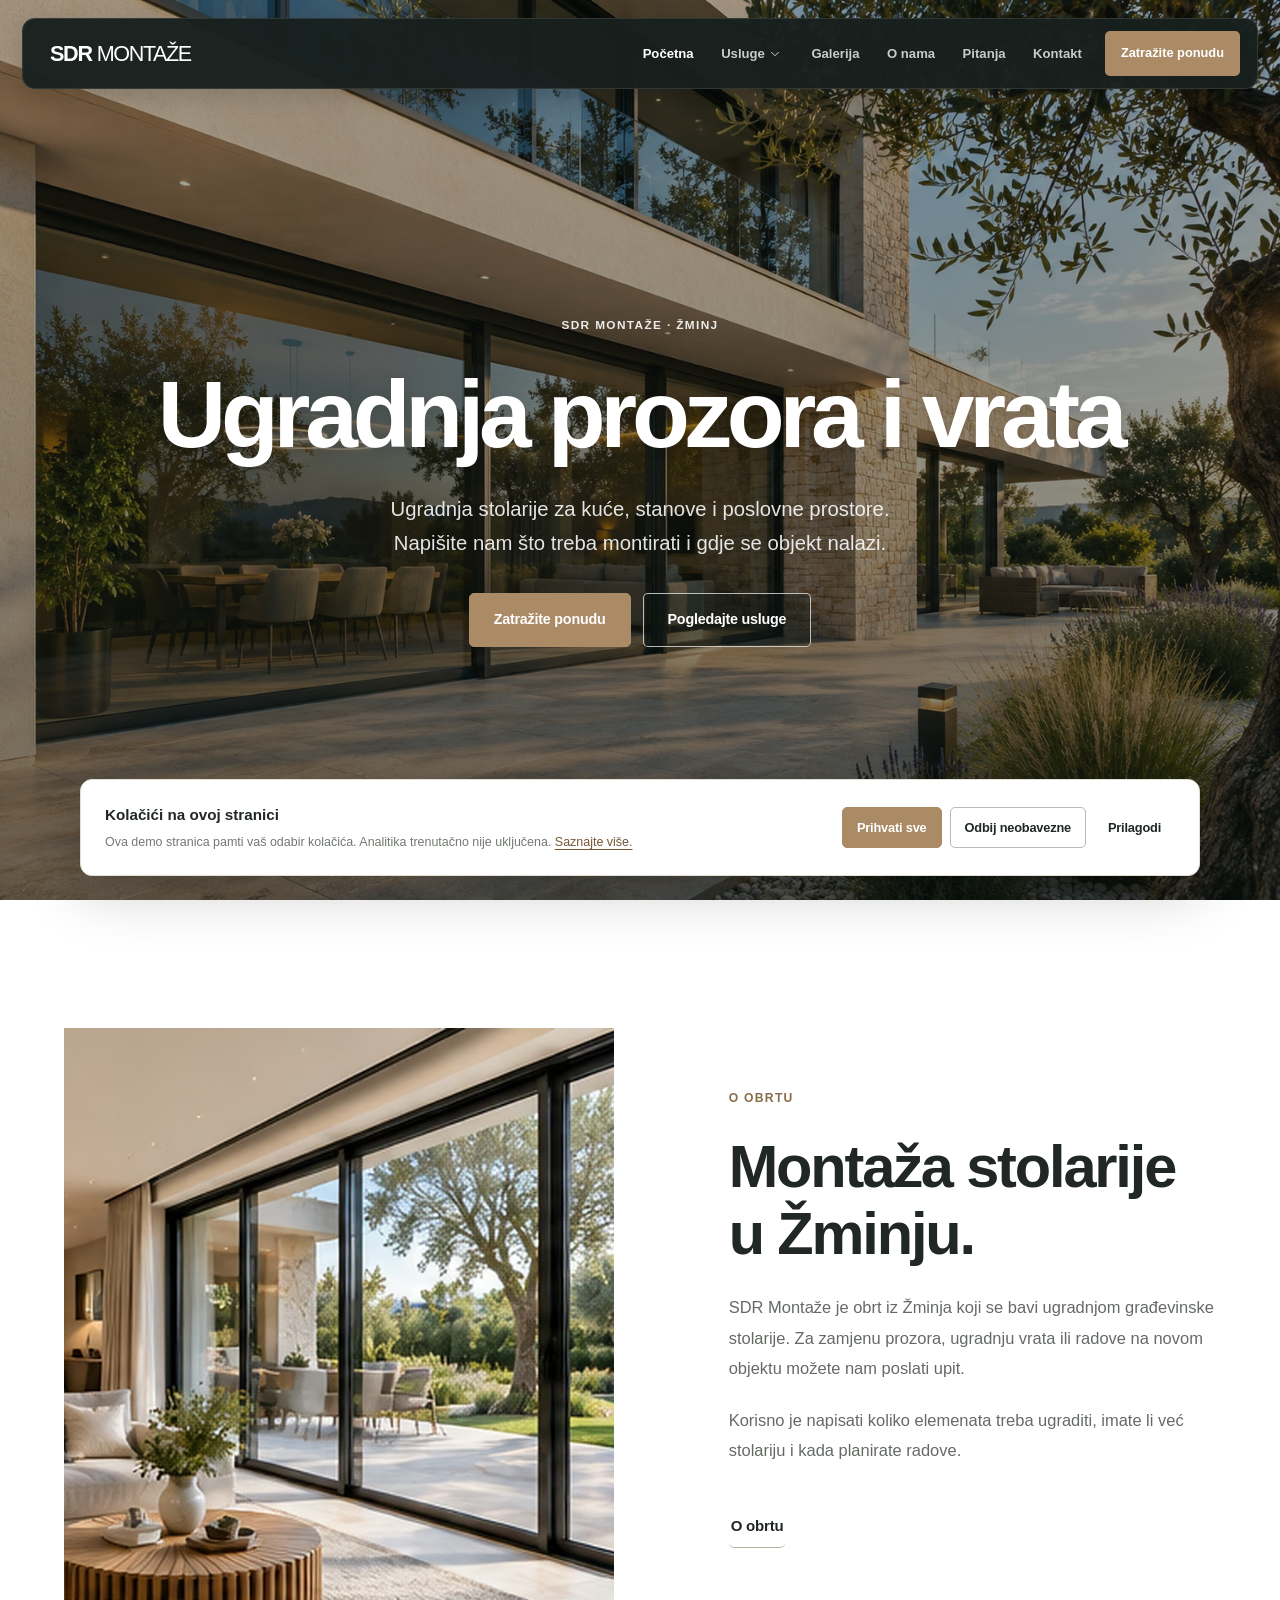
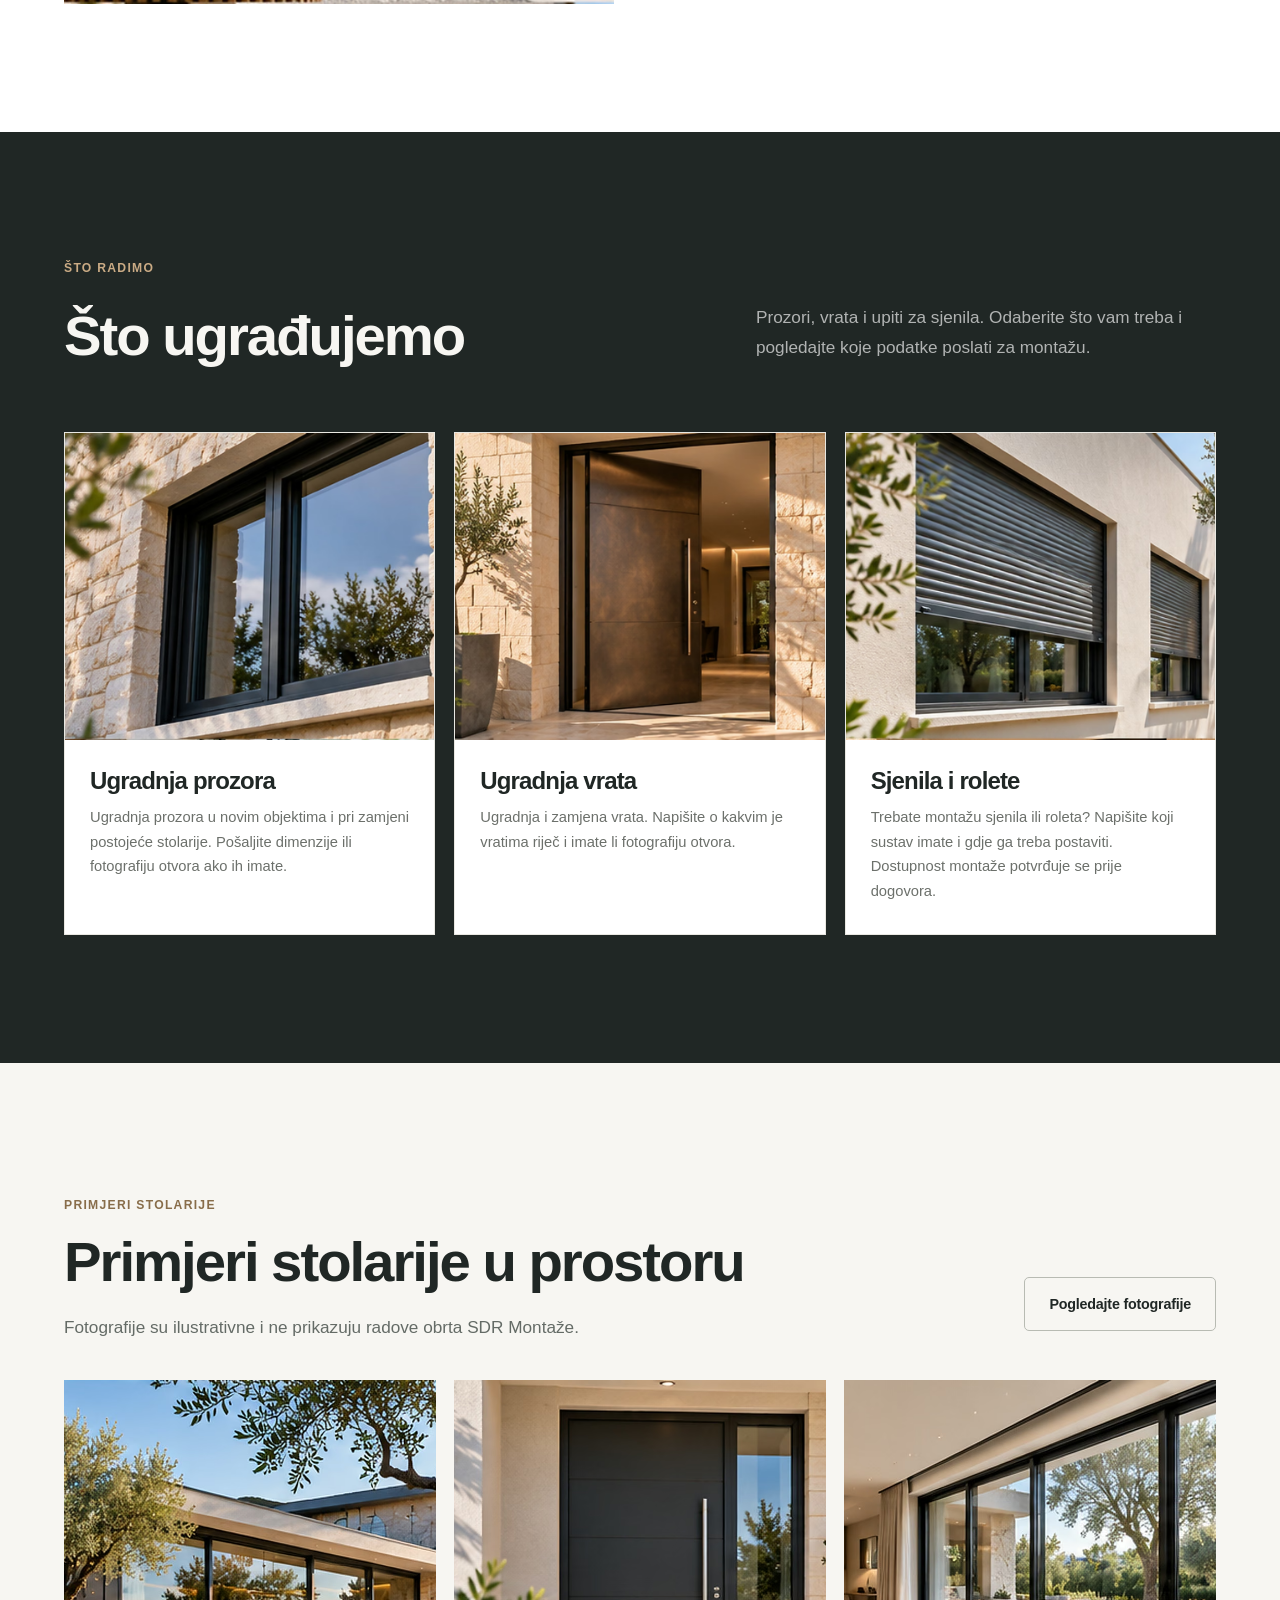
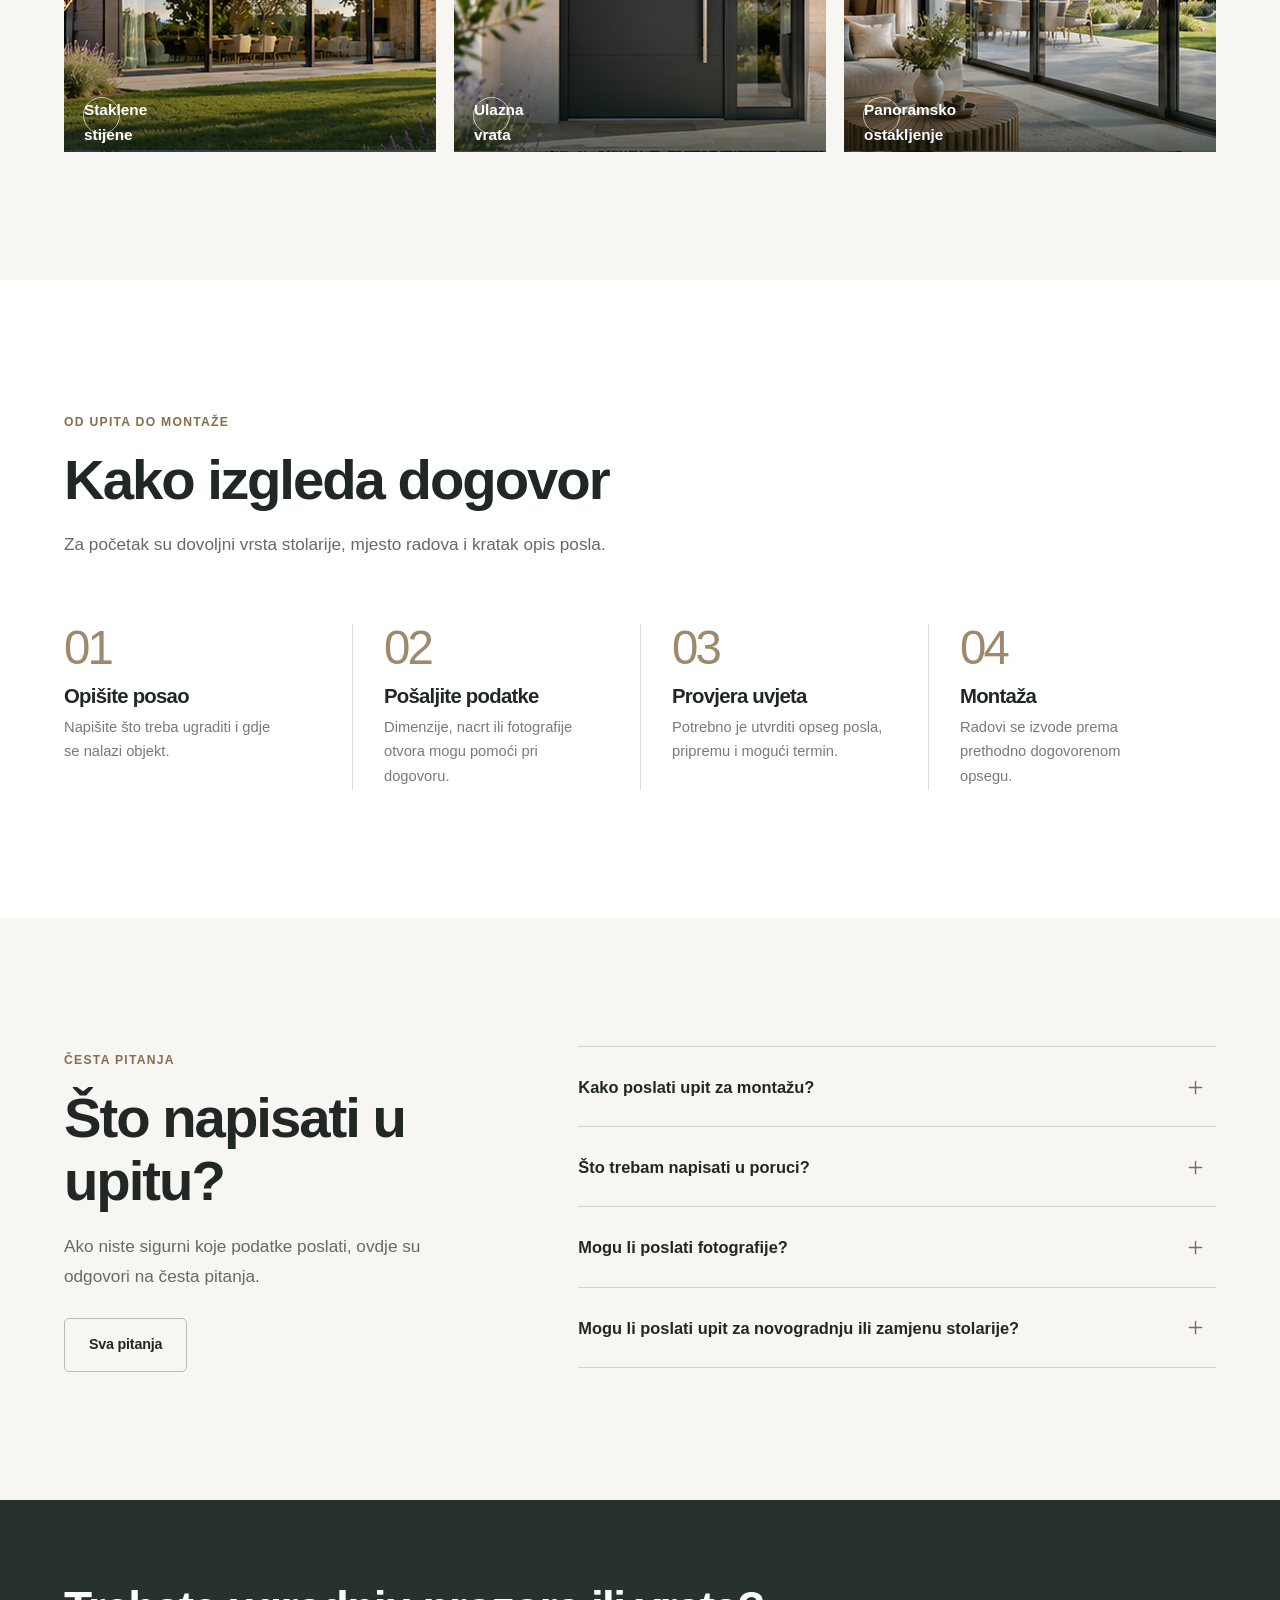
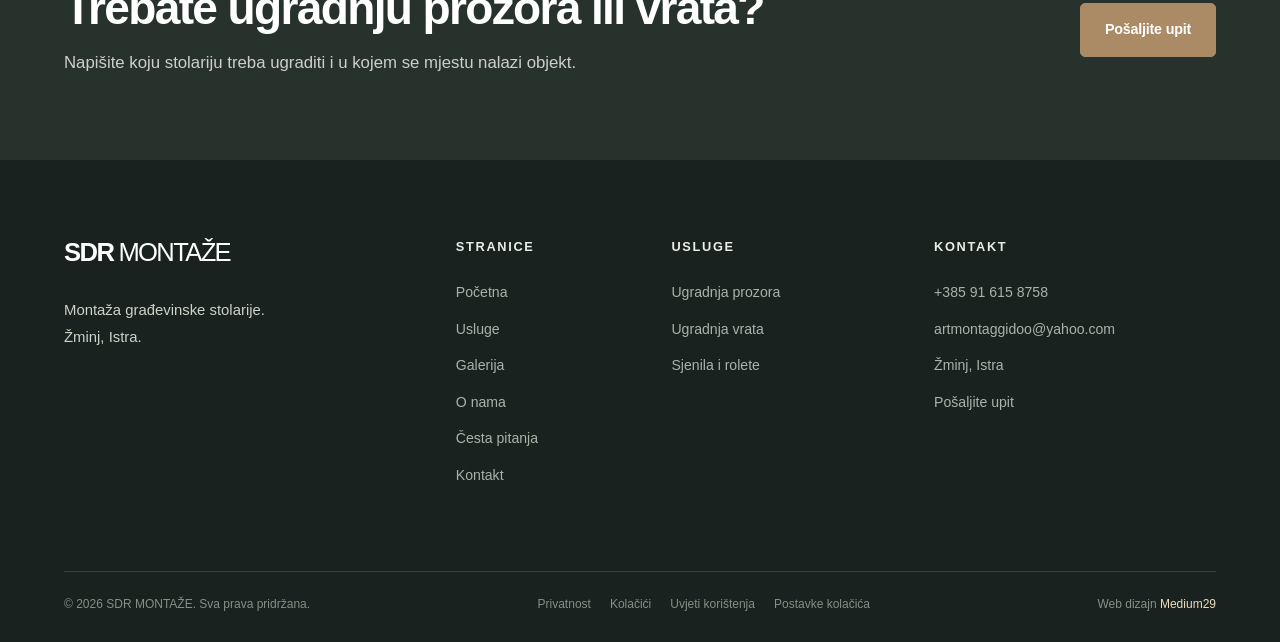
==== commit 71968147: "4" ====
--- a/index.html
+++ b/index.html
@@ -1,4 +1,5 @@
-<!doctype html><html lang="hr"><head><meta charset="utf-8"><meta name="viewport" content="width=device-width,initial-scale=1,viewport-fit=cover"><meta name="theme-color" content="#202725"><meta name="color-scheme" content="light"><meta name="description" content="SDR Montaže iz Žminja. Ugradnja prozora i vrata za nove i postojeće objekte. Pogledajte usluge i pošaljite upit za montažu."><meta name="robots" content="noindex,nofollow" data-seo-robots><title>SDR Montaže | Ugradnja prozora i vrata – Žminj</title><meta property="og:type" content="website"><meta property="og:locale" content="hr_HR"><meta property="og:site_name" content="SDR Montaže"><meta property="og:title" content="SDR Montaže | Ugradnja prozora i vrata – Žminj"><meta property="og:description" content="SDR Montaže iz Žminja. Ugradnja prozora i vrata za nove i postojeće objekte. Pogledajte usluge i pošaljite upit za montažu."><meta property="og:image" content="/assets/images/og-image.jpg"><meta name="twitter:card" content="summary_large_image"><link rel="icon" href="/favicon.svg" type="image/svg+xml"><link rel="apple-touch-icon" href="/assets/images/apple-touch-icon.png"><link rel="preload" as="image" href="/assets/images/hero-960.avif" imagesrcset="/assets/images/hero-640.avif 640w, /assets/images/hero-960.avif 960w, /assets/images/hero-1600.avif 1600w" imagesizes="100vw" type="image/avif"><script id="intro-preload-guard">(function(){
+<!DOCTYPE html>
+<html lang="hr"><head><meta charset="utf-8"/><meta content="width=device-width,initial-scale=1,viewport-fit=cover" name="viewport"/><meta content="#202725" name="theme-color"/><meta content="light" name="color-scheme"/><meta content="SDR Montaže iz Žminja. Ugradnja prozora i vrata za nove i postojeće objekte. Pogledajte usluge i pošaljite upit za montažu." name="description"/><meta content="noindex,nofollow" data-seo-robots="" name="robots"/><title>SDR Montaže | Ugradnja prozora i vrata – Žminj</title><meta content="website" property="og:type"/><meta content="hr_HR" property="og:locale"/><meta content="SDR Montaže" property="og:site_name"/><meta content="SDR Montaže | Ugradnja prozora i vrata – Žminj" property="og:title"/><meta content="SDR Montaže iz Žminja. Ugradnja prozora i vrata za nove i postojeće objekte. Pogledajte usluge i pošaljite upit za montažu." property="og:description"/><meta content="/assets/images/og-image.jpg" property="og:image"/><meta content="summary_large_image" name="twitter:card"/><link href="/favicon.svg" rel="icon" type="image/svg+xml"/><link href="/assets/images/apple-touch-icon.png" rel="apple-touch-icon"/><link as="image" href="/assets/images/hero-960.avif" imagesizes="100vw" imagesrcset="/assets/images/hero-640.avif 640w, /assets/images/hero-960.avif 960w, /assets/images/hero-1600.avif 1600w" rel="preload" type="image/avif"/><script id="intro-preload-guard">(function(){
   var root=document.documentElement;
   try {
     if (window.matchMedia && window.matchMedia('(prefers-reduced-motion: reduce)').matches) return;
@@ -7,12 +8,12 @@
   root.classList.add('intro-pending');
   // If the main bundle fails to load, do not leave visitors behind the intro.
   window.setTimeout(function(){root.classList.remove('intro-pending')},5000);
-})();</script><link rel="stylesheet" href="/assets/css/main.css"><script type="application/ld+json">{"@context": "https://schema.org", "@type": "Organization", "name": "SDR Montaže", "description": "Montaža građevinske stolarije", "address": {"@type": "PostalAddress", "addressLocality": "Žminj", "addressRegion": "Istarska županija", "addressCountry": "HR"}}</script><script type="application/ld+json">{"@context": "https://schema.org", "@type": "BreadcrumbList", "itemListElement": [{"@type": "ListItem", "position": 1, "name": "Početna", "item": "/"}]}</script><script src="/assets/js/site-config.js" defer></script><script src="/assets/js/main.js" defer></script></head><body class="is-home" data-page="home"><a class="skip-link" href="#main">Preskoči na sadržaj</a>
-<header class="site-header" data-header><div class="site-header__inner"><a class="brand" href="/" aria-label="SDR Montaže — početna"><span class="brand__strong">SDR</span><span class="brand__light">MONTAŽE</span><span class="brand__rule"></span></a>
-<nav class="nav" id="main-navigation" aria-label="Glavna navigacija"><a class="nav__link is-current" href="/" aria-current=page>Početna</a><div class="nav__dropdown"><a class="nav__link " href="/usluge/" >Usluge</a><button type="button" class="nav__drop-btn" data-dropdown-toggle aria-label="Otvori popis usluga" aria-expanded="false"><svg class="i" width="14" height="14" viewBox="0 0 24 24" fill="none" stroke="currentColor" stroke-width="1.65" stroke-linecap="round" stroke-linejoin="round" aria-hidden="true"><path d="m6 9 6 6 6-6"/></svg></button><div class="nav__submenu" role="menu"><a role="menuitem" href="/ugradnja-prozora/">Ugradnja prozora</a><a role="menuitem" href="/ugradnja-vrata/">Ugradnja vrata</a><a role="menuitem" href="/sjenila-rolete/">Sjenila i rolete</a></div></div><a class="nav__link " href="/nasi-radovi/" >Galerija</a><a class="nav__link " href="/o-nama/" >O nama</a><a class="nav__link " href="/cesta-pitanja/" >Pitanja</a><a class="nav__link " href="/kontakt/" >Kontakt</a><a class="nav__mobile-cta" href="/kontakt/">Zatražite ponudu <svg class="i" width="17" height="17" viewBox="0 0 24 24" fill="none" stroke="currentColor" stroke-width="1.65" stroke-linecap="round" stroke-linejoin="round" aria-hidden="true"><path d="M7 17 17 7M8 7h9v9"/></svg></a></nav>
-<a class="header-cta" href="/kontakt/">Zatražite ponudu <svg class="i" width="15" height="15" viewBox="0 0 24 24" fill="none" stroke="currentColor" stroke-width="1.65" stroke-linecap="round" stroke-linejoin="round" aria-hidden="true"><path d="M7 17 17 7M8 7h9v9"/></svg></a>
-<button class="menu-toggle" aria-label="Otvori izbornik" aria-controls="main-navigation" aria-expanded="false" data-menu-toggle><span></span><span></span></button></div></header><div class="menu-scrim" data-menu-scrim></div><div class="intro" id="site-intro" aria-hidden="true"><div class="intro__visual"><picture class="intro__picture"><source type="image/avif" srcset="/assets/images/hero-640.avif 640w, /assets/images/hero-960.avif 960w, /assets/images/hero-1600.avif 1600w" sizes="100vw"><source type="image/webp" srcset="/assets/images/hero-640.webp 640w, /assets/images/hero-960.webp 960w, /assets/images/hero-1600.webp 1600w" sizes="100vw"><img src="/assets/images/hero-1600.webp" alt="" loading="eager" decoding="async" fetchpriority="high"></picture></div><div class="intro__shade"></div><div class="intro__center"><div class="intro__wordmark"><span>SDR</span><span class="intro__thin">MONTAŽE</span></div><div class="intro__underline"></div><span class="intro__micro">MONTAŽA GRAĐEVINSKE STOLARIJE</span></div><button type="button" data-intro-skip class="intro__skip" aria-label="Preskoči uvodnu animaciju">Preskoči <svg class="i" width="17" height="17" viewBox="0 0 24 24" fill="none" stroke="currentColor" stroke-width="1.65" stroke-linecap="round" stroke-linejoin="round" aria-hidden="true"><path d="M5 12h14M13 5l7 7-7 7"/></svg></button></div><main id="main"><section class="hero"><div class="hero__image"><picture class=""><source type="image/avif" srcset="/assets/images/hero-640.avif 640w, /assets/images/hero-960.avif 960w, /assets/images/hero-1600.avif 1600w" sizes="100vw"><source type="image/webp" srcset="/assets/images/hero-640.webp 640w, /assets/images/hero-960.webp 960w, /assets/images/hero-1600.webp 1600w" sizes="100vw"><img src="/assets/images/hero-1600.webp" alt="Moderan objekt s prostranim staklenim stijenama i aluminijskim okvirima" loading="eager" decoding="async" fetchpriority="high"></picture></div><div class="hero__veil"></div><div class="hero__content container"><span class="hero__eyebrow"><span></span> SDR MONTAŽE · ŽMINJ</span><h1>Ugradnja <em>prozora i vrata.</em></h1><p>Ugradnja stolarije za kuće, stanove i poslovne prostore. Napišite nam što treba montirati i gdje se objekt nalazi.</p><div class="hero__buttons"><a class="btn btn--gold" href="/kontakt/" ><span>Zatražite ponudu</span><svg class="i" width="19" height="19" viewBox="0 0 24 24" fill="none" stroke="currentColor" stroke-width="1.65" stroke-linecap="round" stroke-linejoin="round" aria-hidden="true"><path d="M7 17 17 7M8 7h9v9"/></svg></a><a class="btn btn--glass" href="/usluge/" ><span>Pogledajte usluge</span><svg class="i" width="19" height="19" viewBox="0 0 24 24" fill="none" stroke="currentColor" stroke-width="1.65" stroke-linecap="round" stroke-linejoin="round" aria-hidden="true"><path d="M5 12h14M13 5l7 7-7 7"/></svg></a></div></div><a href="#predstavljanje" class="hero__scroll" aria-label="Pomakni na sadržaj"><span>POGLEDAJTE DALJE</span><span class="hero__scroll-line"></span></a><div class="hero__side">PROZORI · VRATA · ŽMINJ</div></section><section class="section intro-about" id="predstavljanje"><div class="container split-layout"><div class="split-layout__media reveal"><picture class=""><source srcset="/assets/images/glass-interior.avif" type="image/avif"><img src="/assets/images/glass-interior.webp" alt="Ilustrativni prikaz prostrane staklene stijene prema vrtu" loading="lazy" decoding="async" width="980" height="700"></picture><span class="photo-index">01 / STOLARIJA</span></div><div class="split-layout__copy reveal"><span class="eyebrow">O OBRTU</span><h2>Montaža stolarije u Žminju.</h2><p>SDR Montaže je obrt iz Žminja koji se bavi ugradnjom građevinske stolarije. Za zamjenu prozora, ugradnju vrata ili radove na novom objektu možete nam poslati upit.</p><p>Korisno je napisati koliko elemenata treba ugraditi, imate li već stolariju i kada planirate radove.</p><a class="btn btn--text-dark" href="/o-nama/" ><span>O obrtu</span><svg class="i" width="19" height="19" viewBox="0 0 24 24" fill="none" stroke="currentColor" stroke-width="1.65" stroke-linecap="round" stroke-linejoin="round" aria-hidden="true"><path d="M7 17 17 7M8 7h9v9"/></svg></a><div class="split-layout__micro"><span>ŽMINJ, ISTRA</span><span>MONTAŽA GRAĐEVINSKE STOLARIJE</span></div></div></div></section><section class="section section--dark" id="usluge"><div class="container"><div class="section-head section-head--split"><span class="eyebrow">ŠTO RADIMO</span><h2>Što ugrađujemo</h2><p>Prozori, vrata i upiti za sjenila. Odaberite što vam treba i pogledajte koje podatke poslati za montažu.</p></div>
-<div class="services-grid"><a href="/ugradnja-prozora/" class="service-card reveal"><div class="service-card__media"><picture class=""><source srcset="/assets/images/window-detail.avif" type="image/avif"><img src="/assets/images/window-detail.webp" alt="Ugradnja prozora" loading="lazy" decoding="async" width="980" height="700"></picture><span class="service-card__num">01</span></div><div class="service-card__copy"><div><h3>Ugradnja prozora</h3><p>Ugradnja prozora u novim objektima i pri zamjeni postojeće stolarije. Pošaljite dimenzije ili fotografiju otvora ako ih imate.</p></div><span class="circle-arrow"><svg class="i" width="20" height="20" viewBox="0 0 24 24" fill="none" stroke="currentColor" stroke-width="1.65" stroke-linecap="round" stroke-linejoin="round" aria-hidden="true"><path d="M7 17 17 7M8 7h9v9"/></svg></span></div></a><a href="/ugradnja-vrata/" class="service-card reveal"><div class="service-card__media"><picture class=""><source srcset="/assets/images/door.avif" type="image/avif"><img src="/assets/images/door.webp" alt="Ugradnja vrata" loading="lazy" decoding="async" width="980" height="700"></picture><span class="service-card__num">02</span></div><div class="service-card__copy"><div><h3>Ugradnja vrata</h3><p>Ugradnja i zamjena vrata. Napišite o kakvim je vratima riječ i imate li fotografiju otvora.</p></div><span class="circle-arrow"><svg class="i" width="20" height="20" viewBox="0 0 24 24" fill="none" stroke="currentColor" stroke-width="1.65" stroke-linecap="round" stroke-linejoin="round" aria-hidden="true"><path d="M7 17 17 7M8 7h9v9"/></svg></span></div></a><a href="/sjenila-rolete/" class="service-card reveal"><div class="service-card__media"><picture class=""><source srcset="/assets/images/shading.avif" type="image/avif"><img src="/assets/images/shading.webp" alt="Sjenila i rolete" loading="lazy" decoding="async" width="980" height="700"></picture><span class="service-card__num">03</span></div><div class="service-card__copy"><div><h3>Sjenila i rolete</h3><p>Trebate montažu sjenila ili roleta? Napišite koji sustav imate i gdje ga treba postaviti. Dostupnost montaže potvrđuje se prije dogovora.</p></div><span class="circle-arrow"><svg class="i" width="20" height="20" viewBox="0 0 24 24" fill="none" stroke="currentColor" stroke-width="1.65" stroke-linecap="round" stroke-linejoin="round" aria-hidden="true"><path d="M7 17 17 7M8 7h9v9"/></svg></span></div></a></div></div></section><section class="statement"><div class="container statement__inner"><span class="eyebrow">PROZORI I VRATA</span><p>Pri montaži je važno znati dimenzije otvora i vrstu stolarije. <span>Priprema se razlikuje od objekta do objekta.</span></p></div></section><section class="section section--cream"><div class="container"><div class="gallery-section-head"><div class="section-head "><span class="eyebrow">PRIMJERI STOLARIJE</span><h2>Primjeri stolarije u prostoru</h2><p>Fotografije su ilustrativne i ne prikazuju radove obrta SDR Montaže.</p></div><div><a class="btn btn--outline-dark" href="/nasi-radovi/" ><span>Pogledajte fotografije</span><svg class="i" width="19" height="19" viewBox="0 0 24 24" fill="none" stroke="currentColor" stroke-width="1.65" stroke-linecap="round" stroke-linejoin="round" aria-hidden="true"><path d="M5 12h14M13 5l7 7-7 7"/></svg></a></div></div><div class="gallery-grid gallery-grid--preview"><button type="button" class="gallery-tile reveal" data-gallery-item data-gallery-cat="prozori" data-gallery-index="0" data-full-src="/assets/images/villa-modern.webp" data-title="Staklene stijene" aria-label="Otvori ilustrativnu fotografiju: Staklene stijene"><picture class=""><source srcset="/assets/images/villa-modern.avif" type="image/avif"><img src="/assets/images/villa-modern.webp" alt="Staklene stijene" loading="lazy" decoding="async" width="980" height="700"></picture><span class="gallery-tile__info"><span>Staklene stijene</span><span><svg class="i" width="20" height="20" viewBox="0 0 24 24" fill="none" stroke="currentColor" stroke-width="1.65" stroke-linecap="round" stroke-linejoin="round" aria-hidden="true"><path d="M7 17 17 7M8 7h9v9"/></svg></span></span></button><button type="button" class="gallery-tile reveal" data-gallery-item data-gallery-cat="vrata" data-gallery-index="1" data-full-src="/assets/images/front-entry.webp" data-title="Ulazna vrata" aria-label="Otvori ilustrativnu fotografiju: Ulazna vrata"><picture class=""><source srcset="/assets/images/front-entry.avif" type="image/avif"><img src="/assets/images/front-entry.webp" alt="Ulazna vrata" loading="lazy" decoding="async" width="980" height="700"></picture><span class="gallery-tile__info"><span>Ulazna vrata</span><span><svg class="i" width="20" height="20" viewBox="0 0 24 24" fill="none" stroke="currentColor" stroke-width="1.65" stroke-linecap="round" stroke-linejoin="round" aria-hidden="true"><path d="M7 17 17 7M8 7h9v9"/></svg></span></span></button><button type="button" class="gallery-tile reveal" data-gallery-item data-gallery-cat="prozori" data-gallery-index="2" data-full-src="/assets/images/glass-interior.webp" data-title="Panoramsko ostakljenje" aria-label="Otvori ilustrativnu fotografiju: Panoramsko ostakljenje"><picture class=""><source srcset="/assets/images/glass-interior.avif" type="image/avif"><img src="/assets/images/glass-interior.webp" alt="Panoramsko ostakljenje" loading="lazy" decoding="async" width="980" height="700"></picture><span class="gallery-tile__info"><span>Panoramsko ostakljenje</span><span><svg class="i" width="20" height="20" viewBox="0 0 24 24" fill="none" stroke="currentColor" stroke-width="1.65" stroke-linecap="round" stroke-linejoin="round" aria-hidden="true"><path d="M7 17 17 7M8 7h9v9"/></svg></span></span></button></div></div></section><section class="section section--white"><div class="container"><div class="section-head "><span class="eyebrow">OD UPITA DO MONTAŽE</span><h2>Kako izgleda dogovor</h2><p>Za početak su dovoljni vrsta stolarije, mjesto radova i kratak opis posla.</p></div>
-<div class="process-grid"><div class="process-item reveal"><span>01</span><div class="process-item__line"></div><h3>Opišite posao</h3><p>Napišite što treba ugraditi i gdje se nalazi objekt.</p></div><div class="process-item reveal"><span>02</span><div class="process-item__line"></div><h3>Pošaljite podatke</h3><p>Dimenzije, nacrt ili fotografije otvora mogu pomoći pri dogovoru.</p></div><div class="process-item reveal"><span>03</span><div class="process-item__line"></div><h3>Provjera uvjeta</h3><p>Potrebno je utvrditi opseg posla, pripremu i mogući termin.</p></div><div class="process-item reveal"><span>04</span><div class="process-item__line"></div><h3>Montaža</h3><p>Radovi se izvode prema prethodno dogovorenom opsegu.</p></div></div></div></section><section class="section section--cream"><div class="container faq-layout"><div class="faq-layout__aside"><div class="section-head "><span class="eyebrow">ČESTA PITANJA</span><h2>Što napisati u upitu?</h2><p>Ako niste sigurni koje podatke poslati, ovdje su odgovori na česta pitanja.</p></div><a class="btn btn--outline-dark" href="/cesta-pitanja/" ><span>Sva pitanja</span><svg class="i" width="19" height="19" viewBox="0 0 24 24" fill="none" stroke="currentColor" stroke-width="1.65" stroke-linecap="round" stroke-linejoin="round" aria-hidden="true"><path d="M5 12h14M13 5l7 7-7 7"/></svg></a></div><div class="faq-list"><details class="faq-item"><summary><span>Kako poslati upit za montažu?</span><svg class="i" width="21" height="21" viewBox="0 0 24 24" fill="none" stroke="currentColor" stroke-width="1.65" stroke-linecap="round" stroke-linejoin="round" aria-hidden="true"><path d="M12 5v14M5 12h14"/></svg></summary><div class="faq-item__answer"><p>Pošaljite poruku preko kontakt stranice ili nazovite. Napišite je li riječ o prozorima, vratima ili sjenilima i gdje se objekt nalazi.</p></div></details><details class="faq-item"><summary><span>Što trebam napisati u poruci?</span><svg class="i" width="21" height="21" viewBox="0 0 24 24" fill="none" stroke="currentColor" stroke-width="1.65" stroke-linecap="round" stroke-linejoin="round" aria-hidden="true"><path d="M12 5v14M5 12h14"/></svg></summary><div class="faq-item__answer"><p>Navedite vrstu stolarije, broj elemenata, lokaciju i okvirni termin. Ako imate mjere, nacrt ili fotografije, spomenite ih. Nije problem ako još nemate sve podatke.</p></div></details><details class="faq-item"><summary><span>Mogu li poslati fotografije?</span><svg class="i" width="21" height="21" viewBox="0 0 24 24" fill="none" stroke="currentColor" stroke-width="1.65" stroke-linecap="round" stroke-linejoin="round" aria-hidden="true"><path d="M12 5v14M5 12h14"/></svg></summary><div class="faq-item__answer"><p>Da, fotografije možete poslati e-mailom. Najkorisnije su fotografije otvora i postojeće stolarije koju treba zamijeniti.</p></div></details><details class="faq-item"><summary><span>Mogu li poslati upit za novogradnju ili zamjenu stolarije?</span><svg class="i" width="21" height="21" viewBox="0 0 24 24" fill="none" stroke="currentColor" stroke-width="1.65" stroke-linecap="round" stroke-linejoin="round" aria-hidden="true"><path d="M12 5v14M5 12h14"/></svg></summary><div class="faq-item__answer"><p>Možete poslati upit u oba slučaja. Napišite u kojoj je fazi objekt i koja se stolarija ugrađuje. Nakon toga može se provjeriti mogućnost izvedbe.</p></div></details></div></div></section><section class="cta-band"><div class="cta-band__picture"><picture class=""><source type="image/avif" srcset="/assets/images/hero-640.avif 640w, /assets/images/hero-960.avif 960w, /assets/images/hero-1600.avif 1600w" sizes="100vw"><source type="image/webp" srcset="/assets/images/hero-640.webp 640w, /assets/images/hero-960.webp 960w, /assets/images/hero-1600.webp 1600w" sizes="100vw"><img src="/assets/images/hero-1600.webp" alt="Moderan objekt s velikim ostakljenim površinama" loading="lazy" decoding="async" ></picture></div><div class="cta-band__overlay"></div><div class="container cta-band__inner"><div><span class="eyebrow eyebrow--light">KONTAKT</span><h2>Trebate ugradnju prozora ili vrata?</h2><p>Napišite koju stolariju treba ugraditi i u kojem se mjestu nalazi objekt.</p></div><a class="btn btn--gold" href="/kontakt/" ><span>Pošaljite upit</span><svg class="i" width="19" height="19" viewBox="0 0 24 24" fill="none" stroke="currentColor" stroke-width="1.65" stroke-linecap="round" stroke-linejoin="round" aria-hidden="true"><path d="M7 17 17 7M8 7h9v9"/></svg></a></div></section></main><footer class="footer"><div class="container"><div class="footer__top"><div class="footer__identity"><a class="brand brand--footer" href="/"><span class="brand__strong">SDR</span><span class="brand__light">MONTAŽE</span></a><p>Montaža građevinske stolarije.<br>Žminj, Istra.</p><p class="footer__small">Za upit navedite vrstu stolarije i mjesto montaže.</p></div>
-<div class="footer__col"><h3>Stranice</h3><a href="/">Početna</a><a href="/usluge/">Usluge</a><a href="/nasi-radovi/">Galerija</a><a href="/o-nama/">O nama</a><a href="/cesta-pitanja/">Česta pitanja</a><a href="/kontakt/">Kontakt</a></div><div class="footer__col"><h3>Usluge</h3><a href="/ugradnja-prozora/">Ugradnja prozora</a><a href="/ugradnja-vrata/">Ugradnja vrata</a><a href="/sjenila-rolete/">Sjenila i rolete</a></div><div class="footer__col"><h3>Kontakt</h3><a href="tel:+385916158758">+385 91 615 8758</a><a href="mailto:artmontaggidoo@yahoo.com">artmontaggidoo@yahoo.com</a><span>Žminj, Istra</span><a href="/kontakt/">Pošaljite upit <svg class="i" width="14" height="14" viewBox="0 0 24 24" fill="none" stroke="currentColor" stroke-width="1.65" stroke-linecap="round" stroke-linejoin="round" aria-hidden="true"><path d="M7 17 17 7M8 7h9v9"/></svg></a></div></div>
-<div class="footer__bottom"><span>© <span data-year>2026</span> SDR MONTAŽE. Sva prava pridržana.</span><div><a href="/privatnost/">Privatnost</a><a href="/kolacici/">Kolačići</a><a href="/uvjeti-koristenja/">Uvjeti korištenja</a><button class="footer__cookies" data-cookie-settings>Postavke kolačića</button></div><span class="footer__credit">Web dizajn <a href="https://medium29.com" rel="noopener noreferrer" target="_blank">Medium29</a></span></div></div></footer><div class="mobile-actions" aria-label="Brzi kontakt"><a href="tel:+385916158758"><svg class="i" width="18" height="18" viewBox="0 0 24 24" fill="none" stroke="currentColor" stroke-width="1.65" stroke-linecap="round" stroke-linejoin="round" aria-hidden="true"><path d="M22 16.9v3a2 2 0 0 1-2.2 2 19.7 19.7 0 0 1-8.6-3.1 19.3 19.3 0 0 1-6-6A19.7 19.7 0 0 1 2.1 4.2 2 2 0 0 1 4.1 2h3a2 2 0 0 1 2 1.7c.15.97.41 1.94.77 2.85a2 2 0 0 1-.45 2.1L8.15 9.9a16 16 0 0 0 6 6l1.25-1.25a2 2 0 0 1 2.1-.45c.91.36 1.88.62 2.85.77a2 2 0 0 1 1.65 1.93z"/></svg><span>Nazovite nas</span></a><a href="/kontakt/"><svg class="i" width="18" height="18" viewBox="0 0 24 24" fill="none" stroke="currentColor" stroke-width="1.65" stroke-linecap="round" stroke-linejoin="round" aria-hidden="true"><rect x="2" y="4" width="20" height="16" rx="2"/><path d="m22 7-10 7L2 7"/></svg><span>Pošaljite upit</span></a></div><div class="cookie-banner" data-cookie-banner role="dialog" aria-modal="false" aria-label="Postavke kolačića" hidden><div class="cookie-banner__copy"><strong>Kolačići na ovoj stranici</strong><p>Ova demo stranica pamti vaš odabir kolačića. Analitika trenutačno nije uključena. <a href="/kolacici/">Saznajte više.</a></p></div><div class="cookie-banner__buttons"><button data-cookie-accept class="btn btn--gold btn--small">Prihvati sve</button><button data-cookie-reject class="btn btn--outline-dark btn--small">Odbij neobavezne</button><button data-cookie-customize class="btn btn--text btn--small">Prilagodi</button></div></div><div class="cookie-preferences" data-cookie-modal hidden><div class="cookie-preferences__panel" role="dialog" aria-modal="true" aria-label="Postavke kolačića"><div class="cookie-preferences__top"><h2>Postavke kolačića</h2><button data-cookie-modal-close aria-label="Zatvori">✕</button></div><p>Nužni kolačići potrebni su za funkcioniranje stranice. Analitički kolačići nisu aktivni u ovoj demo verziji.</p><label class="cookie-preferences__toggle"><span><strong>Nužni kolačići</strong><small>Uvijek aktivni</small></span><input type="checkbox" checked disabled></label><label class="cookie-preferences__toggle"><span><strong>Analitički kolačići</strong><small>Mogu se uključiti tek nakon postavljanja analitike.</small></span><input type="checkbox" data-analytics-choice></label><button class="btn btn--gold" data-cookie-save>Spremi postavke</button></div></div><dialog class="lightbox" id="gallery-lightbox" aria-label="Pregled fotografije"><button type="button" class="lightbox__close" aria-label="Zatvori fotografiju" data-lightbox-close><svg class="i" width="25" height="25" viewBox="0 0 24 24" fill="none" stroke="currentColor" stroke-width="1.65" stroke-linecap="round" stroke-linejoin="round" aria-hidden="true"><path d="M18 6 6 18M6 6l12 12"/></svg></button><div class="lightbox__stage"><button class="lightbox__prev" type="button" aria-label="Prethodna fotografija" data-lightbox-prev>‹</button><img data-lightbox-img src="" alt=""><button class="lightbox__next" type="button" aria-label="Sljedeća fotografija" data-lightbox-next>›</button></div><div class="lightbox__caption"><span data-lightbox-caption></span><span>Ilustrativna fotografija</span></div></dialog></body></html>+})();</script><link href="/assets/css/main.css" rel="stylesheet"/><script type="application/ld+json">{"@context": "https://schema.org", "@type": "Organization", "name": "SDR Montaže", "description": "Montaža građevinske stolarije", "address": {"@type": "PostalAddress", "addressLocality": "Žminj", "addressRegion": "Istarska županija", "addressCountry": "HR"}}</script><script type="application/ld+json">{"@context": "https://schema.org", "@type": "BreadcrumbList", "itemListElement": [{"@type": "ListItem", "position": 1, "name": "Početna", "item": "/"}]}</script><script defer="" src="/assets/js/site-config.js"></script><script defer="" src="/assets/js/main.js"></script></head><body class="is-home" data-page="home"><a class="skip-link" href="#main">Preskoči na sadržaj</a>
+<header class="site-header" data-header=""><div class="site-header__inner"><a aria-label="SDR Montaže — početna" class="brand" href="/"><span class="brand__strong">SDR</span><span class="brand__light">MONTAŽE</span></a>
+<nav aria-label="Glavna navigacija" class="nav" id="main-navigation"><a aria-current="page" class="nav__link is-current" href="/">Početna</a><div class="nav__dropdown"><a class="nav__link" href="/usluge/">Usluge</a><button aria-expanded="false" aria-label="Otvori popis usluga" class="nav__drop-btn" data-dropdown-toggle="" type="button"><svg aria-hidden="true" class="i" fill="none" height="14" stroke="currentColor" stroke-linecap="round" stroke-linejoin="round" stroke-width="1.65" viewbox="0 0 24 24" width="14"><path d="m6 9 6 6 6-6"></path></svg></button><div class="nav__submenu" role="menu"><a href="/ugradnja-prozora/" role="menuitem">Ugradnja prozora</a><a href="/ugradnja-vrata/" role="menuitem">Ugradnja vrata</a><a href="/sjenila-rolete/" role="menuitem">Sjenila i rolete</a></div></div><a class="nav__link" href="/nasi-radovi/">Galerija</a><a class="nav__link" href="/o-nama/">O nama</a><a class="nav__link" href="/cesta-pitanja/">Pitanja</a><a class="nav__link" href="/kontakt/">Kontakt</a><a class="nav__mobile-cta" href="/kontakt/">Zatražite ponudu </a></nav>
+<a class="header-cta" href="/kontakt/">Zatražite ponudu </a>
+<button aria-controls="main-navigation" aria-expanded="false" aria-label="Otvori izbornik" class="menu-toggle" data-menu-toggle=""><span></span><span></span></button></div></header><div class="menu-scrim" data-menu-scrim=""></div><div aria-hidden="true" class="intro" id="site-intro"><div class="intro__visual"><picture class="intro__picture"><source sizes="100vw" srcset="/assets/images/hero-640.avif 640w, /assets/images/hero-960.avif 960w, /assets/images/hero-1600.avif 1600w" type="image/avif"/><source sizes="100vw" srcset="/assets/images/hero-640.webp 640w, /assets/images/hero-960.webp 960w, /assets/images/hero-1600.webp 1600w" type="image/webp"/><img alt="" decoding="async" fetchpriority="high" loading="eager" src="/assets/images/hero-1600.webp"/></picture></div><div class="intro__shade"></div><div class="intro__center"><div aria-label="SDR Montaže" class="intro__wordmark"><span>SDR</span><span class="intro__thin">MONTAŽE</span></div></div><button aria-label="Preskoči uvodnu animaciju" class="intro__skip" data-intro-skip="" type="button">Preskoči intro</button></div><main id="main"><section class="hero"><div class="hero__image"><picture class=""><source sizes="100vw" srcset="/assets/images/hero-640.avif 640w, /assets/images/hero-960.avif 960w, /assets/images/hero-1600.avif 1600w" type="image/avif"/><source sizes="100vw" srcset="/assets/images/hero-640.webp 640w, /assets/images/hero-960.webp 960w, /assets/images/hero-1600.webp 1600w" type="image/webp"/><img alt="Moderan objekt s prostranim staklenim stijenama i aluminijskim okvirima" decoding="async" fetchpriority="high" loading="eager" src="/assets/images/hero-1600.webp"/></picture></div><div class="hero__veil"></div><div class="hero__content container"><span class="hero__eyebrow"> SDR MONTAŽE · ŽMINJ</span><h1>Ugradnja prozora i vrata</h1><p>Ugradnja stolarije za kuće, stanove i poslovne prostore. Napišite nam što treba montirati i gdje se objekt nalazi.</p><div class="hero__buttons"><a class="btn btn--gold" href="/kontakt/"><span>Zatražite ponudu</span></a><a class="btn btn--glass" href="/usluge/"><span>Pogledajte usluge</span></a></div></div></section><section class="section intro-about" id="predstavljanje"><div class="container split-layout"><div class="split-layout__media"><picture class=""><source srcset="/assets/images/glass-interior.avif" type="image/avif"/><img alt="Ilustrativni prikaz prostrane staklene stijene prema vrtu" decoding="async" height="700" loading="lazy" src="/assets/images/glass-interior.webp" width="980"/></picture></div><div class="split-layout__copy"><span class="eyebrow">O OBRTU</span><h2>Montaža stolarije u Žminju.</h2><p>SDR Montaže je obrt iz Žminja koji se bavi ugradnjom građevinske stolarije. Za zamjenu prozora, ugradnju vrata ili radove na novom objektu možete nam poslati upit.</p><p>Korisno je napisati koliko elemenata treba ugraditi, imate li već stolariju i kada planirate radove.</p><a class="btn btn--text-dark" href="/o-nama/"><span>O obrtu</span></a></div></div></section><section class="section section--dark" id="usluge"><div class="container"><div class="section-head section-head--split"><span class="eyebrow">ŠTO RADIMO</span><h2>Što ugrađujemo</h2><p>Prozori, vrata i upiti za sjenila. Odaberite što vam treba i pogledajte koje podatke poslati za montažu.</p></div>
+<div class="services-grid"><a class="service-card" href="/ugradnja-prozora/"><div class="service-card__media"><picture class=""><source srcset="/assets/images/window-detail.avif" type="image/avif"/><img alt="Ugradnja prozora" decoding="async" height="700" loading="lazy" src="/assets/images/window-detail.webp" width="980"/></picture></div><div class="service-card__copy"><div><h3>Ugradnja prozora</h3><p>Ugradnja prozora u novim objektima i pri zamjeni postojeće stolarije. Pošaljite dimenzije ili fotografiju otvora ako ih imate.</p></div></div></a><a class="service-card" href="/ugradnja-vrata/"><div class="service-card__media"><picture class=""><source srcset="/assets/images/door.avif" type="image/avif"/><img alt="Ugradnja vrata" decoding="async" height="700" loading="lazy" src="/assets/images/door.webp" width="980"/></picture></div><div class="service-card__copy"><div><h3>Ugradnja vrata</h3><p>Ugradnja i zamjena vrata. Napišite o kakvim je vratima riječ i imate li fotografiju otvora.</p></div></div></a><a class="service-card" href="/sjenila-rolete/"><div class="service-card__media"><picture class=""><source srcset="/assets/images/shading.avif" type="image/avif"/><img alt="Sjenila i rolete" decoding="async" height="700" loading="lazy" src="/assets/images/shading.webp" width="980"/></picture></div><div class="service-card__copy"><div><h3>Sjenila i rolete</h3><p>Trebate montažu sjenila ili roleta? Napišite koji sustav imate i gdje ga treba postaviti. Dostupnost montaže potvrđuje se prije dogovora.</p></div></div></a></div></div></section><section class="section section--cream"><div class="container"><div class="gallery-section-head"><div class="section-head"><span class="eyebrow">PRIMJERI STOLARIJE</span><h2>Primjeri stolarije u prostoru</h2><p>Fotografije su ilustrativne i ne prikazuju radove obrta SDR Montaže.</p></div><div><a class="btn btn--outline-dark" href="/nasi-radovi/"><span>Pogledajte fotografije</span></a></div></div><div class="gallery-grid gallery-grid--preview"><button aria-label="Otvori ilustrativnu fotografiju: Staklene stijene" class="gallery-tile" data-full-src="/assets/images/villa-modern.webp" data-gallery-cat="prozori" data-gallery-index="0" data-gallery-item="" data-title="Staklene stijene" type="button"><picture class=""><source srcset="/assets/images/villa-modern.avif" type="image/avif"/><img alt="Staklene stijene" decoding="async" height="700" loading="lazy" src="/assets/images/villa-modern.webp" width="980"/></picture><span class="gallery-tile__info"><span>Staklene stijene</span></span></button><button aria-label="Otvori ilustrativnu fotografiju: Ulazna vrata" class="gallery-tile" data-full-src="/assets/images/front-entry.webp" data-gallery-cat="vrata" data-gallery-index="1" data-gallery-item="" data-title="Ulazna vrata" type="button"><picture class=""><source srcset="/assets/images/front-entry.avif" type="image/avif"/><img alt="Ulazna vrata" decoding="async" height="700" loading="lazy" src="/assets/images/front-entry.webp" width="980"/></picture><span class="gallery-tile__info"><span>Ulazna vrata</span></span></button><button aria-label="Otvori ilustrativnu fotografiju: Panoramsko ostakljenje" class="gallery-tile" data-full-src="/assets/images/glass-interior.webp" data-gallery-cat="prozori" data-gallery-index="2" data-gallery-item="" data-title="Panoramsko ostakljenje" type="button"><picture class=""><source srcset="/assets/images/glass-interior.avif" type="image/avif"/><img alt="Panoramsko ostakljenje" decoding="async" height="700" loading="lazy" src="/assets/images/glass-interior.webp" width="980"/></picture><span class="gallery-tile__info"><span>Panoramsko ostakljenje</span></span></button></div></div></section><section class="section section--white"><div class="container"><div class="section-head"><span class="eyebrow">OD UPITA DO MONTAŽE</span><h2>Kako izgleda dogovor</h2><p>Za početak su dovoljni vrsta stolarije, mjesto radova i kratak opis posla.</p></div>
+<div class="process-grid"><div class="process-item"><span>01</span><h3>Opišite posao</h3><p>Napišite što treba ugraditi i gdje se nalazi objekt.</p></div><div class="process-item"><span>02</span><h3>Pošaljite podatke</h3><p>Dimenzije, nacrt ili fotografije otvora mogu pomoći pri dogovoru.</p></div><div class="process-item"><span>03</span><h3>Provjera uvjeta</h3><p>Potrebno je utvrditi opseg posla, pripremu i mogući termin.</p></div><div class="process-item"><span>04</span><h3>Montaža</h3><p>Radovi se izvode prema prethodno dogovorenom opsegu.</p></div></div></div></section><section class="section section--cream"><div class="container faq-layout"><div class="faq-layout__aside"><div class="section-head"><span class="eyebrow">ČESTA PITANJA</span><h2>Što napisati u upitu?</h2><p>Ako niste sigurni koje podatke poslati, ovdje su odgovori na česta pitanja.</p></div><a class="btn btn--outline-dark" href="/cesta-pitanja/"><span>Sva pitanja</span></a></div><div class="faq-list"><details class="faq-item"><summary><span>Kako poslati upit za montažu?</span><svg aria-hidden="true" class="i" fill="none" height="21" stroke="currentColor" stroke-linecap="round" stroke-linejoin="round" stroke-width="1.65" viewbox="0 0 24 24" width="21"><path d="M12 5v14M5 12h14"></path></svg></summary><div class="faq-item__answer"><p>Pošaljite poruku preko kontakt stranice ili nazovite. Napišite je li riječ o prozorima, vratima ili sjenilima i gdje se objekt nalazi.</p></div></details><details class="faq-item"><summary><span>Što trebam napisati u poruci?</span><svg aria-hidden="true" class="i" fill="none" height="21" stroke="currentColor" stroke-linecap="round" stroke-linejoin="round" stroke-width="1.65" viewbox="0 0 24 24" width="21"><path d="M12 5v14M5 12h14"></path></svg></summary><div class="faq-item__answer"><p>Navedite vrstu stolarije, broj elemenata, lokaciju i okvirni termin. Ako imate mjere, nacrt ili fotografije, spomenite ih. Nije problem ako još nemate sve podatke.</p></div></details><details class="faq-item"><summary><span>Mogu li poslati fotografije?</span><svg aria-hidden="true" class="i" fill="none" height="21" stroke="currentColor" stroke-linecap="round" stroke-linejoin="round" stroke-width="1.65" viewbox="0 0 24 24" width="21"><path d="M12 5v14M5 12h14"></path></svg></summary><div class="faq-item__answer"><p>Da, fotografije možete poslati e-mailom. Najkorisnije su fotografije otvora i postojeće stolarije koju treba zamijeniti.</p></div></details><details class="faq-item"><summary><span>Mogu li poslati upit za novogradnju ili zamjenu stolarije?</span><svg aria-hidden="true" class="i" fill="none" height="21" stroke="currentColor" stroke-linecap="round" stroke-linejoin="round" stroke-width="1.65" viewbox="0 0 24 24" width="21"><path d="M12 5v14M5 12h14"></path></svg></summary><div class="faq-item__answer"><p>Možete poslati upit u oba slučaja. Napišite u kojoj je fazi objekt i koja se stolarija ugrađuje. Nakon toga može se provjeriti mogućnost izvedbe.</p></div></details></div></div></section><section class="cta-band"><div class="container cta-band__inner"><div><h2>Trebate ugradnju prozora ili vrata?</h2><p>Napišite koju stolariju treba ugraditi i u kojem se mjestu nalazi objekt.</p></div><a class="btn btn--gold" href="/kontakt/"><span>Pošaljite upit</span></a></div></section></main><footer class="footer"><div class="container"><div class="footer__top"><div class="footer__identity"><a class="brand brand--footer" href="/"><span class="brand__strong">SDR</span><span class="brand__light">MONTAŽE</span></a><p>Montaža građevinske stolarije.<br/>Žminj, Istra.</p></div>
+<div class="footer__col"><h3>Stranice</h3><a href="/">Početna</a><a href="/usluge/">Usluge</a><a href="/nasi-radovi/">Galerija</a><a href="/o-nama/">O nama</a><a href="/cesta-pitanja/">Česta pitanja</a><a href="/kontakt/">Kontakt</a></div><div class="footer__col"><h3>Usluge</h3><a href="/ugradnja-prozora/">Ugradnja prozora</a><a href="/ugradnja-vrata/">Ugradnja vrata</a><a href="/sjenila-rolete/">Sjenila i rolete</a></div><div class="footer__col"><h3>Kontakt</h3><a href="tel:+385916158758">+385 91 615 8758</a><a href="mailto:artmontaggidoo@yahoo.com">artmontaggidoo@yahoo.com</a><span>Žminj, Istra</span><a href="/kontakt/">Pošaljite upit </a></div></div>
+<div class="footer__bottom"><span>© <span data-year="">2026</span> SDR MONTAŽE. Sva prava pridržana.</span><div><a href="/privatnost/">Privatnost</a><a href="/kolacici/">Kolačići</a><a href="/uvjeti-koristenja/">Uvjeti korištenja</a><button class="footer__cookies" data-cookie-settings="">Postavke kolačića</button></div><span class="footer__credit">Web dizajn <a href="https://medium29.com" rel="noopener noreferrer" target="_blank">Medium29</a></span></div></div></footer><div aria-label="Brzi kontakt" class="mobile-actions"><a href="tel:+385916158758"><svg aria-hidden="true" class="i" fill="none" height="18" stroke="currentColor" stroke-linecap="round" stroke-linejoin="round" stroke-width="1.65" viewbox="0 0 24 24" width="18"><path d="M22 16.9v3a2 2 0 0 1-2.2 2 19.7 19.7 0 0 1-8.6-3.1 19.3 19.3 0 0 1-6-6A19.7 19.7 0 0 1 2.1 4.2 2 2 0 0 1 4.1 2h3a2 2 0 0 1 2 1.7c.15.97.41 1.94.77 2.85a2 2 0 0 1-.45 2.1L8.15 9.9a16 16 0 0 0 6 6l1.25-1.25a2 2 0 0 1 2.1-.45c.91.36 1.88.62 2.85.77a2 2 0 0 1 1.65 1.93z"></path></svg><span>Nazovite nas</span></a><a href="/kontakt/"><svg aria-hidden="true" class="i" fill="none" height="18" stroke="currentColor" stroke-linecap="round" stroke-linejoin="round" stroke-width="1.65" viewbox="0 0 24 24" width="18"><rect height="16" rx="2" width="20" x="2" y="4"></rect><path d="m22 7-10 7L2 7"></path></svg><span>Pošaljite upit</span></a></div><div aria-label="Postavke kolačića" aria-modal="false" class="cookie-banner" data-cookie-banner="" hidden="" role="dialog"><div class="cookie-banner__copy"><strong>Kolačići na ovoj stranici</strong><p>Ova demo stranica pamti vaš odabir kolačića. Analitika trenutačno nije uključena. <a href="/kolacici/">Saznajte više.</a></p></div><div class="cookie-banner__buttons"><button class="btn btn--gold btn--small" data-cookie-accept="">Prihvati sve</button><button class="btn btn--outline-dark btn--small" data-cookie-reject="">Odbij neobavezne</button><button class="btn btn--text btn--small" data-cookie-customize="">Prilagodi</button></div></div><div class="cookie-preferences" data-cookie-modal="" hidden=""><div aria-label="Postavke kolačića" aria-modal="true" class="cookie-preferences__panel" role="dialog"><div class="cookie-preferences__top"><h2>Postavke kolačića</h2><button aria-label="Zatvori" data-cookie-modal-close="">✕</button></div><p>Nužni kolačići potrebni su za funkcioniranje stranice. Analitički kolačići nisu aktivni u ovoj demo verziji.</p><label class="cookie-preferences__toggle"><span><strong>Nužni kolačići</strong><small>Uvijek aktivni</small></span><input checked="" disabled="" type="checkbox"/></label><label class="cookie-preferences__toggle"><span><strong>Analitički kolačići</strong><small>Mogu se uključiti tek nakon postavljanja analitike.</small></span><input data-analytics-choice="" type="checkbox"/></label><button class="btn btn--gold" data-cookie-save="">Spremi postavke</button></div></div><dialog aria-label="Pregled fotografije" class="lightbox" id="gallery-lightbox"><button aria-label="Zatvori fotografiju" class="lightbox__close" data-lightbox-close="" type="button"><svg aria-hidden="true" class="i" fill="none" height="25" stroke="currentColor" stroke-linecap="round" stroke-linejoin="round" stroke-width="1.65" viewbox="0 0 24 24" width="25"><path d="M18 6 6 18M6 6l12 12"></path></svg></button><div class="lightbox__stage"><button aria-label="Prethodna fotografija" class="lightbox__prev" data-lightbox-prev="" type="button">‹</button><img alt="" data-lightbox-img="" src=""/><button aria-label="Sljedeća fotografija" class="lightbox__next" data-lightbox-next="" type="button">›</button></div><div class="lightbox__caption"><span data-lightbox-caption=""></span><span>Ilustrativna fotografija</span></div></dialog></body></html>
--- a/assets/css/main.css
+++ b/assets/css/main.css
@@ -1,4 +1,4 @@
-/* SDR MONTAŽE — Medium29 / Client-First inspired semantic component system
+/* SDR MONTAŽE — Medium29 / semantic component system
    Prefixes: .container (layout), .section (layout), .u-* (utility), named blocks/components.
    Built as a native static HTML/CSS/JS website for Cloudflare Pages. */
 :root{--ink:#202725;--ink-soft:#303a36;--paper:#f7f6f2;--cream:#efeee8;--white:#fff;--line:#deded6;--muted:#777c75;--bronze:#ac8d65;--bronze-dark:#8a6a42;--bronze-light:#d7c5a9;--radius:12px;--container:1240px;--gutter:clamp(22px,5vw,64px);--ease:cubic-bezier(.25,.8,.25,1);--shadow:0 18px 44px rgba(16,26,22,.12);font-family:Inter,"Aptos",-apple-system,BlinkMacSystemFont,"Segoe UI",Arial,sans-serif;font-synthesis:none;scroll-behavior:smooth}
@@ -72,3 +72,80 @@
 
 @media(max-width:760px){.map-privacy{height:350px}}
 @media(max-width:560px){.map-privacy{height:330px}}
+
+
+/* MEDIUM29 / UREDNIČKA REVIZIJA — 16.11.2026
+   Smiren, fotografski vizualni identitet, bez dekorativnih AI uzoraka i ponavljajućih animacija.
+*/
+:root{--bronze:#a88860;--bronze-dark:#886d4a;--shadow:0 10px 28px rgba(20,30,26,.08)}
+/* Precizna tipografija, bez agresivnog razmaka u slovima i UI ukrasa. */
+h1,h2,h3{letter-spacing:-.036em}
+.eyebrow{letter-spacing:.105em;font-size:.76rem;font-weight:650;gap:0}
+.eyebrow::before{display:none!important;content:none!important}
+.hero__eyebrow{letter-spacing:.115em;font-weight:630;color:rgba(255,255,255,.9)}
+.hero__eyebrow span{display:none}
+.brand__rule,.hero__scroll,.hero__side,.photo-index,.service-card__num,.circle-arrow,.split-layout__micro,.process-item__line{display:none!important}
+/* Buttons keep a quiet accent; the gradient and hover jump were unnecessary. */
+.btn{gap:12px;border-radius:5px;transition:background .2s ease,border-color .2s ease,color .2s ease;transform:none!important}
+.btn:hover{transform:none!important}
+.btn--gold{background:#aa8b65;border:1px solid #aa8b65;box-shadow:none}
+.btn--gold:hover{background:#8f714d;border-color:#8f714d;box-shadow:none}
+.btn--glass{backdrop-filter:none;-webkit-backdrop-filter:none;background:rgba(15,25,23,.38)}
+.btn--glass:hover{background:rgba(15,25,23,.55)}
+.btn--text-dark{border-bottom:1px solid #b6b1a5;gap:8px}
+.header-cta{border-radius:5px;background:#aa8b65;transition:background .2s}
+.header-cta:hover{background:#92734d}
+/* Calm navigation: no travelling gold underline, no fake glass glow. */
+.site-header__inner{background:rgba(24,32,30,.97);box-shadow:0 8px 23px rgba(0,0,0,.14);backdrop-filter:none;-webkit-backdrop-filter:none;border-color:rgba(255,255,255,.10)}
+.site-header.is-scrolled .site-header__inner{box-shadow:0 7px 19px rgba(0,0,0,.13)}
+.nav__link::after{content:none;display:none}
+.nav__link.is-current{color:white;font-weight:700}
+.nav__submenu{transition:opacity .18s ease,visibility .18s ease;transform:none!important}
+/* Intro has one job: introduce the name before the site. No ornamental stroke, subtitles or background zoom. */
+.intro{transition:opacity .46s ease,visibility .46s ease}
+.intro__visual{transform:none!important;transition:none!important;opacity:.32}
+.intro__shade{background:rgba(10,19,17,.47)}
+.intro__wordmark{clip-path:none!important;opacity:0;transform:translateY(10px);letter-spacing:-.06em;font-size:clamp(2.7rem,6.5vw,6.5rem);animation:none!important}
+.intro.is-active .intro__wordmark,html.intro-pending .intro__wordmark{animation:sdrWordmark .7s .13s ease-out both!important}
+@keyframes sdrWordmark{from{opacity:0;transform:translateY(10px)}to{opacity:1;transform:translateY(0)}}
+.intro__underline,.intro__micro{display:none!important}
+.intro__skip{text-transform:none;letter-spacing:.015em;font-size:.85rem;bottom:28px;padding:12px 6px}
+/* Hero photography remains prominent and stationary. */
+.hero__image img{animation:none!important;transform:none!important}
+.hero__content{padding-top:128px;padding-bottom:125px}
+.hero h1{max-width:1000px;font-weight:650;letter-spacing:-.055em;text-shadow:0 2px 12px rgba(0,0,0,.1)}
+.hero__veil{background:linear-gradient(180deg,rgba(14,23,20,.35),rgba(14,23,20,.55))}
+/* Photos & cards: no numbered tags, floating offsets or zoom tricks. */
+.split-layout__media::before{content:none!important;display:none!important}
+.service-card{transition:border-color .2s ease,box-shadow .2s ease;transform:none!important}
+.service-card:hover{transform:none!important;box-shadow:0 7px 25px rgba(20,30,26,.07);border-color:#c8c6bc}
+.service-card__media img,.gallery-tile img,.related-card img{transition:none!important;transform:none!important}
+.service-card:hover img,.gallery-tile:hover img,.related-card:hover img{transform:none!important}
+.service-card__copy{min-height:unset;align-items:flex-start;padding:27px 25px 30px}
+.service-card__copy p{line-height:1.67}
+.gallery-grid--preview .gallery-tile:nth-child(2){transform:none!important}
+.gallery-tile:after{background:linear-gradient(transparent 65%,rgba(14,24,20,.68))}
+.gallery-tile__info{bottom:18px;left:19px;right:19px}
+.gallery-tile__info>span:last-child:empty{display:none}
+.process-item{padding-right:25px}
+.process-item>span{font-size:clamp(2.2rem,3.7vw,3.4rem);font-weight:540;color:#9e896c;letter-spacing:-.06em;margin-bottom:14px}
+.process-item h3{margin-bottom:7px}
+.process-item p{line-height:1.65}
+/* One distinct CTA per page, no repeated hero photograph. */
+.cta-band{background:#28322d;min-height:260px}
+.cta-band__picture,.cta-band__overlay{display:none!important}
+.cta-band__inner{padding-top:65px;padding-bottom:65px;gap:35px}
+.cta-band h2{font-size:clamp(2rem,3.6vw,3.7rem);max-width:790px;margin:0 0 14px}
+.cta-band p{max-width:600px}
+/* A truthful map placeholder: graphic street patterns imply a map that is not there. */
+.map-privacy{background:#e8e7e0;border-radius:5px}
+.map-privacy::before{content:none!important;display:none!important}
+.map-privacy__placeholder{background:none}
+.map-privacy__pin{border:0;background:none;width:auto;height:auto;border-radius:0;color:#8a6f4f;font-size:1.8rem}
+.map-privacy__location{font-size:1.7rem}
+/* No page section should be hidden until scroll JavaScript has run. */
+.reveal,.js-enabled .reveal{opacity:1!important;transform:none!important;transition:none!important}
+@media(max-width:920px){.nav__submenu{transition:none}.nav__link.is-current{font-weight:700}}
+@media(max-width:760px){.cta-band{min-height:unset}.cta-band__inner{padding-top:60px;padding-bottom:60px}.service-card__copy{min-height:unset}}
+@media(max-width:560px){.hero__content{padding-top:140px;padding-bottom:120px}.hero h1{font-size:clamp(2.75rem,10.5vw,4.3rem)}.cta-band h2{font-size:2.35rem}.process-item>span{font-size:2.6rem}.service-card__copy{padding:23px 22px 26px}.site-header__inner{box-shadow:0 5px 20px rgba(0,0,0,.12)}.intro__wordmark{font-size:clamp(2.55rem,9.8vw,4.15rem)}}
+@media(prefers-reduced-motion:reduce){.intro__wordmark,html.intro-pending .intro__wordmark,.intro.is-active .intro__wordmark{opacity:1;transform:none;animation:none!important}}
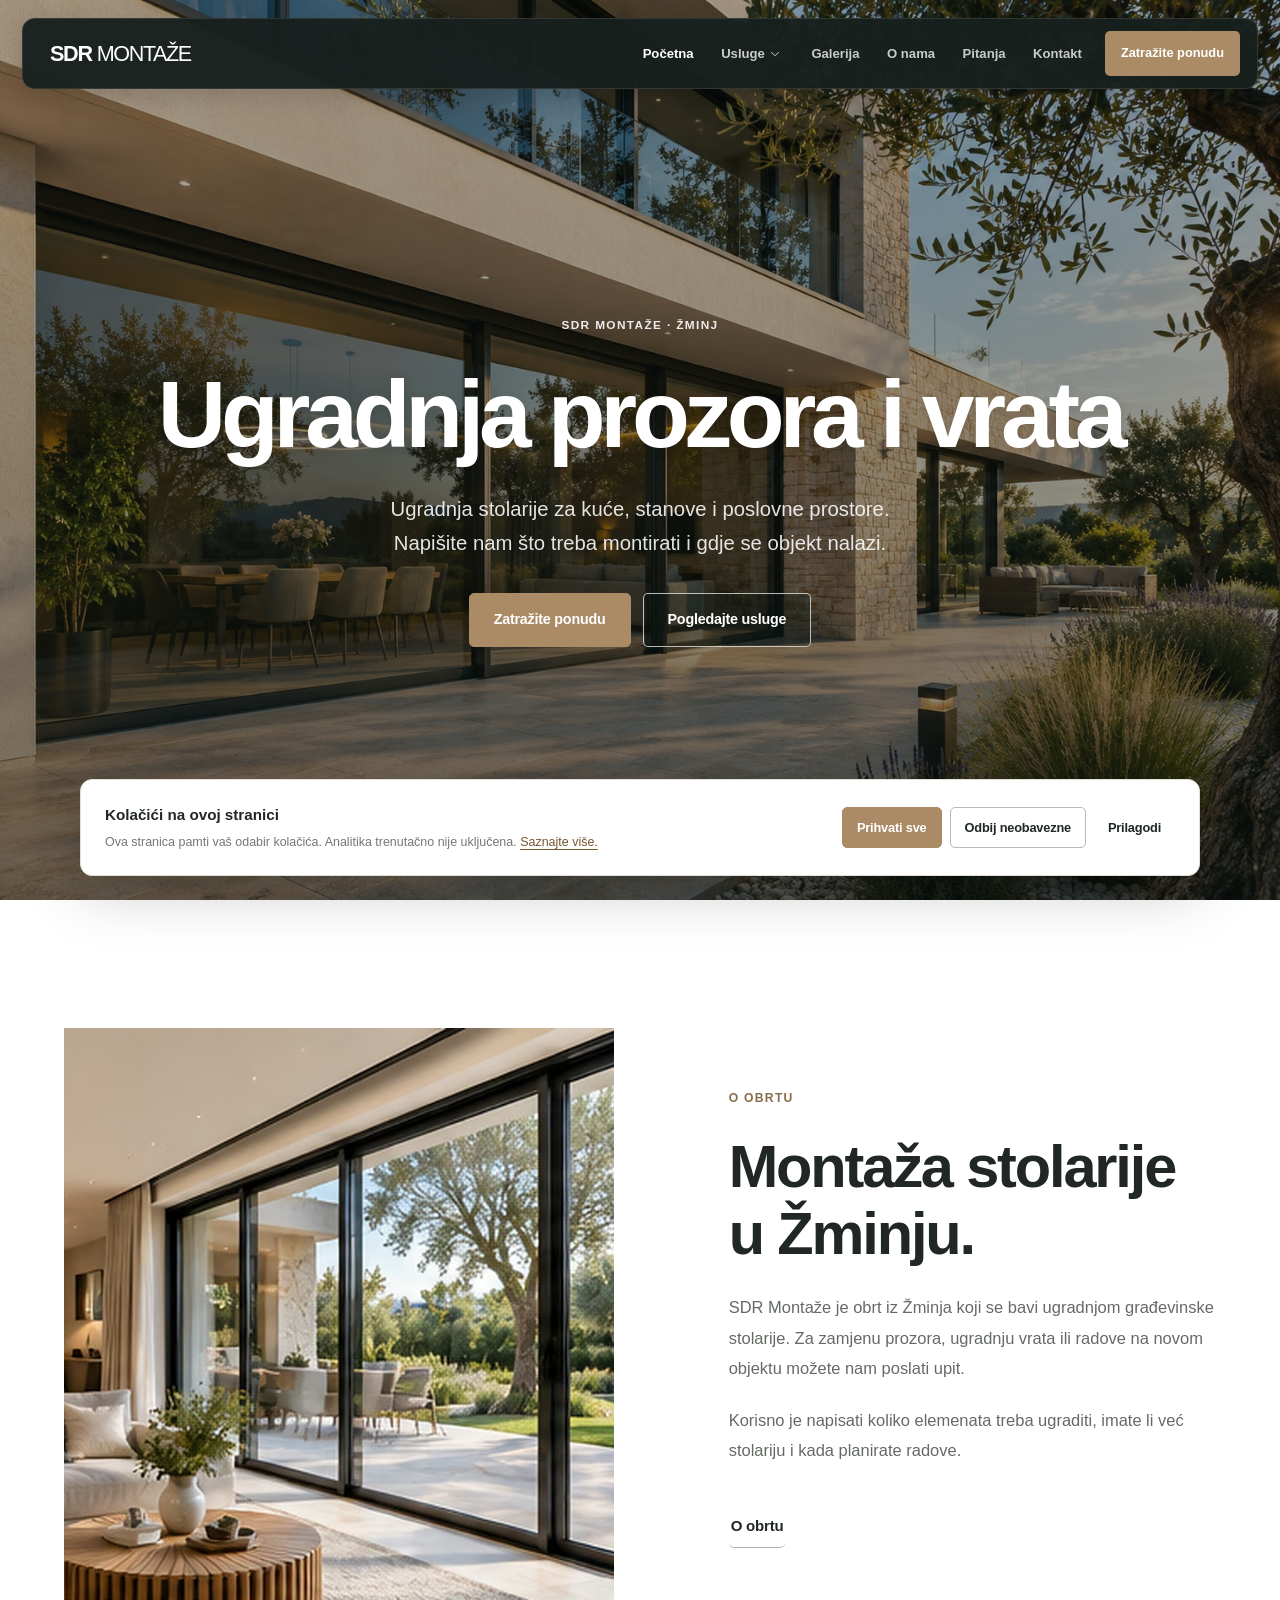
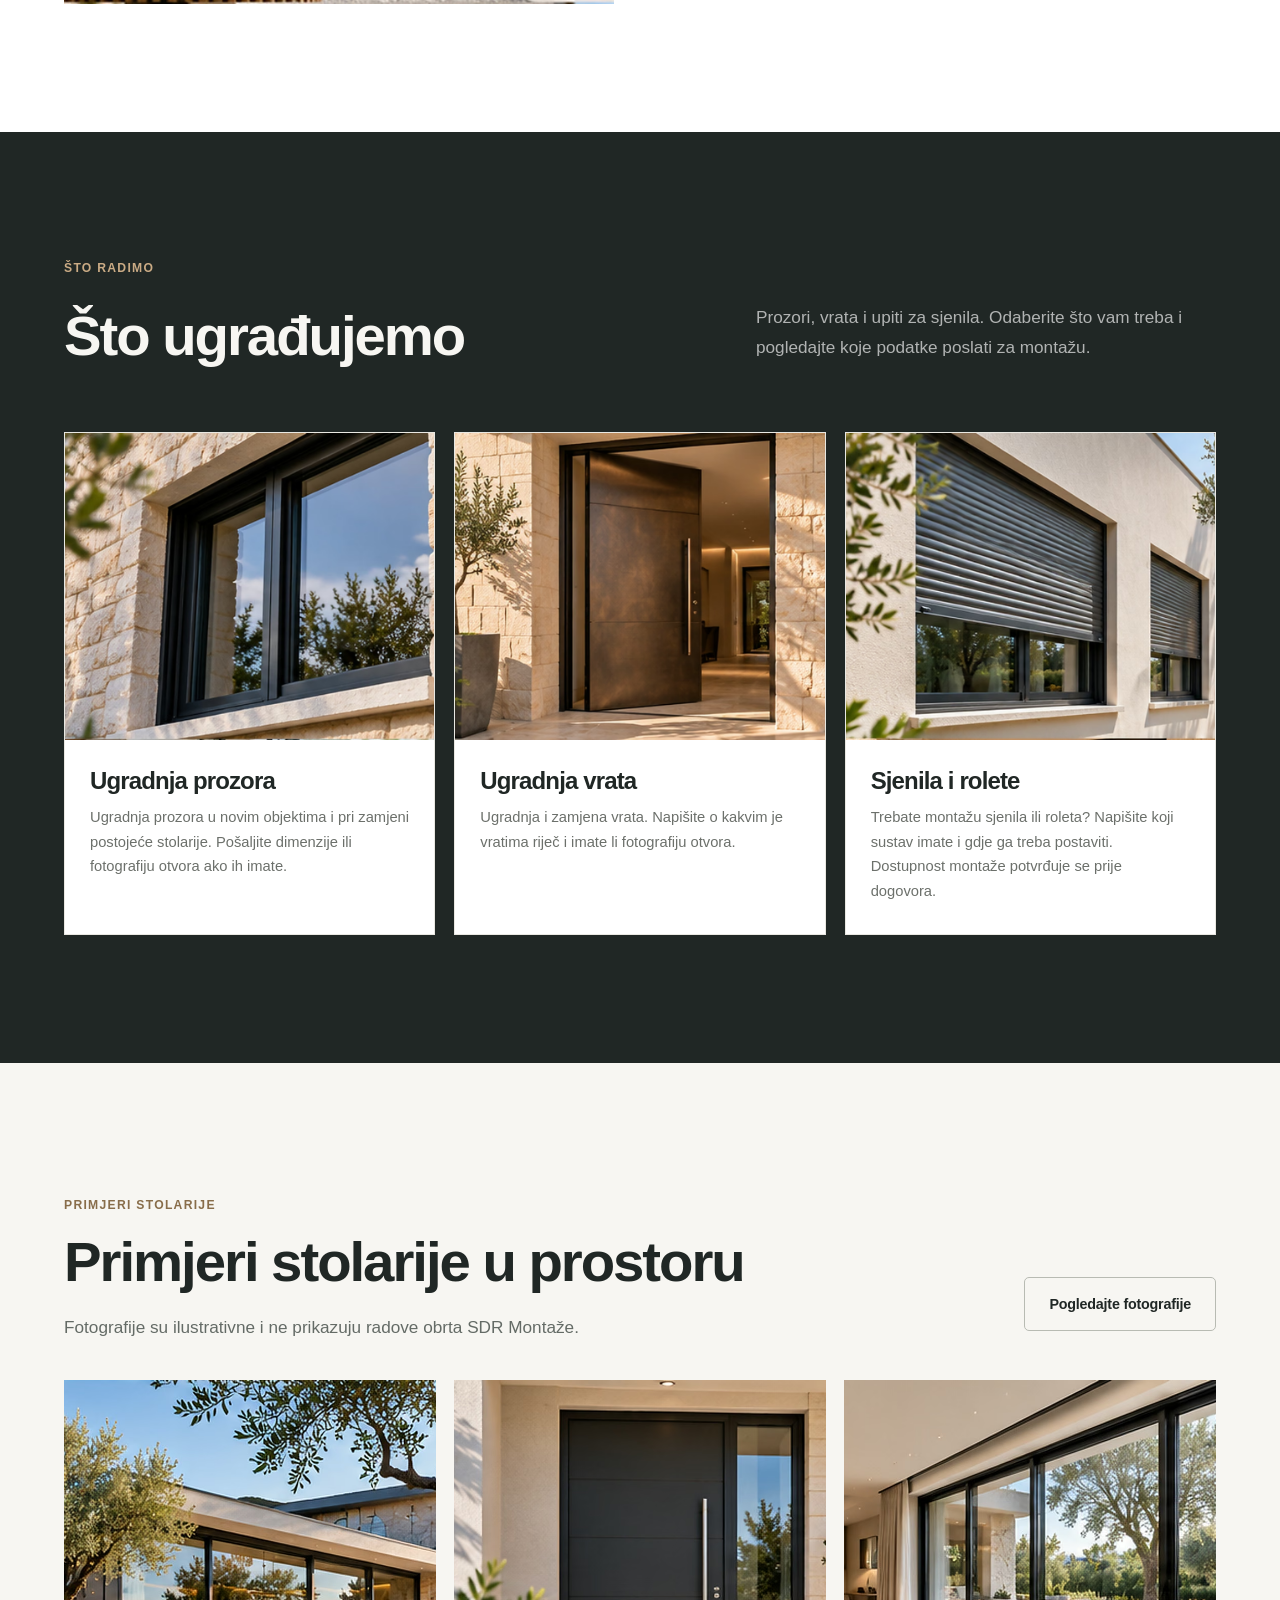
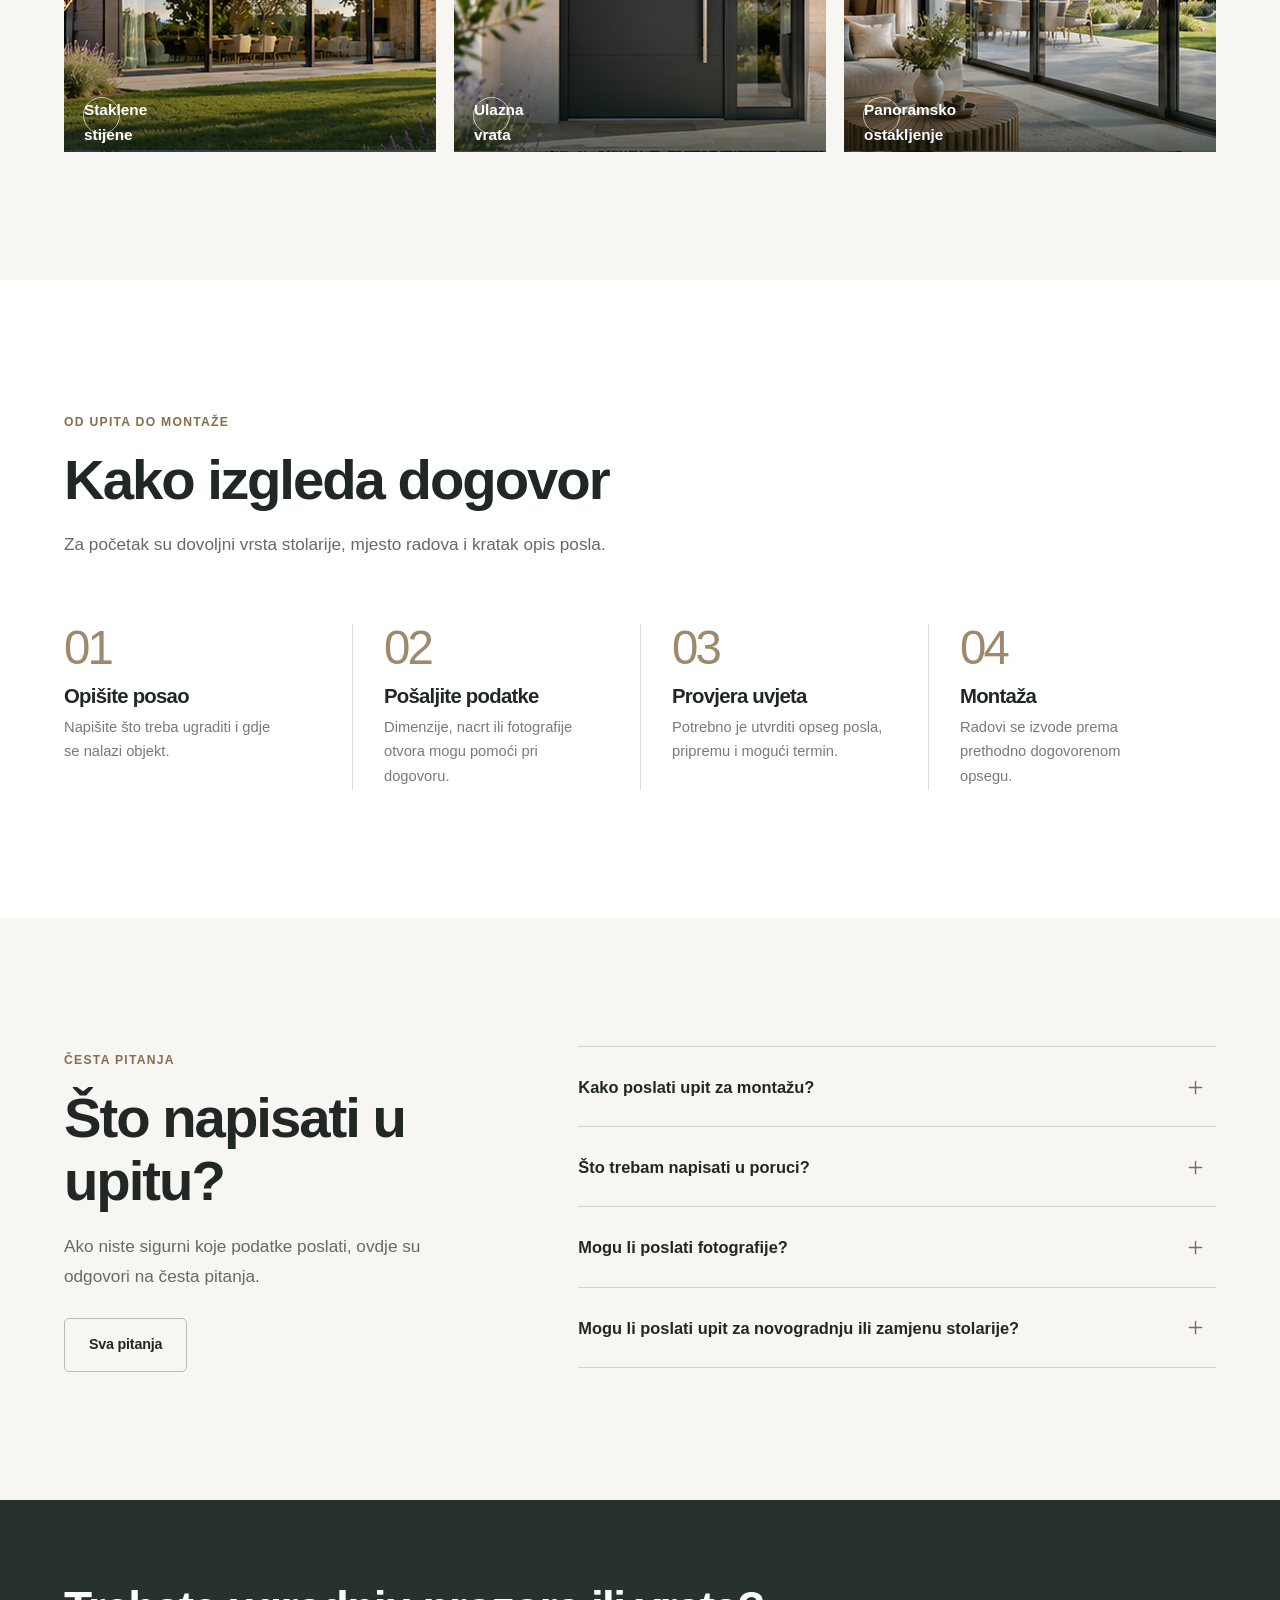
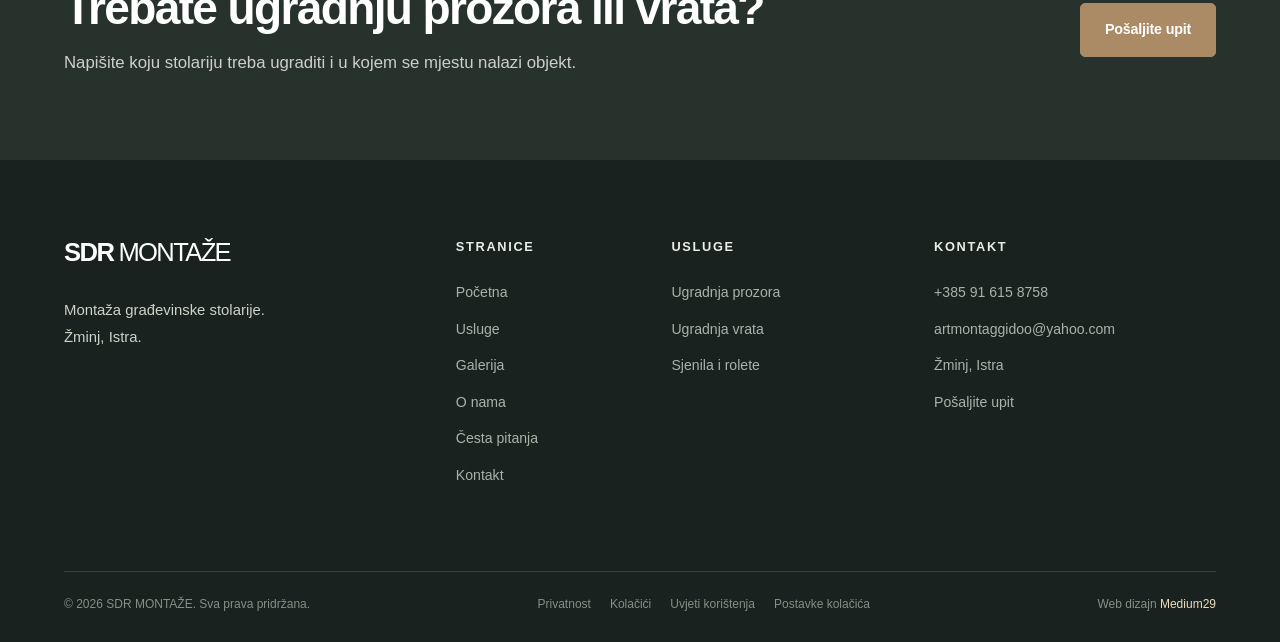
==== commit 22ef6dcc: "claude popravak" ====
--- a/index.html
+++ b/index.html
@@ -16,4 +16,4 @@
 <div class="services-grid"><a class="service-card" href="/ugradnja-prozora/"><div class="service-card__media"><picture class=""><source srcset="/assets/images/window-detail.avif" type="image/avif"/><img alt="Ugradnja prozora" decoding="async" height="700" loading="lazy" src="/assets/images/window-detail.webp" width="980"/></picture></div><div class="service-card__copy"><div><h3>Ugradnja prozora</h3><p>Ugradnja prozora u novim objektima i pri zamjeni postojeće stolarije. Pošaljite dimenzije ili fotografiju otvora ako ih imate.</p></div></div></a><a class="service-card" href="/ugradnja-vrata/"><div class="service-card__media"><picture class=""><source srcset="/assets/images/door.avif" type="image/avif"/><img alt="Ugradnja vrata" decoding="async" height="700" loading="lazy" src="/assets/images/door.webp" width="980"/></picture></div><div class="service-card__copy"><div><h3>Ugradnja vrata</h3><p>Ugradnja i zamjena vrata. Napišite o kakvim je vratima riječ i imate li fotografiju otvora.</p></div></div></a><a class="service-card" href="/sjenila-rolete/"><div class="service-card__media"><picture class=""><source srcset="/assets/images/shading.avif" type="image/avif"/><img alt="Sjenila i rolete" decoding="async" height="700" loading="lazy" src="/assets/images/shading.webp" width="980"/></picture></div><div class="service-card__copy"><div><h3>Sjenila i rolete</h3><p>Trebate montažu sjenila ili roleta? Napišite koji sustav imate i gdje ga treba postaviti. Dostupnost montaže potvrđuje se prije dogovora.</p></div></div></a></div></div></section><section class="section section--cream"><div class="container"><div class="gallery-section-head"><div class="section-head"><span class="eyebrow">PRIMJERI STOLARIJE</span><h2>Primjeri stolarije u prostoru</h2><p>Fotografije su ilustrativne i ne prikazuju radove obrta SDR Montaže.</p></div><div><a class="btn btn--outline-dark" href="/nasi-radovi/"><span>Pogledajte fotografije</span></a></div></div><div class="gallery-grid gallery-grid--preview"><button aria-label="Otvori ilustrativnu fotografiju: Staklene stijene" class="gallery-tile" data-full-src="/assets/images/villa-modern.webp" data-gallery-cat="prozori" data-gallery-index="0" data-gallery-item="" data-title="Staklene stijene" type="button"><picture class=""><source srcset="/assets/images/villa-modern.avif" type="image/avif"/><img alt="Staklene stijene" decoding="async" height="700" loading="lazy" src="/assets/images/villa-modern.webp" width="980"/></picture><span class="gallery-tile__info"><span>Staklene stijene</span></span></button><button aria-label="Otvori ilustrativnu fotografiju: Ulazna vrata" class="gallery-tile" data-full-src="/assets/images/front-entry.webp" data-gallery-cat="vrata" data-gallery-index="1" data-gallery-item="" data-title="Ulazna vrata" type="button"><picture class=""><source srcset="/assets/images/front-entry.avif" type="image/avif"/><img alt="Ulazna vrata" decoding="async" height="700" loading="lazy" src="/assets/images/front-entry.webp" width="980"/></picture><span class="gallery-tile__info"><span>Ulazna vrata</span></span></button><button aria-label="Otvori ilustrativnu fotografiju: Panoramsko ostakljenje" class="gallery-tile" data-full-src="/assets/images/glass-interior.webp" data-gallery-cat="prozori" data-gallery-index="2" data-gallery-item="" data-title="Panoramsko ostakljenje" type="button"><picture class=""><source srcset="/assets/images/glass-interior.avif" type="image/avif"/><img alt="Panoramsko ostakljenje" decoding="async" height="700" loading="lazy" src="/assets/images/glass-interior.webp" width="980"/></picture><span class="gallery-tile__info"><span>Panoramsko ostakljenje</span></span></button></div></div></section><section class="section section--white"><div class="container"><div class="section-head"><span class="eyebrow">OD UPITA DO MONTAŽE</span><h2>Kako izgleda dogovor</h2><p>Za početak su dovoljni vrsta stolarije, mjesto radova i kratak opis posla.</p></div>
 <div class="process-grid"><div class="process-item"><span>01</span><h3>Opišite posao</h3><p>Napišite što treba ugraditi i gdje se nalazi objekt.</p></div><div class="process-item"><span>02</span><h3>Pošaljite podatke</h3><p>Dimenzije, nacrt ili fotografije otvora mogu pomoći pri dogovoru.</p></div><div class="process-item"><span>03</span><h3>Provjera uvjeta</h3><p>Potrebno je utvrditi opseg posla, pripremu i mogući termin.</p></div><div class="process-item"><span>04</span><h3>Montaža</h3><p>Radovi se izvode prema prethodno dogovorenom opsegu.</p></div></div></div></section><section class="section section--cream"><div class="container faq-layout"><div class="faq-layout__aside"><div class="section-head"><span class="eyebrow">ČESTA PITANJA</span><h2>Što napisati u upitu?</h2><p>Ako niste sigurni koje podatke poslati, ovdje su odgovori na česta pitanja.</p></div><a class="btn btn--outline-dark" href="/cesta-pitanja/"><span>Sva pitanja</span></a></div><div class="faq-list"><details class="faq-item"><summary><span>Kako poslati upit za montažu?</span><svg aria-hidden="true" class="i" fill="none" height="21" stroke="currentColor" stroke-linecap="round" stroke-linejoin="round" stroke-width="1.65" viewbox="0 0 24 24" width="21"><path d="M12 5v14M5 12h14"></path></svg></summary><div class="faq-item__answer"><p>Pošaljite poruku preko kontakt stranice ili nazovite. Napišite je li riječ o prozorima, vratima ili sjenilima i gdje se objekt nalazi.</p></div></details><details class="faq-item"><summary><span>Što trebam napisati u poruci?</span><svg aria-hidden="true" class="i" fill="none" height="21" stroke="currentColor" stroke-linecap="round" stroke-linejoin="round" stroke-width="1.65" viewbox="0 0 24 24" width="21"><path d="M12 5v14M5 12h14"></path></svg></summary><div class="faq-item__answer"><p>Navedite vrstu stolarije, broj elemenata, lokaciju i okvirni termin. Ako imate mjere, nacrt ili fotografije, spomenite ih. Nije problem ako još nemate sve podatke.</p></div></details><details class="faq-item"><summary><span>Mogu li poslati fotografije?</span><svg aria-hidden="true" class="i" fill="none" height="21" stroke="currentColor" stroke-linecap="round" stroke-linejoin="round" stroke-width="1.65" viewbox="0 0 24 24" width="21"><path d="M12 5v14M5 12h14"></path></svg></summary><div class="faq-item__answer"><p>Da, fotografije možete poslati e-mailom. Najkorisnije su fotografije otvora i postojeće stolarije koju treba zamijeniti.</p></div></details><details class="faq-item"><summary><span>Mogu li poslati upit za novogradnju ili zamjenu stolarije?</span><svg aria-hidden="true" class="i" fill="none" height="21" stroke="currentColor" stroke-linecap="round" stroke-linejoin="round" stroke-width="1.65" viewbox="0 0 24 24" width="21"><path d="M12 5v14M5 12h14"></path></svg></summary><div class="faq-item__answer"><p>Možete poslati upit u oba slučaja. Napišite u kojoj je fazi objekt i koja se stolarija ugrađuje. Nakon toga može se provjeriti mogućnost izvedbe.</p></div></details></div></div></section><section class="cta-band"><div class="container cta-band__inner"><div><h2>Trebate ugradnju prozora ili vrata?</h2><p>Napišite koju stolariju treba ugraditi i u kojem se mjestu nalazi objekt.</p></div><a class="btn btn--gold" href="/kontakt/"><span>Pošaljite upit</span></a></div></section></main><footer class="footer"><div class="container"><div class="footer__top"><div class="footer__identity"><a class="brand brand--footer" href="/"><span class="brand__strong">SDR</span><span class="brand__light">MONTAŽE</span></a><p>Montaža građevinske stolarije.<br/>Žminj, Istra.</p></div>
 <div class="footer__col"><h3>Stranice</h3><a href="/">Početna</a><a href="/usluge/">Usluge</a><a href="/nasi-radovi/">Galerija</a><a href="/o-nama/">O nama</a><a href="/cesta-pitanja/">Česta pitanja</a><a href="/kontakt/">Kontakt</a></div><div class="footer__col"><h3>Usluge</h3><a href="/ugradnja-prozora/">Ugradnja prozora</a><a href="/ugradnja-vrata/">Ugradnja vrata</a><a href="/sjenila-rolete/">Sjenila i rolete</a></div><div class="footer__col"><h3>Kontakt</h3><a href="tel:+385916158758">+385 91 615 8758</a><a href="mailto:artmontaggidoo@yahoo.com">artmontaggidoo@yahoo.com</a><span>Žminj, Istra</span><a href="/kontakt/">Pošaljite upit </a></div></div>
-<div class="footer__bottom"><span>© <span data-year="">2026</span> SDR MONTAŽE. Sva prava pridržana.</span><div><a href="/privatnost/">Privatnost</a><a href="/kolacici/">Kolačići</a><a href="/uvjeti-koristenja/">Uvjeti korištenja</a><button class="footer__cookies" data-cookie-settings="">Postavke kolačića</button></div><span class="footer__credit">Web dizajn <a href="https://medium29.com" rel="noopener noreferrer" target="_blank">Medium29</a></span></div></div></footer><div aria-label="Brzi kontakt" class="mobile-actions"><a href="tel:+385916158758"><svg aria-hidden="true" class="i" fill="none" height="18" stroke="currentColor" stroke-linecap="round" stroke-linejoin="round" stroke-width="1.65" viewbox="0 0 24 24" width="18"><path d="M22 16.9v3a2 2 0 0 1-2.2 2 19.7 19.7 0 0 1-8.6-3.1 19.3 19.3 0 0 1-6-6A19.7 19.7 0 0 1 2.1 4.2 2 2 0 0 1 4.1 2h3a2 2 0 0 1 2 1.7c.15.97.41 1.94.77 2.85a2 2 0 0 1-.45 2.1L8.15 9.9a16 16 0 0 0 6 6l1.25-1.25a2 2 0 0 1 2.1-.45c.91.36 1.88.62 2.85.77a2 2 0 0 1 1.65 1.93z"></path></svg><span>Nazovite nas</span></a><a href="/kontakt/"><svg aria-hidden="true" class="i" fill="none" height="18" stroke="currentColor" stroke-linecap="round" stroke-linejoin="round" stroke-width="1.65" viewbox="0 0 24 24" width="18"><rect height="16" rx="2" width="20" x="2" y="4"></rect><path d="m22 7-10 7L2 7"></path></svg><span>Pošaljite upit</span></a></div><div aria-label="Postavke kolačića" aria-modal="false" class="cookie-banner" data-cookie-banner="" hidden="" role="dialog"><div class="cookie-banner__copy"><strong>Kolačići na ovoj stranici</strong><p>Ova demo stranica pamti vaš odabir kolačića. Analitika trenutačno nije uključena. <a href="/kolacici/">Saznajte više.</a></p></div><div class="cookie-banner__buttons"><button class="btn btn--gold btn--small" data-cookie-accept="">Prihvati sve</button><button class="btn btn--outline-dark btn--small" data-cookie-reject="">Odbij neobavezne</button><button class="btn btn--text btn--small" data-cookie-customize="">Prilagodi</button></div></div><div class="cookie-preferences" data-cookie-modal="" hidden=""><div aria-label="Postavke kolačića" aria-modal="true" class="cookie-preferences__panel" role="dialog"><div class="cookie-preferences__top"><h2>Postavke kolačića</h2><button aria-label="Zatvori" data-cookie-modal-close="">✕</button></div><p>Nužni kolačići potrebni su za funkcioniranje stranice. Analitički kolačići nisu aktivni u ovoj demo verziji.</p><label class="cookie-preferences__toggle"><span><strong>Nužni kolačići</strong><small>Uvijek aktivni</small></span><input checked="" disabled="" type="checkbox"/></label><label class="cookie-preferences__toggle"><span><strong>Analitički kolačići</strong><small>Mogu se uključiti tek nakon postavljanja analitike.</small></span><input data-analytics-choice="" type="checkbox"/></label><button class="btn btn--gold" data-cookie-save="">Spremi postavke</button></div></div><dialog aria-label="Pregled fotografije" class="lightbox" id="gallery-lightbox"><button aria-label="Zatvori fotografiju" class="lightbox__close" data-lightbox-close="" type="button"><svg aria-hidden="true" class="i" fill="none" height="25" stroke="currentColor" stroke-linecap="round" stroke-linejoin="round" stroke-width="1.65" viewbox="0 0 24 24" width="25"><path d="M18 6 6 18M6 6l12 12"></path></svg></button><div class="lightbox__stage"><button aria-label="Prethodna fotografija" class="lightbox__prev" data-lightbox-prev="" type="button">‹</button><img alt="" data-lightbox-img="" src=""/><button aria-label="Sljedeća fotografija" class="lightbox__next" data-lightbox-next="" type="button">›</button></div><div class="lightbox__caption"><span data-lightbox-caption=""></span><span>Ilustrativna fotografija</span></div></dialog></body></html>+<div class="footer__bottom"><span>© <span data-year="">2026</span> SDR MONTAŽE. Sva prava pridržana.</span><div><a href="/privatnost/">Privatnost</a><a href="/kolacici/">Kolačići</a><a href="/uvjeti-koristenja/">Uvjeti korištenja</a><button class="footer__cookies" data-cookie-settings="">Postavke kolačića</button></div><span class="footer__credit">Web dizajn <a href="https://medium29.com" rel="noopener noreferrer" target="_blank">Medium29</a></span></div></div></footer><div aria-label="Brzi kontakt" class="mobile-actions"><a href="tel:+385916158758"><svg aria-hidden="true" class="i" fill="none" height="18" stroke="currentColor" stroke-linecap="round" stroke-linejoin="round" stroke-width="1.65" viewbox="0 0 24 24" width="18"><path d="M22 16.9v3a2 2 0 0 1-2.2 2 19.7 19.7 0 0 1-8.6-3.1 19.3 19.3 0 0 1-6-6A19.7 19.7 0 0 1 2.1 4.2 2 2 0 0 1 4.1 2h3a2 2 0 0 1 2 1.7c.15.97.41 1.94.77 2.85a2 2 0 0 1-.45 2.1L8.15 9.9a16 16 0 0 0 6 6l1.25-1.25a2 2 0 0 1 2.1-.45c.91.36 1.88.62 2.85.77a2 2 0 0 1 1.65 1.93z"></path></svg><span>Nazovite nas</span></a><a href="/kontakt/"><svg aria-hidden="true" class="i" fill="none" height="18" stroke="currentColor" stroke-linecap="round" stroke-linejoin="round" stroke-width="1.65" viewbox="0 0 24 24" width="18"><rect height="16" rx="2" width="20" x="2" y="4"></rect><path d="m22 7-10 7L2 7"></path></svg><span>Pošaljite upit</span></a></div><div aria-label="Postavke kolačića" aria-modal="false" class="cookie-banner" data-cookie-banner="" hidden="" role="dialog"><div class="cookie-banner__copy"><strong>Kolačići na ovoj stranici</strong><p>Ova stranica pamti vaš odabir kolačića. Analitika trenutačno nije uključena. <a href="/kolacici/">Saznajte više.</a></p></div><div class="cookie-banner__buttons"><button class="btn btn--gold btn--small" data-cookie-accept="">Prihvati sve</button><button class="btn btn--outline-dark btn--small" data-cookie-reject="">Odbij neobavezne</button><button class="btn btn--text btn--small" data-cookie-customize="">Prilagodi</button></div></div><div class="cookie-preferences" data-cookie-modal="" hidden=""><div aria-label="Postavke kolačića" aria-modal="true" class="cookie-preferences__panel" role="dialog"><div class="cookie-preferences__top"><h2>Postavke kolačića</h2><button aria-label="Zatvori" data-cookie-modal-close="">✕</button></div><p>Nužni kolačići potrebni su za funkcioniranje stranice. Analitički kolačići trenutačno nisu aktivni.</p><label class="cookie-preferences__toggle"><span><strong>Nužni kolačići</strong><small>Uvijek aktivni</small></span><input checked="" disabled="" type="checkbox"/></label><label class="cookie-preferences__toggle"><span><strong>Analitički kolačići</strong><small>Mogu se uključiti tek nakon postavljanja analitike.</small></span><input data-analytics-choice="" type="checkbox"/></label><button class="btn btn--gold" data-cookie-save="">Spremi postavke</button></div></div><dialog aria-label="Pregled fotografije" class="lightbox" id="gallery-lightbox"><button aria-label="Zatvori fotografiju" class="lightbox__close" data-lightbox-close="" type="button"><svg aria-hidden="true" class="i" fill="none" height="25" stroke="currentColor" stroke-linecap="round" stroke-linejoin="round" stroke-width="1.65" viewbox="0 0 24 24" width="25"><path d="M18 6 6 18M6 6l12 12"></path></svg></button><div class="lightbox__stage"><button aria-label="Prethodna fotografija" class="lightbox__prev" data-lightbox-prev="" type="button">‹</button><img alt="" data-lightbox-img="" src=""/><button aria-label="Sljedeća fotografija" class="lightbox__next" data-lightbox-next="" type="button">›</button></div><div class="lightbox__caption"><span data-lightbox-caption=""></span><span>Ilustrativna fotografija</span></div></dialog></body></html>
--- a/assets/css/main.css
+++ b/assets/css/main.css
@@ -149,3 +149,37 @@
 @media(max-width:760px){.cta-band{min-height:unset}.cta-band__inner{padding-top:60px;padding-bottom:60px}.service-card__copy{min-height:unset}}
 @media(max-width:560px){.hero__content{padding-top:140px;padding-bottom:120px}.hero h1{font-size:clamp(2.75rem,10.5vw,4.3rem)}.cta-band h2{font-size:2.35rem}.process-item>span{font-size:2.6rem}.service-card__copy{padding:23px 22px 26px}.site-header__inner{box-shadow:0 5px 20px rgba(0,0,0,.12)}.intro__wordmark{font-size:clamp(2.55rem,9.8vw,4.15rem)}}
 @media(prefers-reduced-motion:reduce){.intro__wordmark,html.intro-pending .intro__wordmark,.intro.is-active .intro__wordmark{opacity:1;transform:none;animation:none!important}}
+
+
+/* MOBILNI HERO — CTA gumbi moraju ostati iznad obavijesti o kolačićima i donje kontakt trake. */
+@media(max-width:760px){
+.cookie-banner{padding:15px 16px;gap:12px}
+.cookie-banner__copy strong{font-size:.9rem}
+.cookie-banner__copy p{font-size:.76rem;margin-top:4px}
+.cookie-banner__buttons .btn{min-height:44px}
+.cookie-banner__buttons .btn:nth-child(3){min-height:33px;font-size:.78rem}
+body.cookie-prompt .hero__content{padding-top:112px;padding-bottom:clamp(240px,34vh,320px)}
+}
+@media(max-width:560px){
+body.cookie-prompt .hero__content{padding-top:106px;padding-bottom:clamp(235px,33vh,310px)}
+body.cookie-prompt .hero__content>p{margin-bottom:22px}
+}
+/* Dok je privola na ekranu, ona ima prednost pred donjom kontakt trakom. */
+@media(max-width:760px){
+body.cookie-prompt .mobile-actions{display:none}
+body.cookie-prompt .cookie-banner{bottom:calc(12px + env(safe-area-inset-bottom))}
+}
+/* Niski ekrani: kompaktnija privola, gumbi u jednom redu. */
+@media(max-width:760px) and (max-height:780px){
+.cookie-banner{padding:13px 14px;gap:10px}
+.cookie-banner__copy p{font-size:.73rem;line-height:1.5}
+.cookie-banner__buttons{grid-template-columns:1fr 1fr auto;gap:6px}
+.cookie-banner__buttons .btn{min-height:42px;font-size:.73rem}
+.cookie-banner__buttons .btn:nth-child(3){grid-column:auto;min-height:42px;padding-inline:11px;font-size:.73rem}
+body.cookie-prompt .hero__content{padding-top:100px;padding-bottom:clamp(185px,27vh,250px)}
+}
+@media(max-width:760px) and (max-height:700px){
+body.cookie-prompt .hero__content{padding-top:100px;padding-bottom:clamp(200px,31vh,235px)}
+body.cookie-prompt .hero__eyebrow{margin-bottom:19px}
+body.cookie-prompt .hero__content>p{margin-bottom:15px}
+}
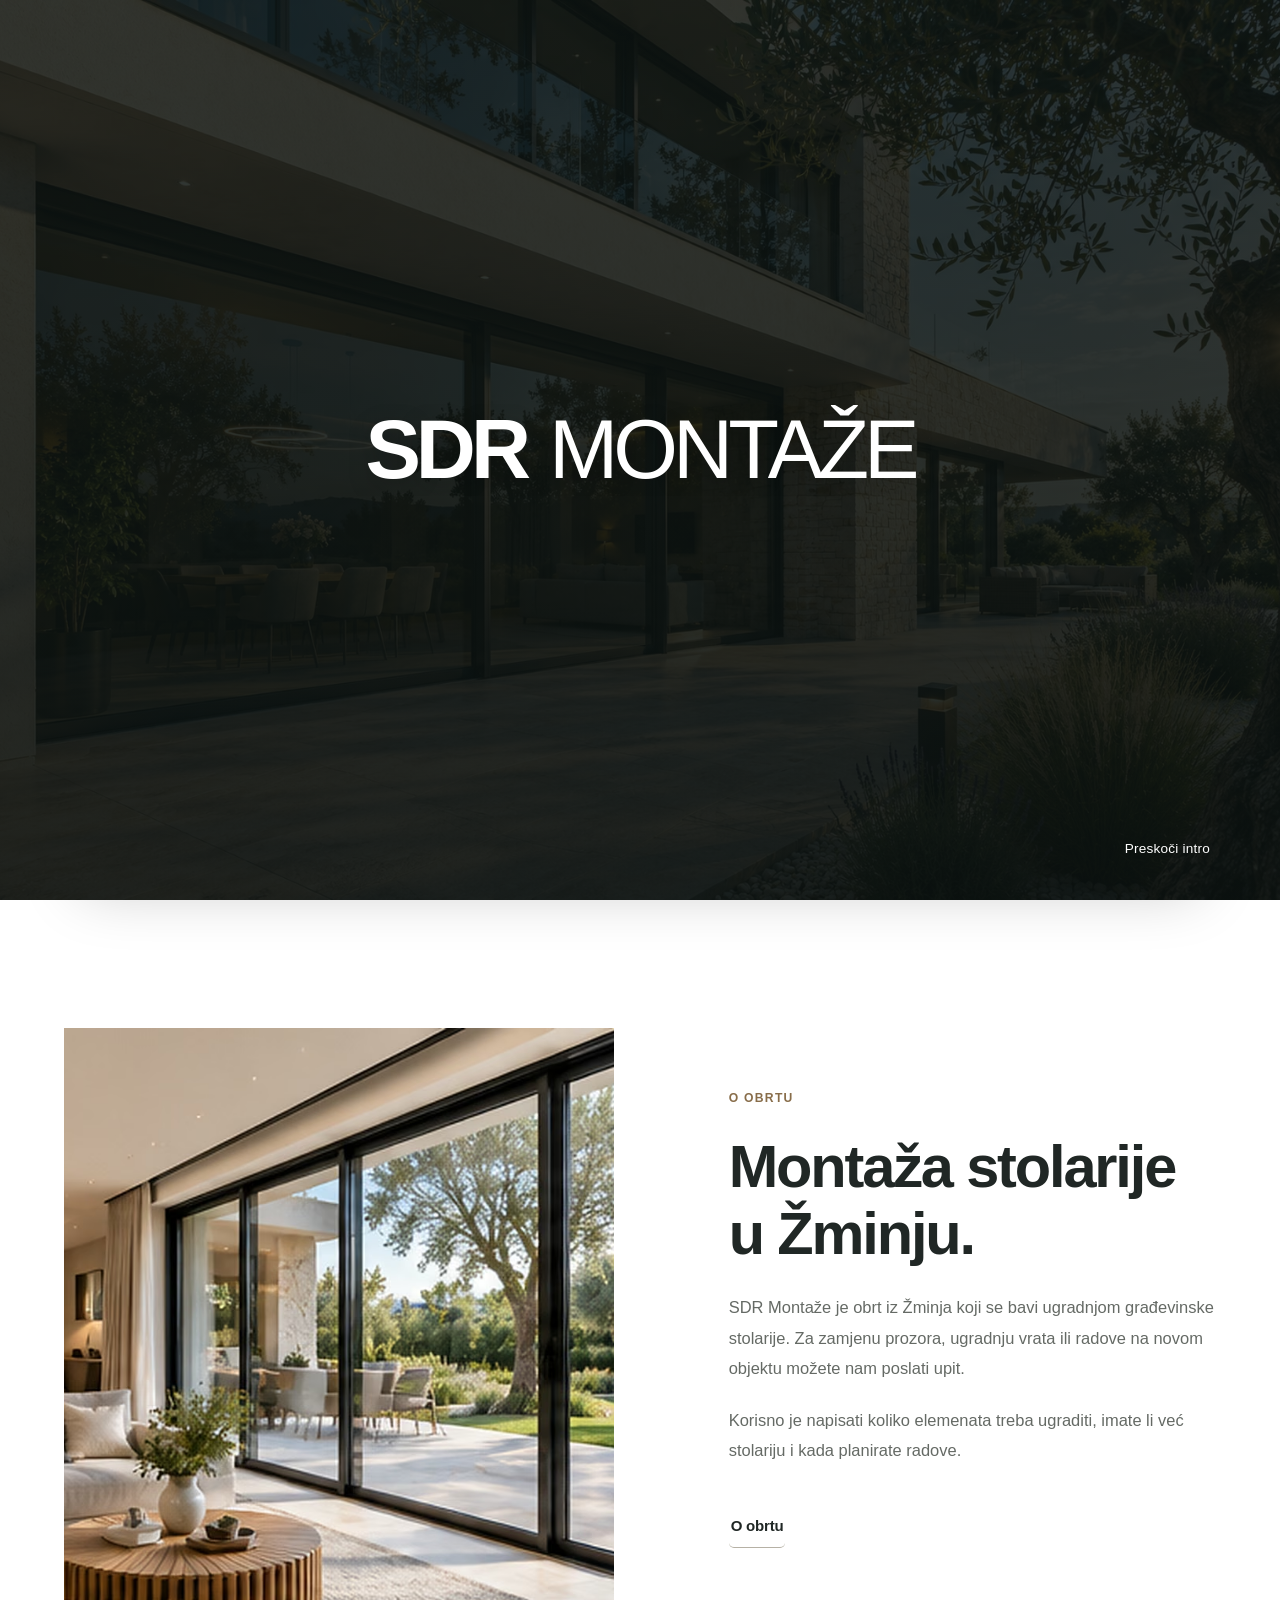
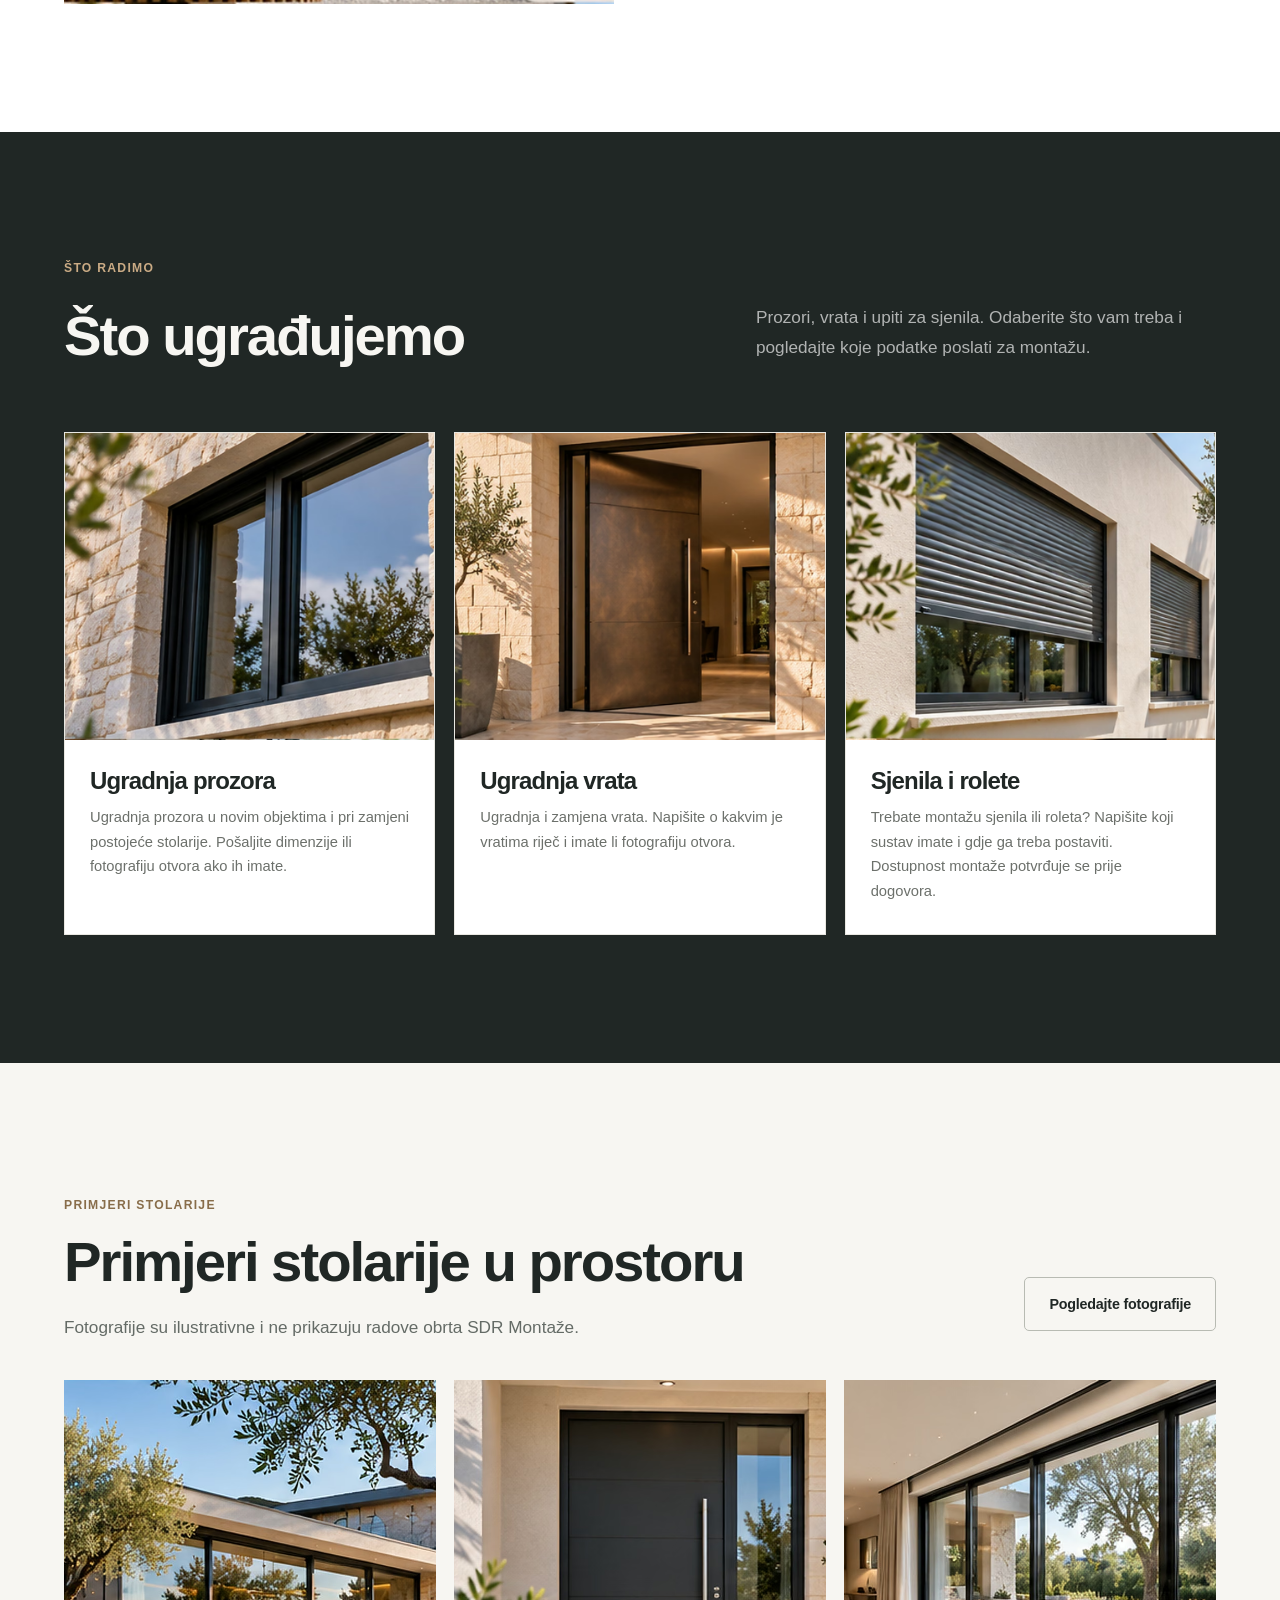
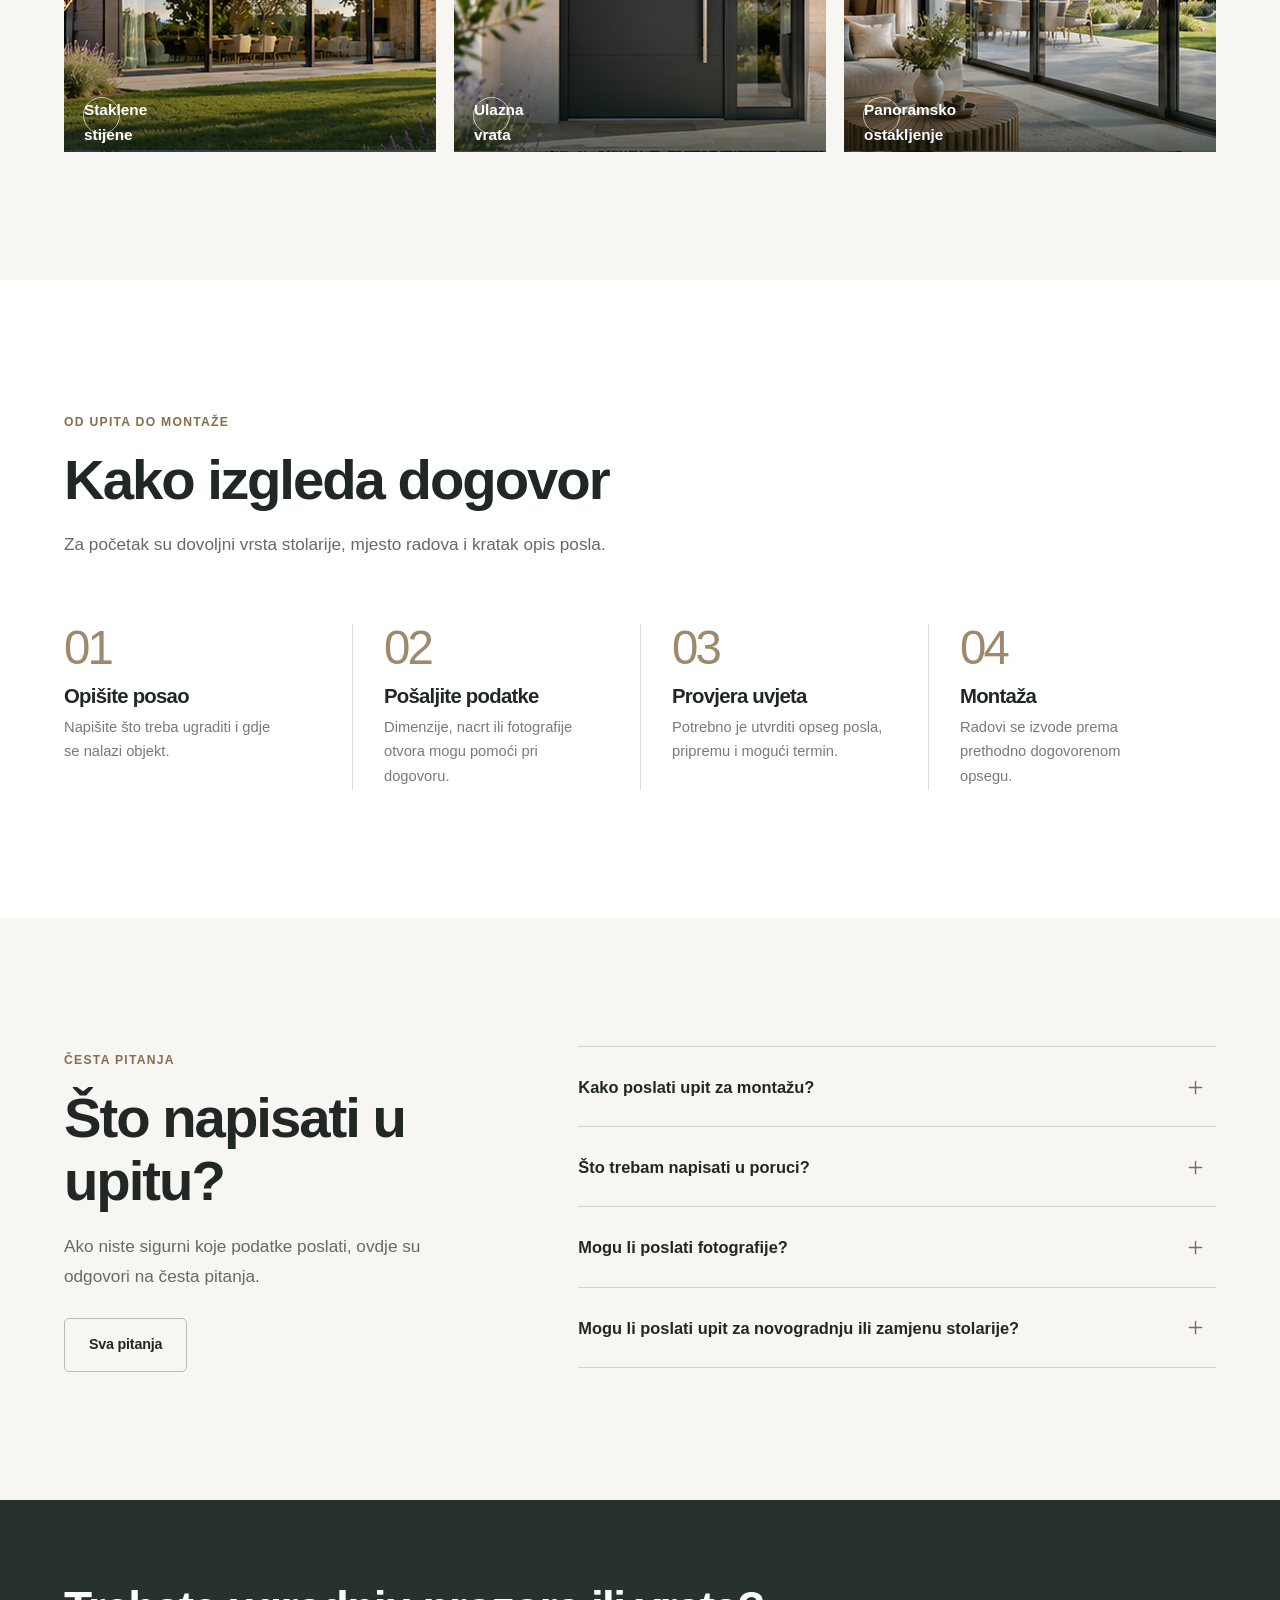
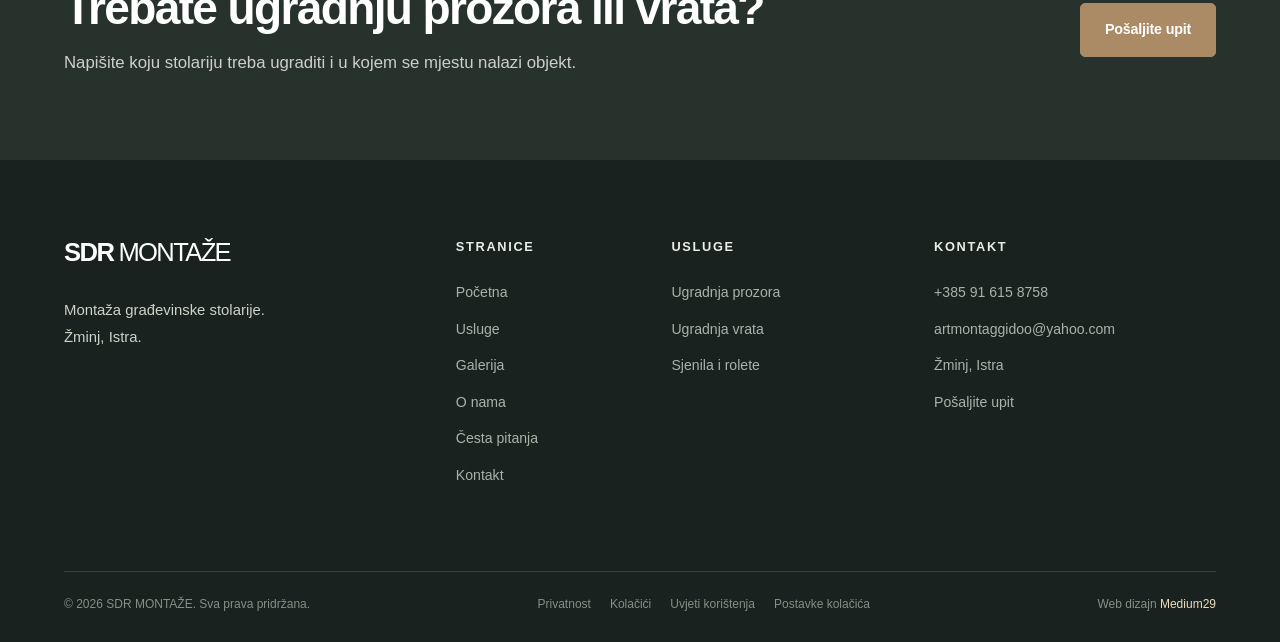
==== commit 93b3f927: "novi intro" ====
--- a/index.html
+++ b/index.html
@@ -1,4 +1,5 @@
 <!DOCTYPE html>
+
 <html lang="hr"><head><meta charset="utf-8"/><meta content="width=device-width,initial-scale=1,viewport-fit=cover" name="viewport"/><meta content="#202725" name="theme-color"/><meta content="light" name="color-scheme"/><meta content="SDR Montaže iz Žminja. Ugradnja prozora i vrata za nove i postojeće objekte. Pogledajte usluge i pošaljite upit za montažu." name="description"/><meta content="noindex,nofollow" data-seo-robots="" name="robots"/><title>SDR Montaže | Ugradnja prozora i vrata – Žminj</title><meta content="website" property="og:type"/><meta content="hr_HR" property="og:locale"/><meta content="SDR Montaže" property="og:site_name"/><meta content="SDR Montaže | Ugradnja prozora i vrata – Žminj" property="og:title"/><meta content="SDR Montaže iz Žminja. Ugradnja prozora i vrata za nove i postojeće objekte. Pogledajte usluge i pošaljite upit za montažu." property="og:description"/><meta content="/assets/images/og-image.jpg" property="og:image"/><meta content="summary_large_image" name="twitter:card"/><link href="/favicon.svg" rel="icon" type="image/svg+xml"/><link href="/assets/images/apple-touch-icon.png" rel="apple-touch-icon"/><link as="image" href="/assets/images/hero-960.avif" imagesizes="100vw" imagesrcset="/assets/images/hero-640.avif 640w, /assets/images/hero-960.avif 960w, /assets/images/hero-1600.avif 1600w" rel="preload" type="image/avif"/><script id="intro-preload-guard">(function(){
   var root=document.documentElement;
   try {
@@ -12,7 +13,7 @@
 <header class="site-header" data-header=""><div class="site-header__inner"><a aria-label="SDR Montaže — početna" class="brand" href="/"><span class="brand__strong">SDR</span><span class="brand__light">MONTAŽE</span></a>
 <nav aria-label="Glavna navigacija" class="nav" id="main-navigation"><a aria-current="page" class="nav__link is-current" href="/">Početna</a><div class="nav__dropdown"><a class="nav__link" href="/usluge/">Usluge</a><button aria-expanded="false" aria-label="Otvori popis usluga" class="nav__drop-btn" data-dropdown-toggle="" type="button"><svg aria-hidden="true" class="i" fill="none" height="14" stroke="currentColor" stroke-linecap="round" stroke-linejoin="round" stroke-width="1.65" viewbox="0 0 24 24" width="14"><path d="m6 9 6 6 6-6"></path></svg></button><div class="nav__submenu" role="menu"><a href="/ugradnja-prozora/" role="menuitem">Ugradnja prozora</a><a href="/ugradnja-vrata/" role="menuitem">Ugradnja vrata</a><a href="/sjenila-rolete/" role="menuitem">Sjenila i rolete</a></div></div><a class="nav__link" href="/nasi-radovi/">Galerija</a><a class="nav__link" href="/o-nama/">O nama</a><a class="nav__link" href="/cesta-pitanja/">Pitanja</a><a class="nav__link" href="/kontakt/">Kontakt</a><a class="nav__mobile-cta" href="/kontakt/">Zatražite ponudu </a></nav>
 <a class="header-cta" href="/kontakt/">Zatražite ponudu </a>
-<button aria-controls="main-navigation" aria-expanded="false" aria-label="Otvori izbornik" class="menu-toggle" data-menu-toggle=""><span></span><span></span></button></div></header><div class="menu-scrim" data-menu-scrim=""></div><div aria-hidden="true" class="intro" id="site-intro"><div class="intro__visual"><picture class="intro__picture"><source sizes="100vw" srcset="/assets/images/hero-640.avif 640w, /assets/images/hero-960.avif 960w, /assets/images/hero-1600.avif 1600w" type="image/avif"/><source sizes="100vw" srcset="/assets/images/hero-640.webp 640w, /assets/images/hero-960.webp 960w, /assets/images/hero-1600.webp 1600w" type="image/webp"/><img alt="" decoding="async" fetchpriority="high" loading="eager" src="/assets/images/hero-1600.webp"/></picture></div><div class="intro__shade"></div><div class="intro__center"><div aria-label="SDR Montaže" class="intro__wordmark"><span>SDR</span><span class="intro__thin">MONTAŽE</span></div></div><button aria-label="Preskoči uvodnu animaciju" class="intro__skip" data-intro-skip="" type="button">Preskoči intro</button></div><main id="main"><section class="hero"><div class="hero__image"><picture class=""><source sizes="100vw" srcset="/assets/images/hero-640.avif 640w, /assets/images/hero-960.avif 960w, /assets/images/hero-1600.avif 1600w" type="image/avif"/><source sizes="100vw" srcset="/assets/images/hero-640.webp 640w, /assets/images/hero-960.webp 960w, /assets/images/hero-1600.webp 1600w" type="image/webp"/><img alt="Moderan objekt s prostranim staklenim stijenama i aluminijskim okvirima" decoding="async" fetchpriority="high" loading="eager" src="/assets/images/hero-1600.webp"/></picture></div><div class="hero__veil"></div><div class="hero__content container"><span class="hero__eyebrow"> SDR MONTAŽE · ŽMINJ</span><h1>Ugradnja prozora i vrata</h1><p>Ugradnja stolarije za kuće, stanove i poslovne prostore. Napišite nam što treba montirati i gdje se objekt nalazi.</p><div class="hero__buttons"><a class="btn btn--gold" href="/kontakt/"><span>Zatražite ponudu</span></a><a class="btn btn--glass" href="/usluge/"><span>Pogledajte usluge</span></a></div></div></section><section class="section intro-about" id="predstavljanje"><div class="container split-layout"><div class="split-layout__media"><picture class=""><source srcset="/assets/images/glass-interior.avif" type="image/avif"/><img alt="Ilustrativni prikaz prostrane staklene stijene prema vrtu" decoding="async" height="700" loading="lazy" src="/assets/images/glass-interior.webp" width="980"/></picture></div><div class="split-layout__copy"><span class="eyebrow">O OBRTU</span><h2>Montaža stolarije u Žminju.</h2><p>SDR Montaže je obrt iz Žminja koji se bavi ugradnjom građevinske stolarije. Za zamjenu prozora, ugradnju vrata ili radove na novom objektu možete nam poslati upit.</p><p>Korisno je napisati koliko elemenata treba ugraditi, imate li već stolariju i kada planirate radove.</p><a class="btn btn--text-dark" href="/o-nama/"><span>O obrtu</span></a></div></div></section><section class="section section--dark" id="usluge"><div class="container"><div class="section-head section-head--split"><span class="eyebrow">ŠTO RADIMO</span><h2>Što ugrađujemo</h2><p>Prozori, vrata i upiti za sjenila. Odaberite što vam treba i pogledajte koje podatke poslati za montažu.</p></div>
+<button aria-controls="main-navigation" aria-expanded="false" aria-label="Otvori izbornik" class="menu-toggle" data-menu-toggle=""><span></span><span></span></button></div></header><div class="menu-scrim" data-menu-scrim=""></div><div aria-hidden="true" class="intro" id="site-intro"><div class="intro__visual"><picture class="intro__picture"><source sizes="100vw" srcset="/assets/images/hero-640.avif 640w, /assets/images/hero-960.avif 960w, /assets/images/hero-1600.avif 1600w" type="image/avif"/><source sizes="100vw" srcset="/assets/images/hero-640.webp 640w, /assets/images/hero-960.webp 960w, /assets/images/hero-1600.webp 1600w" type="image/webp"/><img alt="" decoding="async" fetchpriority="high" loading="eager" src="/assets/images/hero-1600.webp"/></picture></div><div class="intro__shade"></div><div aria-hidden="true" class="intro__doors"><div class="intro__panel intro__panel--left"></div><div class="intro__panel intro__panel--right"></div></div><div class="intro__center"><div aria-label="SDR Montaže" class="intro__wordmark"><span>SDR</span><span class="intro__thin">MONTAŽE</span></div></div><button aria-label="Preskoči uvodnu animaciju" class="intro__skip" data-intro-skip="" type="button">Preskoči intro</button></div><main id="main"><section class="hero"><div class="hero__image"><picture class=""><source sizes="100vw" srcset="/assets/images/hero-640.avif 640w, /assets/images/hero-960.avif 960w, /assets/images/hero-1600.avif 1600w" type="image/avif"/><source sizes="100vw" srcset="/assets/images/hero-640.webp 640w, /assets/images/hero-960.webp 960w, /assets/images/hero-1600.webp 1600w" type="image/webp"/><img alt="Moderan objekt s prostranim staklenim stijenama i aluminijskim okvirima" decoding="async" fetchpriority="high" loading="eager" src="/assets/images/hero-1600.webp"/></picture></div><div class="hero__veil"></div><div class="hero__content container"><span class="hero__eyebrow"> SDR MONTAŽE · ŽMINJ</span><h1>Ugradnja prozora i vrata</h1><p>Ugradnja stolarije za kuće, stanove i poslovne prostore. Napišite nam što treba montirati i gdje se objekt nalazi.</p><div class="hero__buttons"><a class="btn btn--gold" href="/kontakt/"><span>Zatražite ponudu</span></a><a class="btn btn--glass" href="/usluge/"><span>Pogledajte usluge</span></a></div></div></section><section class="section intro-about" id="predstavljanje"><div class="container split-layout"><div class="split-layout__media"><picture class=""><source srcset="/assets/images/glass-interior.avif" type="image/avif"/><img alt="Ilustrativni prikaz prostrane staklene stijene prema vrtu" decoding="async" height="700" loading="lazy" src="/assets/images/glass-interior.webp" width="980"/></picture></div><div class="split-layout__copy"><span class="eyebrow">O OBRTU</span><h2>Montaža stolarije u Žminju.</h2><p>SDR Montaže je obrt iz Žminja koji se bavi ugradnjom građevinske stolarije. Za zamjenu prozora, ugradnju vrata ili radove na novom objektu možete nam poslati upit.</p><p>Korisno je napisati koliko elemenata treba ugraditi, imate li već stolariju i kada planirate radove.</p><a class="btn btn--text-dark" href="/o-nama/"><span>O obrtu</span></a></div></div></section><section class="section section--dark" id="usluge"><div class="container"><div class="section-head section-head--split"><span class="eyebrow">ŠTO RADIMO</span><h2>Što ugrađujemo</h2><p>Prozori, vrata i upiti za sjenila. Odaberite što vam treba i pogledajte koje podatke poslati za montažu.</p></div>
 <div class="services-grid"><a class="service-card" href="/ugradnja-prozora/"><div class="service-card__media"><picture class=""><source srcset="/assets/images/window-detail.avif" type="image/avif"/><img alt="Ugradnja prozora" decoding="async" height="700" loading="lazy" src="/assets/images/window-detail.webp" width="980"/></picture></div><div class="service-card__copy"><div><h3>Ugradnja prozora</h3><p>Ugradnja prozora u novim objektima i pri zamjeni postojeće stolarije. Pošaljite dimenzije ili fotografiju otvora ako ih imate.</p></div></div></a><a class="service-card" href="/ugradnja-vrata/"><div class="service-card__media"><picture class=""><source srcset="/assets/images/door.avif" type="image/avif"/><img alt="Ugradnja vrata" decoding="async" height="700" loading="lazy" src="/assets/images/door.webp" width="980"/></picture></div><div class="service-card__copy"><div><h3>Ugradnja vrata</h3><p>Ugradnja i zamjena vrata. Napišite o kakvim je vratima riječ i imate li fotografiju otvora.</p></div></div></a><a class="service-card" href="/sjenila-rolete/"><div class="service-card__media"><picture class=""><source srcset="/assets/images/shading.avif" type="image/avif"/><img alt="Sjenila i rolete" decoding="async" height="700" loading="lazy" src="/assets/images/shading.webp" width="980"/></picture></div><div class="service-card__copy"><div><h3>Sjenila i rolete</h3><p>Trebate montažu sjenila ili roleta? Napišite koji sustav imate i gdje ga treba postaviti. Dostupnost montaže potvrđuje se prije dogovora.</p></div></div></a></div></div></section><section class="section section--cream"><div class="container"><div class="gallery-section-head"><div class="section-head"><span class="eyebrow">PRIMJERI STOLARIJE</span><h2>Primjeri stolarije u prostoru</h2><p>Fotografije su ilustrativne i ne prikazuju radove obrta SDR Montaže.</p></div><div><a class="btn btn--outline-dark" href="/nasi-radovi/"><span>Pogledajte fotografije</span></a></div></div><div class="gallery-grid gallery-grid--preview"><button aria-label="Otvori ilustrativnu fotografiju: Staklene stijene" class="gallery-tile" data-full-src="/assets/images/villa-modern.webp" data-gallery-cat="prozori" data-gallery-index="0" data-gallery-item="" data-title="Staklene stijene" type="button"><picture class=""><source srcset="/assets/images/villa-modern.avif" type="image/avif"/><img alt="Staklene stijene" decoding="async" height="700" loading="lazy" src="/assets/images/villa-modern.webp" width="980"/></picture><span class="gallery-tile__info"><span>Staklene stijene</span></span></button><button aria-label="Otvori ilustrativnu fotografiju: Ulazna vrata" class="gallery-tile" data-full-src="/assets/images/front-entry.webp" data-gallery-cat="vrata" data-gallery-index="1" data-gallery-item="" data-title="Ulazna vrata" type="button"><picture class=""><source srcset="/assets/images/front-entry.avif" type="image/avif"/><img alt="Ulazna vrata" decoding="async" height="700" loading="lazy" src="/assets/images/front-entry.webp" width="980"/></picture><span class="gallery-tile__info"><span>Ulazna vrata</span></span></button><button aria-label="Otvori ilustrativnu fotografiju: Panoramsko ostakljenje" class="gallery-tile" data-full-src="/assets/images/glass-interior.webp" data-gallery-cat="prozori" data-gallery-index="2" data-gallery-item="" data-title="Panoramsko ostakljenje" type="button"><picture class=""><source srcset="/assets/images/glass-interior.avif" type="image/avif"/><img alt="Panoramsko ostakljenje" decoding="async" height="700" loading="lazy" src="/assets/images/glass-interior.webp" width="980"/></picture><span class="gallery-tile__info"><span>Panoramsko ostakljenje</span></span></button></div></div></section><section class="section section--white"><div class="container"><div class="section-head"><span class="eyebrow">OD UPITA DO MONTAŽE</span><h2>Kako izgleda dogovor</h2><p>Za početak su dovoljni vrsta stolarije, mjesto radova i kratak opis posla.</p></div>
 <div class="process-grid"><div class="process-item"><span>01</span><h3>Opišite posao</h3><p>Napišite što treba ugraditi i gdje se nalazi objekt.</p></div><div class="process-item"><span>02</span><h3>Pošaljite podatke</h3><p>Dimenzije, nacrt ili fotografije otvora mogu pomoći pri dogovoru.</p></div><div class="process-item"><span>03</span><h3>Provjera uvjeta</h3><p>Potrebno je utvrditi opseg posla, pripremu i mogući termin.</p></div><div class="process-item"><span>04</span><h3>Montaža</h3><p>Radovi se izvode prema prethodno dogovorenom opsegu.</p></div></div></div></section><section class="section section--cream"><div class="container faq-layout"><div class="faq-layout__aside"><div class="section-head"><span class="eyebrow">ČESTA PITANJA</span><h2>Što napisati u upitu?</h2><p>Ako niste sigurni koje podatke poslati, ovdje su odgovori na česta pitanja.</p></div><a class="btn btn--outline-dark" href="/cesta-pitanja/"><span>Sva pitanja</span></a></div><div class="faq-list"><details class="faq-item"><summary><span>Kako poslati upit za montažu?</span><svg aria-hidden="true" class="i" fill="none" height="21" stroke="currentColor" stroke-linecap="round" stroke-linejoin="round" stroke-width="1.65" viewbox="0 0 24 24" width="21"><path d="M12 5v14M5 12h14"></path></svg></summary><div class="faq-item__answer"><p>Pošaljite poruku preko kontakt stranice ili nazovite. Napišite je li riječ o prozorima, vratima ili sjenilima i gdje se objekt nalazi.</p></div></details><details class="faq-item"><summary><span>Što trebam napisati u poruci?</span><svg aria-hidden="true" class="i" fill="none" height="21" stroke="currentColor" stroke-linecap="round" stroke-linejoin="round" stroke-width="1.65" viewbox="0 0 24 24" width="21"><path d="M12 5v14M5 12h14"></path></svg></summary><div class="faq-item__answer"><p>Navedite vrstu stolarije, broj elemenata, lokaciju i okvirni termin. Ako imate mjere, nacrt ili fotografije, spomenite ih. Nije problem ako još nemate sve podatke.</p></div></details><details class="faq-item"><summary><span>Mogu li poslati fotografije?</span><svg aria-hidden="true" class="i" fill="none" height="21" stroke="currentColor" stroke-linecap="round" stroke-linejoin="round" stroke-width="1.65" viewbox="0 0 24 24" width="21"><path d="M12 5v14M5 12h14"></path></svg></summary><div class="faq-item__answer"><p>Da, fotografije možete poslati e-mailom. Najkorisnije su fotografije otvora i postojeće stolarije koju treba zamijeniti.</p></div></details><details class="faq-item"><summary><span>Mogu li poslati upit za novogradnju ili zamjenu stolarije?</span><svg aria-hidden="true" class="i" fill="none" height="21" stroke="currentColor" stroke-linecap="round" stroke-linejoin="round" stroke-width="1.65" viewbox="0 0 24 24" width="21"><path d="M12 5v14M5 12h14"></path></svg></summary><div class="faq-item__answer"><p>Možete poslati upit u oba slučaja. Napišite u kojoj je fazi objekt i koja se stolarija ugrađuje. Nakon toga može se provjeriti mogućnost izvedbe.</p></div></details></div></div></section><section class="cta-band"><div class="container cta-band__inner"><div><h2>Trebate ugradnju prozora ili vrata?</h2><p>Napišite koju stolariju treba ugraditi i u kojem se mjestu nalazi objekt.</p></div><a class="btn btn--gold" href="/kontakt/"><span>Pošaljite upit</span></a></div></section></main><footer class="footer"><div class="container"><div class="footer__top"><div class="footer__identity"><a class="brand brand--footer" href="/"><span class="brand__strong">SDR</span><span class="brand__light">MONTAŽE</span></a><p>Montaža građevinske stolarije.<br/>Žminj, Istra.</p></div>
 <div class="footer__col"><h3>Stranice</h3><a href="/">Početna</a><a href="/usluge/">Usluge</a><a href="/nasi-radovi/">Galerija</a><a href="/o-nama/">O nama</a><a href="/cesta-pitanja/">Česta pitanja</a><a href="/kontakt/">Kontakt</a></div><div class="footer__col"><h3>Usluge</h3><a href="/ugradnja-prozora/">Ugradnja prozora</a><a href="/ugradnja-vrata/">Ugradnja vrata</a><a href="/sjenila-rolete/">Sjenila i rolete</a></div><div class="footer__col"><h3>Kontakt</h3><a href="tel:+385916158758">+385 91 615 8758</a><a href="mailto:artmontaggidoo@yahoo.com">artmontaggidoo@yahoo.com</a><span>Žminj, Istra</span><a href="/kontakt/">Pošaljite upit </a></div></div>
--- a/assets/css/main.css
+++ b/assets/css/main.css
@@ -183,3 +183,49 @@
 body.cookie-prompt .hero__eyebrow{margin-bottom:19px}
 body.cookie-prompt .hero__content>p{margin-bottom:15px}
 }
+
+
+/* SDR MONTAŽE / INTRO VARIJANTA — klizna staklena stijena */
+html.intro-pending:not(.intro-opening) [data-header],
+html.intro-pending:not(.intro-opening) .hero__content,
+html.intro-pending:not(.intro-opening) .hero__scroll{opacity:0;transform:translateY(18px)}
+[data-header],.hero__content,.hero__scroll{transition:opacity .55s ease,transform .75s cubic-bezier(.22,.61,.36,1)}
+.intro{background:#111917;transition:opacity .42s ease,visibility .42s ease}
+.intro__visual{opacity:.24;filter:saturate(.92)}
+.intro__shade{background:linear-gradient(180deg,rgba(8,14,13,.34),rgba(8,14,13,.58))}
+.intro__doors{position:absolute;inset:0;display:grid;grid-template-columns:1fr 1fr;z-index:1;pointer-events:none}
+.intro__panel{position:relative;overflow:hidden;background:linear-gradient(180deg,rgba(33,41,39,.58),rgba(24,30,28,.72));backdrop-filter:blur(3px);-webkit-backdrop-filter:blur(3px);border-block:1px solid rgba(255,255,255,.12);box-shadow:inset 0 0 0 1px rgba(255,255,255,.04);transition:transform .86s cubic-bezier(.22,.61,.36,1),opacity .38s ease}
+.intro__panel--left{border-right:2px solid rgba(255,255,255,.16)}
+.intro__panel--right{border-left:2px solid rgba(0,0,0,.22)}
+.intro__panel::before{content:"";position:absolute;inset:0;background:linear-gradient(105deg,rgba(255,255,255,.12),rgba(255,255,255,0) 36%,rgba(255,255,255,.06) 60%,rgba(255,255,255,0) 76%);opacity:.7}
+.intro__panel::after{content:"";position:absolute;top:50%;width:3px;height:clamp(74px,14vh,128px);border-radius:999px;background:linear-gradient(180deg,rgba(214,194,162,.82),rgba(172,141,101,.92));box-shadow:0 0 0 1px rgba(255,255,255,.08),0 8px 20px rgba(0,0,0,.16);transform:translateY(-50%)}
+.intro__panel--left::after{right:clamp(20px,2.5vw,34px)}
+.intro__panel--right::after{left:clamp(20px,2.5vw,34px)}
+.intro__center{z-index:2}
+.intro__wordmark{opacity:0;transform:translateY(10px);transition:opacity .32s ease,transform .6s ease,color .32s ease;text-shadow:0 6px 24px rgba(0,0,0,.22)}
+.intro.is-active .intro__wordmark,html.intro-pending .intro__wordmark{animation:sdrWordmark .72s .1s ease-out both!important}
+.intro.is-opening .intro__wordmark{animation:none!important;opacity:0;transform:translateY(-8px) scale(.98)}
+.intro__skip{z-index:3}
+.intro.is-opening .intro__panel--left{transform:translateX(-102%)}
+.intro.is-opening .intro__panel--right{transform:translateX(102%)}
+.intro.is-opening .intro__panel{opacity:.94}
+@media(max-width:760px){
+  html.intro-pending:not(.intro-opening) .hero__content{transform:translateY(14px)}
+  .intro__panel::after{height:clamp(64px,11vh,96px)}
+}
+@media(max-width:560px){
+  .intro__visual{opacity:.21}
+  .intro__shade{background:linear-gradient(180deg,rgba(8,14,13,.28),rgba(8,14,13,.62))}
+  .intro__panel{backdrop-filter:blur(2px);-webkit-backdrop-filter:blur(2px)}
+  .intro__panel--left::after{right:16px}
+  .intro__panel--right::after{left:16px}
+  .intro__skip{bottom:22px}
+}
+@media(prefers-reduced-motion:reduce){
+  html.intro-pending:not(.intro-opening) [data-header],
+  html.intro-pending:not(.intro-opening) .hero__content,
+  html.intro-pending:not(.intro-opening) .hero__scroll{opacity:1;transform:none}
+  .intro__panel{transition:none}
+  .intro.is-opening .intro__panel--left,
+  .intro.is-opening .intro__panel--right{transform:none}
+}
